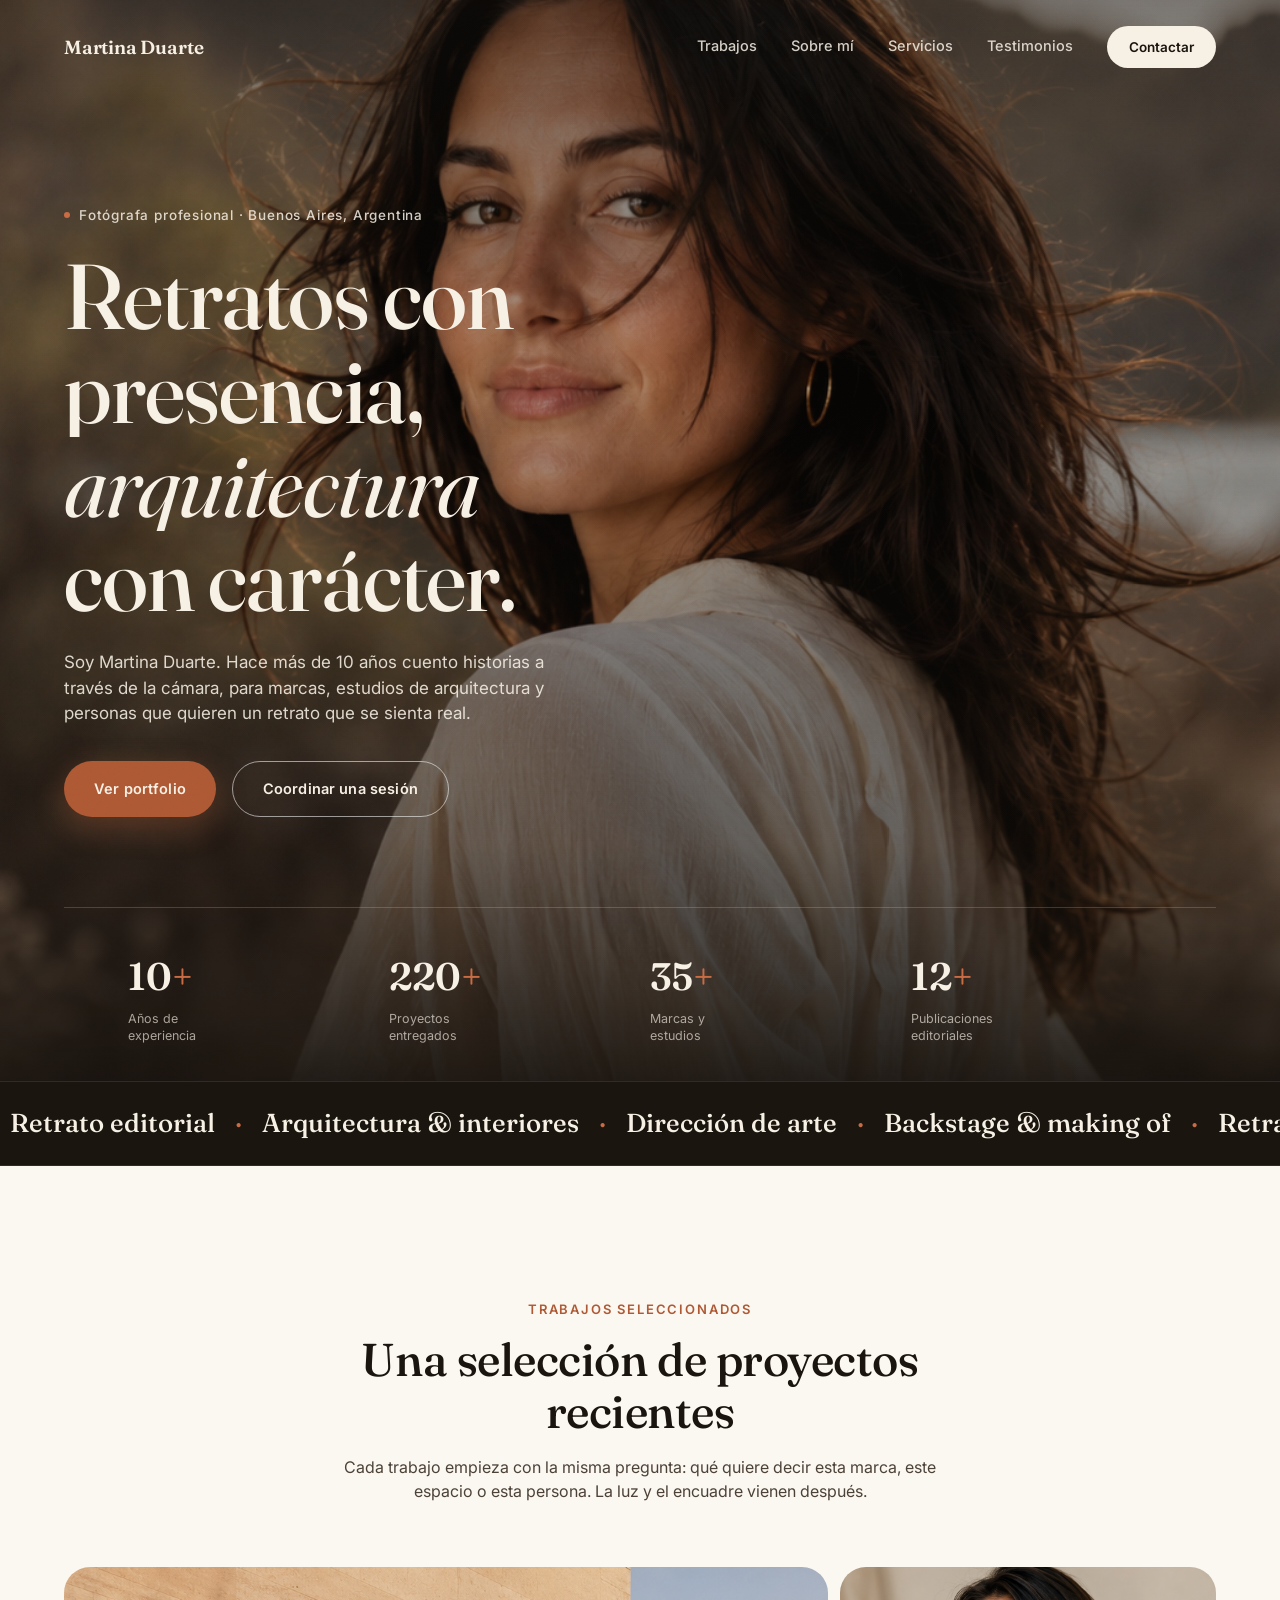
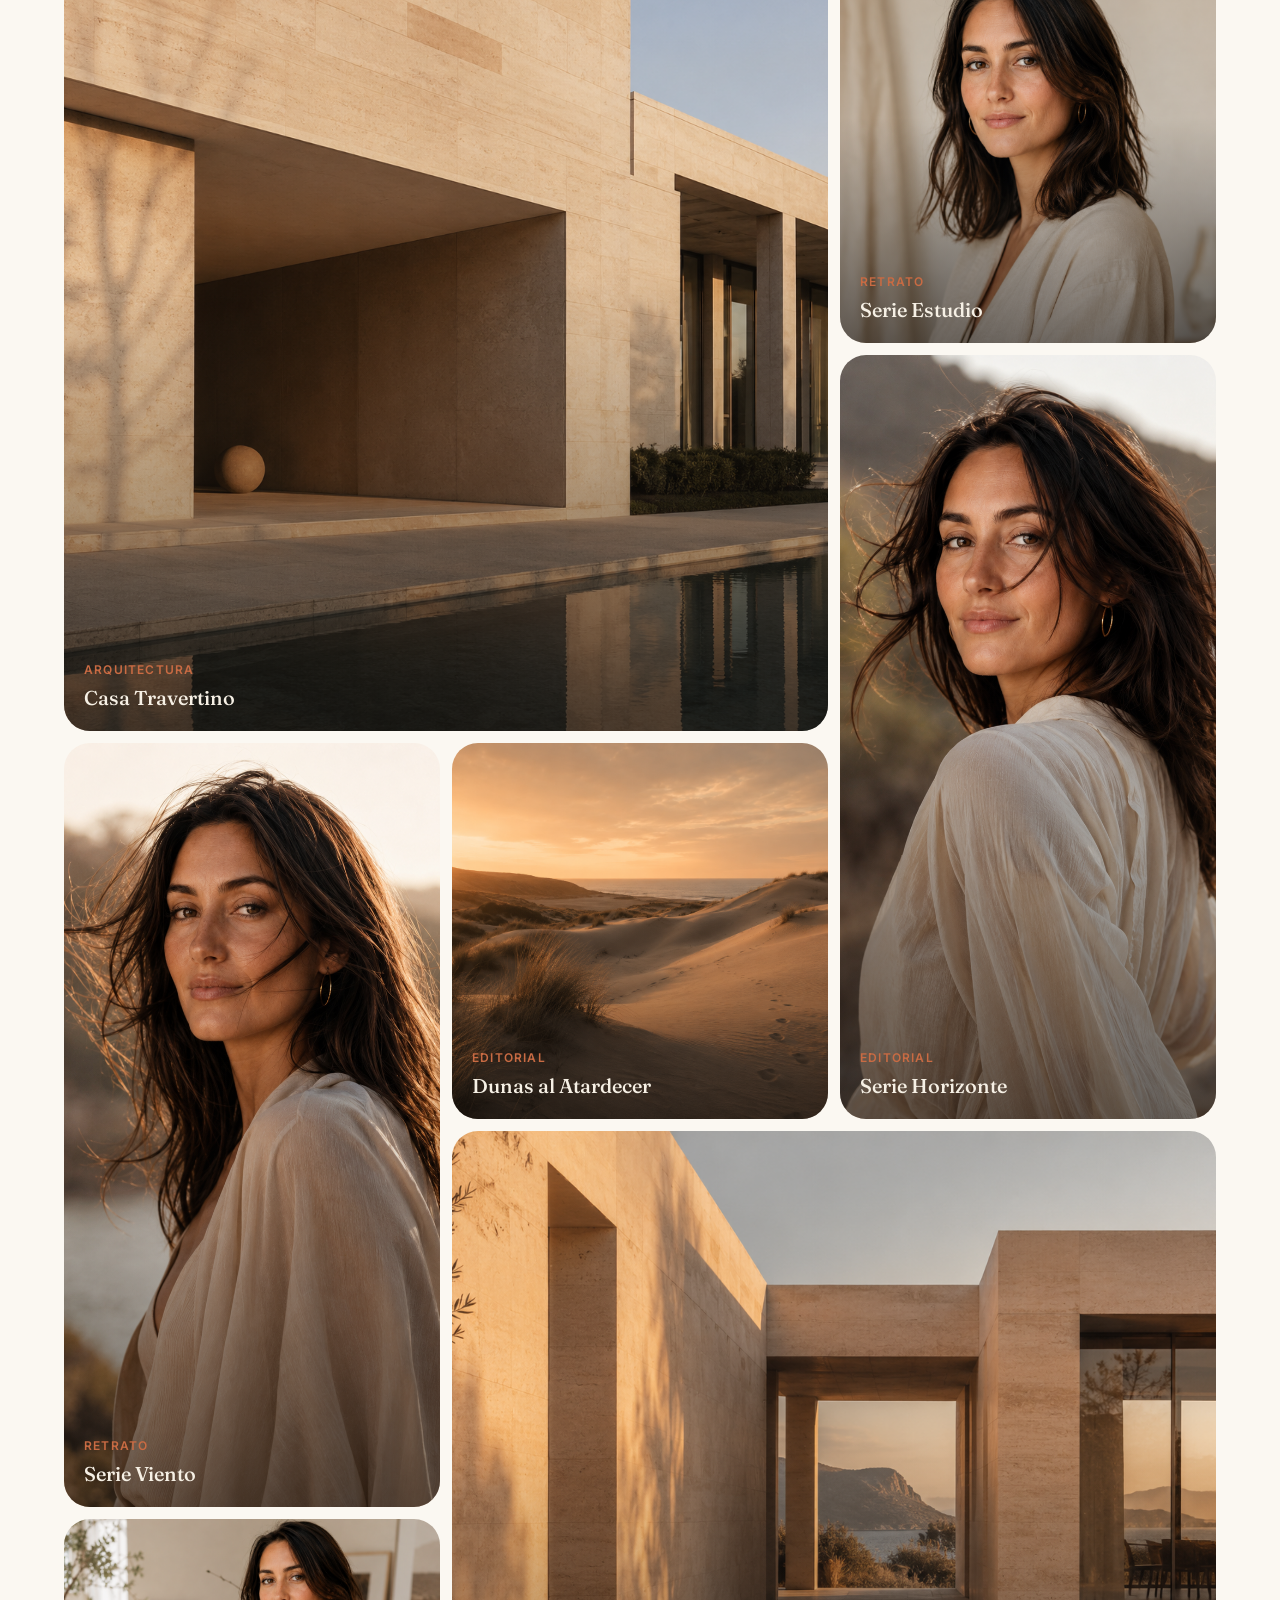
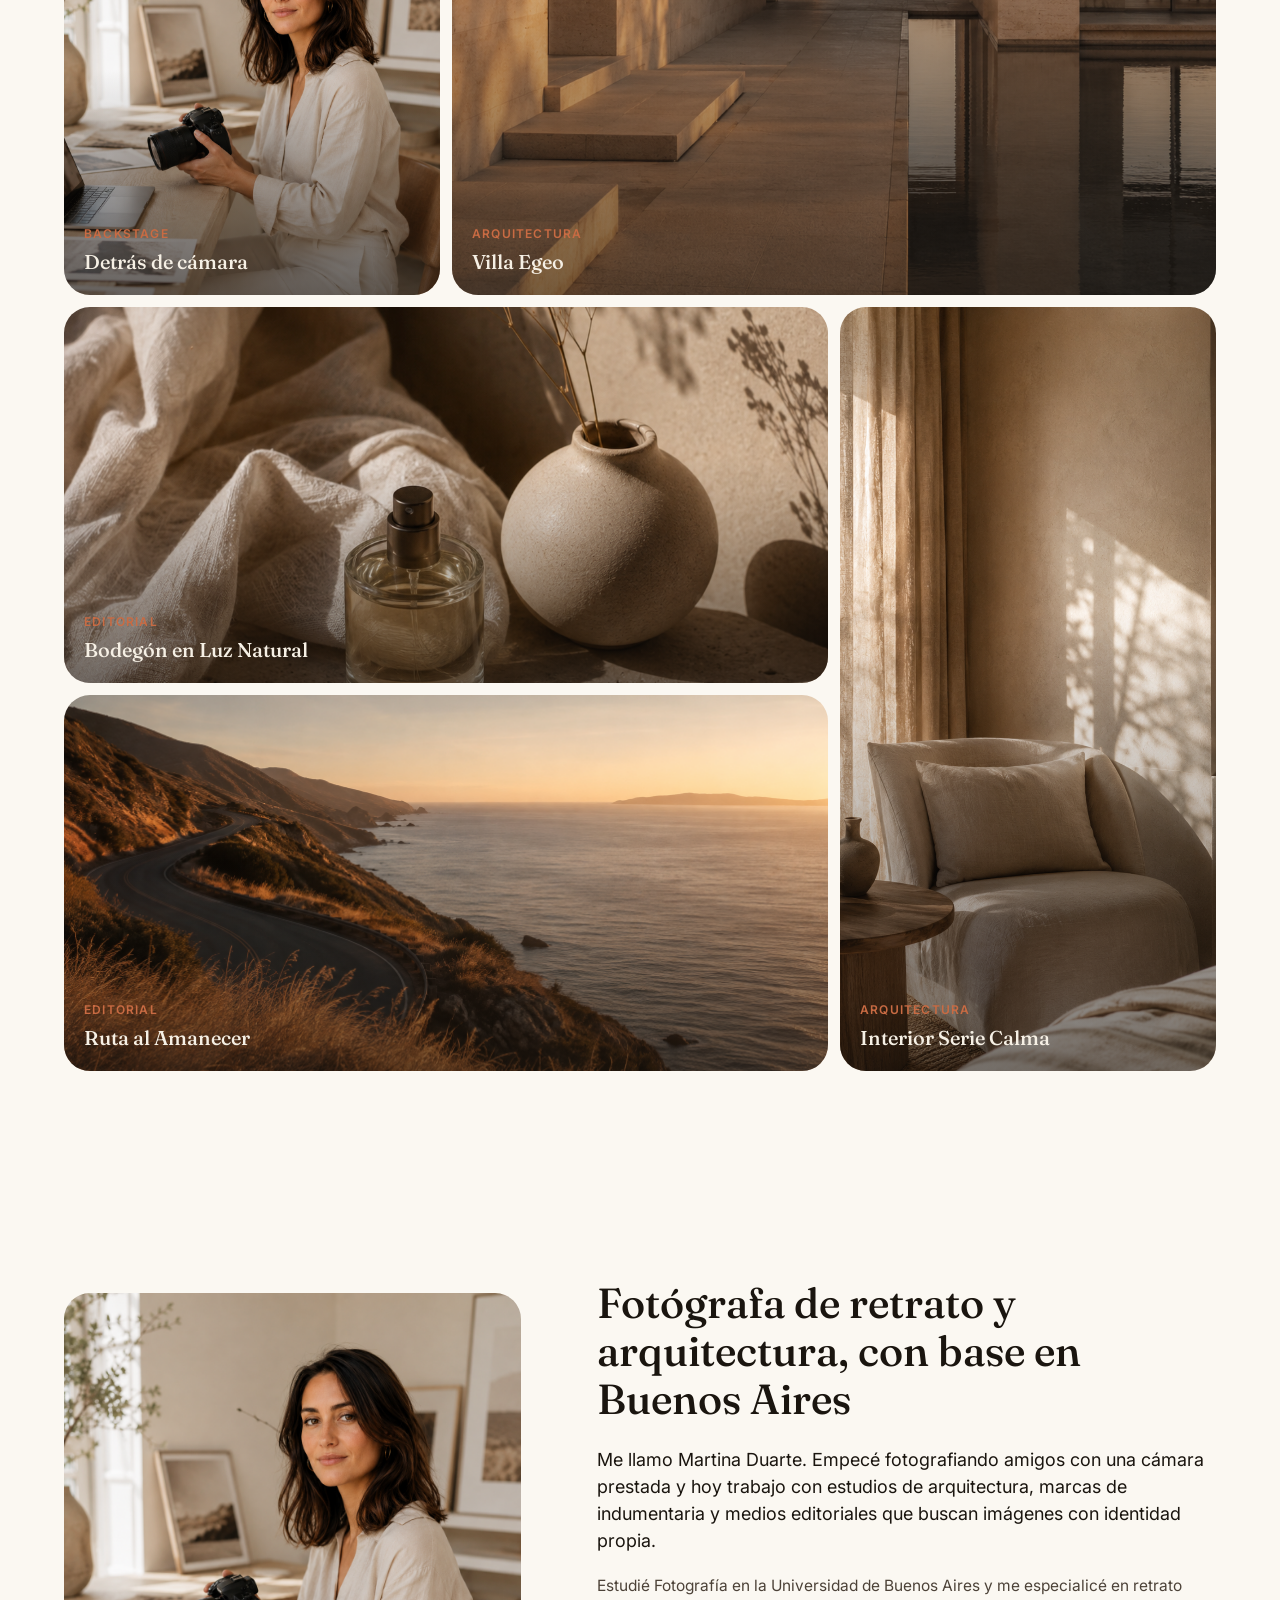
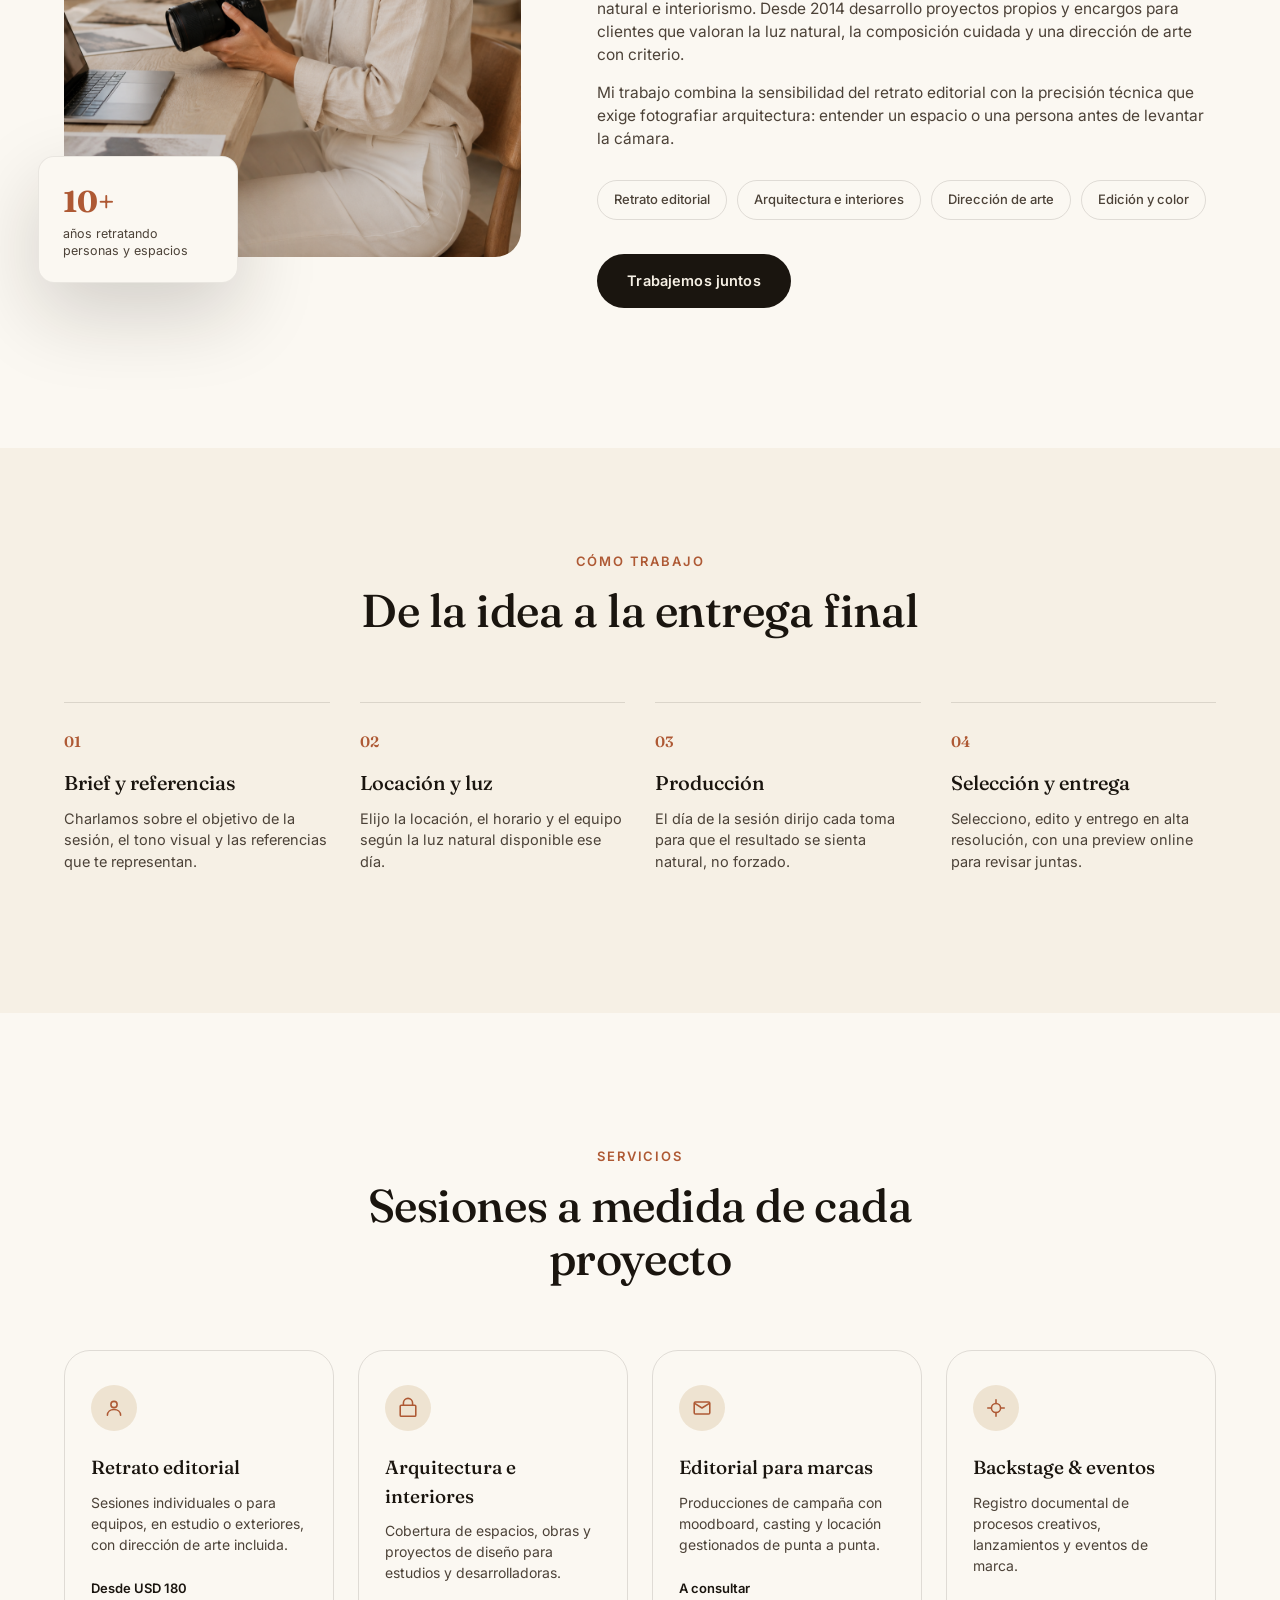
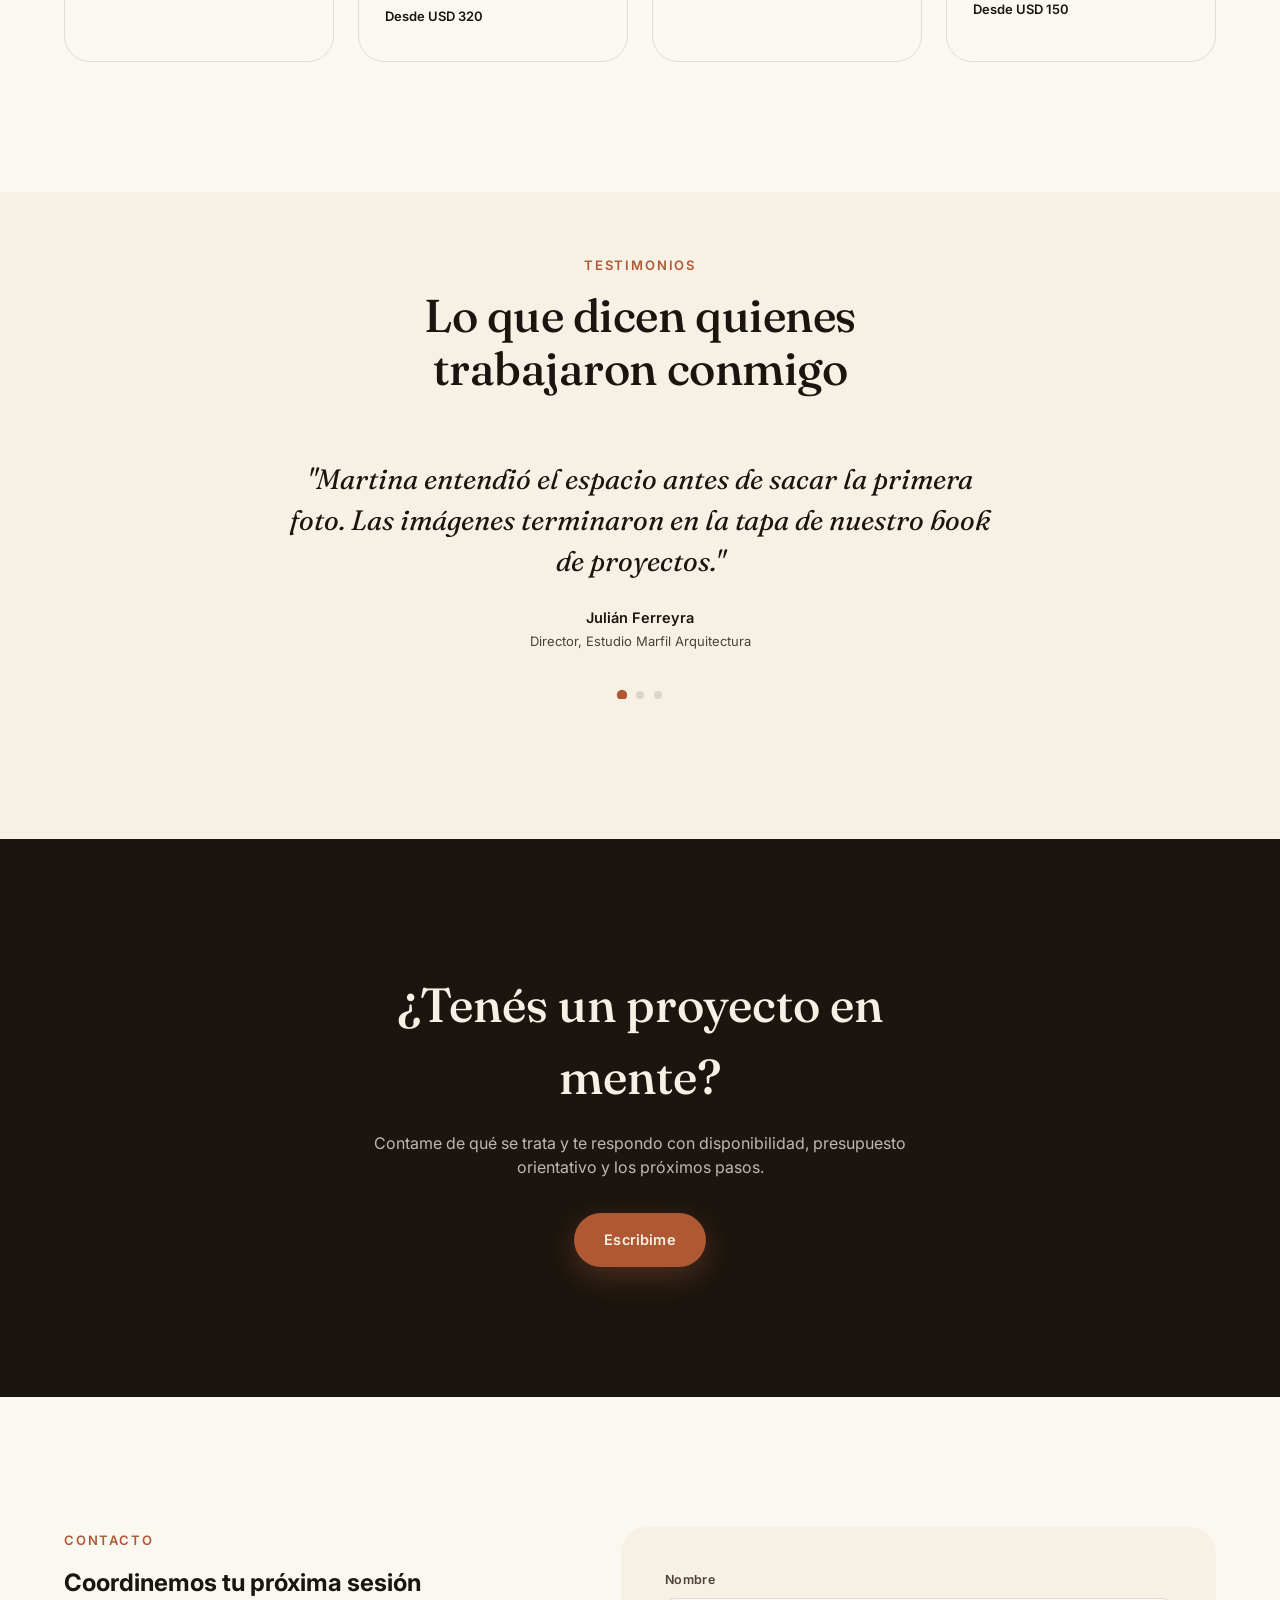
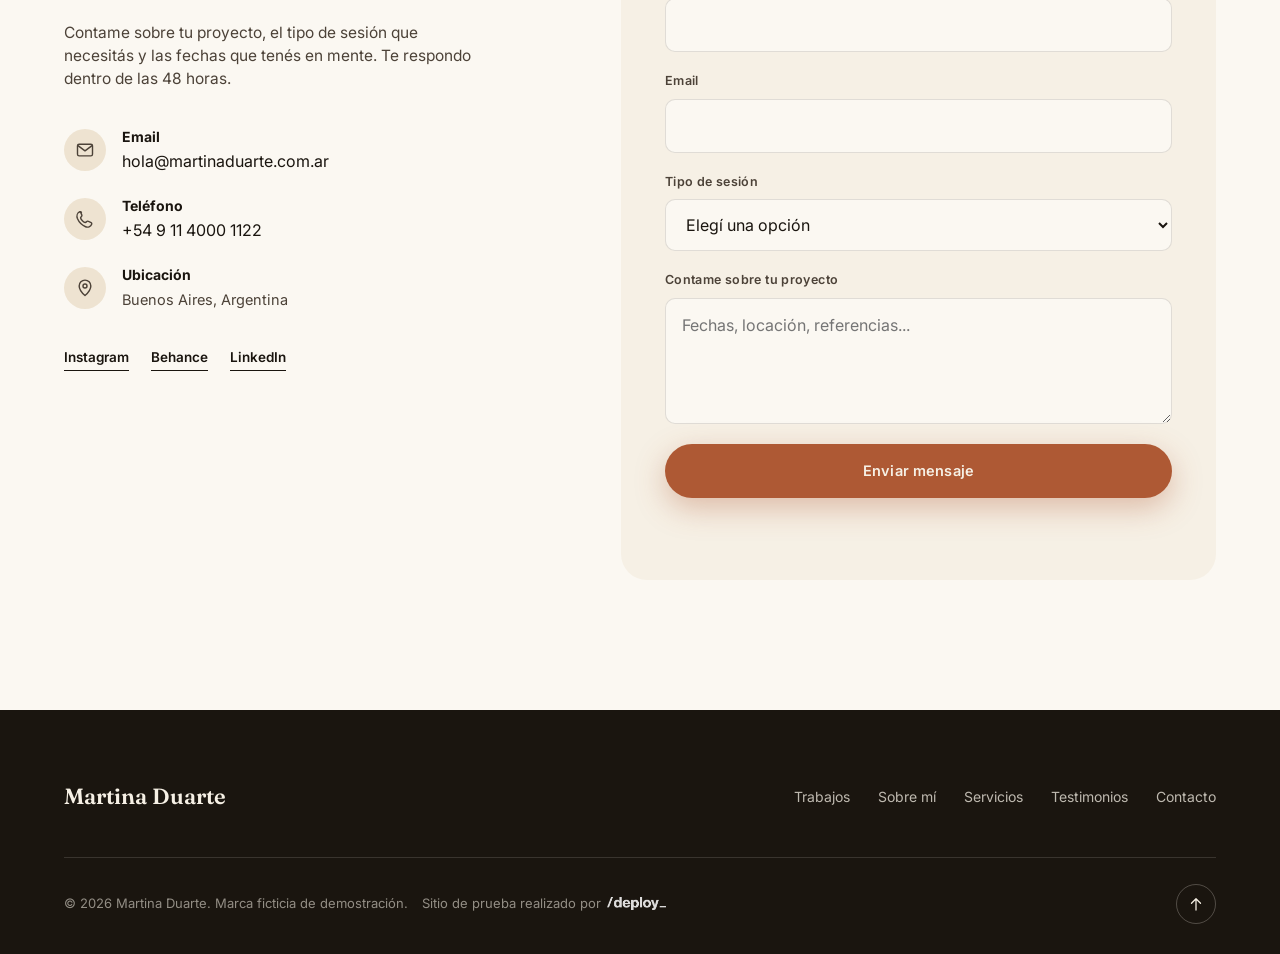
==== index.html @ a99d1b92 "first commit" ====
<!doctype html>
<html lang="es">
<head>
<meta charset="UTF-8">
<meta name="viewport" content="width=device-width, initial-scale=1">
<title>Martina Duarte · Fotógrafa de retrato y arquitectura</title>
<meta name="description" content="Sitio de prueba de portfolio: Martina Duarte, fotógrafa especializada en retrato editorial y arquitectura. Más de 10 años de experiencia.">
<meta name="theme-color" content="#171310">
<link rel="icon" type="image/svg+xml" href="assets/favicon.svg?v=1">
<link rel="preconnect" href="https://fonts.googleapis.com">
<link rel="preconnect" href="https://fonts.gstatic.com" crossorigin>
<link href="https://fonts.googleapis.com/css2?family=Fraunces:opsz,wght@9..144,400;9..144,500;9..144,600;9..144,700&family=Inter:wght@400;500;600;700&display=swap" rel="stylesheet">
<link rel="stylesheet" href="assets/css/style.css">
</head>
<body>

<div class="loader" id="loader">
  <div class="loader__inner">
    <span class="loader__mono">MD</span>
    <div class="loader__bar"><span id="loaderProgress"></span></div>
    <span class="loader__pct" id="loaderPct">0%</span>
  </div>
</div>

<div class="cursor-dot" id="cursorDot" aria-hidden="true"></div>
<div class="cursor-ring" id="cursorRing" aria-hidden="true"></div>

<div class="noise" aria-hidden="true"></div>

<header class="nav" id="nav">
  <a href="#inicio" class="nav__brand">Martina Duarte</a>
  <nav class="nav__links" id="navLinks">
    <a href="#trabajos">Trabajos</a>
    <a href="#sobre-mi">Sobre mí</a>
    <a href="#servicios">Servicios</a>
    <a href="#testimonios">Testimonios</a>
    <a href="#contacto" class="nav__cta">Contactar</a>
  </nav>
  <button class="nav__burger" id="navBurger" aria-label="Abrir menú" aria-expanded="false">
    <span></span><span></span><span></span>
  </button>
</header>

<main>

  <section class="hero" id="inicio">
    <div class="hero__media">
      <img src="assets/img/hero-editorial.png" alt="Martina Duarte, fotógrafa, retratada al aire libre con luz cálida" id="heroImg" fetchpriority="high">
      <div class="hero__scrim"></div>
    </div>

    <div class="hero__grain" aria-hidden="true"></div>

    <div class="hero__content">
      <p class="hero__eyebrow reveal-up"><span class="dot"></span>Fotógrafa profesional · Buenos Aires, Argentina</p>
      <h1 class="hero__title">
        <span class="reveal-line"><span>Retratos con</span></span>
        <span class="reveal-line"><span>presencia,</span></span>
        <span class="reveal-line"><span class="italic">arquitectura</span></span>
        <span class="reveal-line"><span>con carácter.</span></span>
      </h1>
      <p class="hero__desc reveal-up">Soy Martina Duarte. Hace más de 10 años cuento historias a través de la cámara, para marcas, estudios de arquitectura y personas que quieren un retrato que se sienta real.</p>
      <div class="hero__cta reveal-up">
        <a href="#trabajos" class="btn btn--primary">Ver portfolio</a>
        <a href="#contacto" class="btn btn--ghost">Coordinar una sesión</a>
      </div>
    </div>

    <div class="hero__stats">
      <div class="hero__stat">
        <span class="hero__stat-num" data-count="10">0</span>
        <span class="hero__stat-label">Años de<br>experiencia</span>
      </div>
      <div class="hero__stat">
        <span class="hero__stat-num" data-count="220">0</span>
        <span class="hero__stat-label">Proyectos<br>entregados</span>
      </div>
      <div class="hero__stat">
        <span class="hero__stat-num" data-count="35">0</span>
        <span class="hero__stat-label">Marcas y<br>estudios</span>
      </div>
      <div class="hero__stat">
        <span class="hero__stat-num" data-count="12">0</span>
        <span class="hero__stat-label">Publicaciones<br>editoriales</span>
      </div>
    </div>
  </section>

  <div class="marquee">
    <div class="marquee__track">
      <span>Retrato editorial</span><span class="marquee__sep">·</span>
      <span>Arquitectura &amp; interiores</span><span class="marquee__sep">·</span>
      <span>Dirección de arte</span><span class="marquee__sep">·</span>
      <span>Backstage &amp; making of</span><span class="marquee__sep">·</span>
      <span>Retrato editorial</span><span class="marquee__sep">·</span>
      <span>Arquitectura &amp; interiores</span><span class="marquee__sep">·</span>
      <span>Dirección de arte</span><span class="marquee__sep">·</span>
      <span>Backstage &amp; making of</span><span class="marquee__sep">·</span>
    </div>
  </div>

  <section class="work" id="trabajos">
    <div class="section-head reveal-up">
      <p class="kicker">Trabajos seleccionados</p>
      <h2>Una selección de proyectos recientes</h2>
      <p class="section-desc">Cada trabajo empieza con la misma pregunta: qué quiere decir esta marca, este espacio o esta persona. La luz y el encuadre vienen después.</p>
    </div>

    <div class="work__grid">
      <article class="work-card work-card--lg reveal-up" data-lightbox="0">
        <div class="work-card__media">
          <img src="assets/img/trabajo-arquitectura.png" alt="Fachada de piedra travertino con galería de columnas y espejo de agua, luz de atardecer" loading="lazy" decoding="async">
        </div>
        <div class="work-card__info">
          <span class="work-card__tag">Arquitectura</span>
          <h3>Casa Travertino</h3>
          <p>Sesión de arquitectura para un estudio de diseño, foco en materialidad y luz natural.</p>
        </div>
      </article>

      <article class="work-card work-card--square reveal-up" data-lightbox="1">
        <div class="work-card__media">
          <img src="assets/img/retrato-estudio.png" alt="Retrato de estudio con luz suave y fondo neutro" loading="lazy" decoding="async">
        </div>
        <div class="work-card__info">
          <span class="work-card__tag">Retrato</span>
          <h3>Serie Estudio</h3>
          <p>Retratos corporativos para perfiles profesionales y equipos de trabajo.</p>
        </div>
      </article>

      <article class="work-card work-card--tall reveal-up" data-lightbox="2">
        <div class="work-card__media">
          <img src="assets/img/hero-editorial.png" alt="Retrato editorial al aire libre con viento y luz dorada" loading="lazy" decoding="async">
        </div>
        <div class="work-card__info">
          <span class="work-card__tag">Editorial</span>
          <h3>Serie Horizonte</h3>
          <p>Producción editorial en exteriores para una marca de indumentaria natural.</p>
        </div>
      </article>

      <article class="work-card work-card--tall reveal-up" data-lightbox="3">
        <div class="work-card__media">
          <img src="assets/img/trabajo-retrato-viento.png" alt="Retrato de mujer con el pelo al viento, luz cálida de atardecer junto al agua" loading="lazy" decoding="async">
        </div>
        <div class="work-card__info">
          <span class="work-card__tag">Retrato</span>
          <h3>Serie Viento</h3>
          <p>Retrato editorial en exteriores, con luz de atardecer y dirección de arte minimalista.</p>
        </div>
      </article>

      <article class="work-card work-card--lg reveal-up" data-lightbox="4">
        <div class="work-card__media">
          <img src="assets/img/trabajo-villa-egeo.png" alt="Villa de piedra travertino frente al mar, con galería en sombra y pileta al atardecer" loading="lazy" decoding="async">
        </div>
        <div class="work-card__info">
          <span class="work-card__tag">Arquitectura</span>
          <h3>Villa Egeo</h3>
          <p>Producción arquitectónica en una villa de piedra travertino, para un estudio de diseño mediterráneo.</p>
        </div>
      </article>

      <article class="work-card work-card--wide reveal-up" data-lightbox="5">
        <div class="work-card__media">
          <img src="assets/img/trabajo-bodegon-ambar.png" alt="Bodegón de un perfume junto a una vasija de cerámica y una hoja de palma seca" loading="lazy" decoding="async">
        </div>
        <div class="work-card__info">
          <span class="work-card__tag">Editorial</span>
          <h3>Bodegón en Luz Natural</h3>
          <p>Fotografía de producto y still life con luz natural para el lanzamiento de una fragancia.</p>
        </div>
      </article>

      <article class="work-card work-card--tall reveal-up" data-lightbox="6">
        <div class="work-card__media">
          <img src="assets/img/trabajo-interior-calma.png" alt="Interior con sillón de lino, cortinas de gasa y luz de atardecer filtrada" loading="lazy" decoding="async">
        </div>
        <div class="work-card__info">
          <span class="work-card__tag">Arquitectura</span>
          <h3>Interior Serie Calma</h3>
          <p>Cobertura de interiorismo para un estudio de diseño, foco en texturas naturales y luz filtrada.</p>
        </div>
      </article>

      <article class="work-card work-card--wide reveal-up" data-lightbox="7">
        <div class="work-card__media">
          <img src="assets/img/trabajo-ruta-costera.png" alt="Camino costero sinuoso entre acantilados, luz dorada de atardecer sobre el mar" loading="lazy" decoding="async">
        </div>
        <div class="work-card__info">
          <span class="work-card__tag">Editorial</span>
          <h3>Ruta al Amanecer</h3>
          <p>Editorial de paisaje sobre la costa, parte de una producción para una marca de indumentaria outdoor.</p>
        </div>
      </article>

      <article class="work-card work-card--square reveal-up" data-lightbox="8">
        <div class="work-card__media">
          <img src="assets/img/trabajo-dunas.png" alt="Dunas de arena con huellas de pisadas, luz dorada de atardecer sobre el mar" loading="lazy" decoding="async">
        </div>
        <div class="work-card__info">
          <span class="work-card__tag">Editorial</span>
          <h3>Dunas al Atardecer</h3>
          <p>Producción de paisaje costero para una editorial de viajes, luz dorada y composición minimal.</p>
        </div>
      </article>

      <article class="work-card work-card--square reveal-up" data-lightbox="9">
        <div class="work-card__media">
          <img src="assets/img/sobre-mi-camara.png" alt="Fotógrafa revisando tomas en su escritorio, con cámara e impresiones" loading="lazy" decoding="async">
        </div>
        <div class="work-card__info">
          <span class="work-card__tag">Backstage</span>
          <h3>Detrás de cámara</h3>
          <p>Proceso de selección y edición de una producción de paisaje.</p>
        </div>
      </article>
    </div>
  </section>

  <section class="about" id="sobre-mi">
    <div class="about__media reveal-up">
      <img src="assets/img/sobre-mi-camara.png" alt="Martina Duarte trabajando en su escritorio con la cámara y fotos impresas" loading="lazy" decoding="async">
      <div class="about__badge">
        <strong>10+</strong>
        <span>años retratando personas y espacios</span>
      </div>
    </div>

    <div class="about__content">
      <p class="kicker reveal-up">Sobre mí</p>
      <h2 class="reveal-up">Fotógrafa de retrato y arquitectura, con base en Buenos Aires</h2>
      <p class="about__lead reveal-up">Me llamo Martina Duarte. Empecé fotografiando amigos con una cámara prestada y hoy trabajo con estudios de arquitectura, marcas de indumentaria y medios editoriales que buscan imágenes con identidad propia.</p>

      <div class="about__text reveal-up">
        <p>Estudié Fotografía en la Universidad de Buenos Aires y me especialicé en retrato natural e interiorismo. Desde 2014 desarrollo proyectos propios y encargos para clientes que valoran la luz natural, la composición cuidada y una dirección de arte con criterio.</p>
        <p>Mi trabajo combina la sensibilidad del retrato editorial con la precisión técnica que exige fotografiar arquitectura: entender un espacio o una persona antes de levantar la cámara.</p>
      </div>

      <div class="about__skills reveal-up">
        <span>Retrato editorial</span>
        <span>Arquitectura e interiores</span>
        <span>Dirección de arte</span>
        <span>Edición y color</span>
      </div>

      <a href="#contacto" class="btn btn--dark reveal-up">Trabajemos juntos</a>
    </div>
  </section>

  <section class="process">
    <div class="section-head reveal-up">
      <p class="kicker">Cómo trabajo</p>
      <h2>De la idea a la entrega final</h2>
    </div>
    <div class="process__grid">
      <div class="process__step reveal-up">
        <span class="process__num">01</span>
        <h3>Brief y referencias</h3>
        <p>Charlamos sobre el objetivo de la sesión, el tono visual y las referencias que te representan.</p>
      </div>
      <div class="process__step reveal-up">
        <span class="process__num">02</span>
        <h3>Locación y luz</h3>
        <p>Elijo la locación, el horario y el equipo según la luz natural disponible ese día.</p>
      </div>
      <div class="process__step reveal-up">
        <span class="process__num">03</span>
        <h3>Producción</h3>
        <p>El día de la sesión dirijo cada toma para que el resultado se sienta natural, no forzado.</p>
      </div>
      <div class="process__step reveal-up">
        <span class="process__num">04</span>
        <h3>Selección y entrega</h3>
        <p>Selecciono, edito y entrego en alta resolución, con una preview online para revisar juntas.</p>
      </div>
    </div>
  </section>

  <section class="services" id="servicios">
    <div class="section-head reveal-up">
      <p class="kicker">Servicios</p>
      <h2>Sesiones a medida de cada proyecto</h2>
    </div>

    <div class="services__grid">
      <div class="service-card reveal-up">
        <span class="service-card__icon"><svg viewBox="0 0 24 24"><circle cx="12" cy="8.2" r="3.4"/><path d="M4.8 20c0-3.9 3.2-6.4 7.2-6.4s7.2 2.5 7.2 6.4"/></svg></span>
        <h3>Retrato editorial</h3>
        <p>Sesiones individuales o para equipos, en estudio o exteriores, con dirección de arte incluida.</p>
        <span class="service-card__price">Desde USD 180</span>
      </div>
      <div class="service-card reveal-up">
        <span class="service-card__icon"><svg viewBox="0 0 24 24"><rect x="3.5" y="9" width="17" height="12" rx="1.2"/><path d="M7 9V6.5a5 5 0 0 1 10 0V9"/></svg></span>
        <h3>Arquitectura e interiores</h3>
        <p>Cobertura de espacios, obras y proyectos de diseño para estudios y desarrolladoras.</p>
        <span class="service-card__price">Desde USD 320</span>
      </div>
      <div class="service-card reveal-up">
        <span class="service-card__icon"><svg viewBox="0 0 24 24"><path d="M4 7l8 5 8-5"/><rect x="3.5" y="5.5" width="17" height="13" rx="1.4"/></svg></span>
        <h3>Editorial para marcas</h3>
        <p>Producciones de campaña con moodboard, casting y locación gestionados de punta a punta.</p>
        <span class="service-card__price">A consultar</span>
      </div>
      <div class="service-card reveal-up">
        <span class="service-card__icon"><svg viewBox="0 0 24 24"><path d="M12 3v4M12 17v4M3 12h4M17 12h4"/><circle cx="12" cy="12" r="5"/></svg></span>
        <h3>Backstage & eventos</h3>
        <p>Registro documental de procesos creativos, lanzamientos y eventos de marca.</p>
        <span class="service-card__price">Desde USD 150</span>
      </div>
    </div>
  </section>

  <section class="testimonials" id="testimonios">
    <div class="section-head reveal-up">
      <p class="kicker">Testimonios</p>
      <h2>Lo que dicen quienes trabajaron conmigo</h2>
    </div>

    <div class="testimonials__slider">
      <div class="testimonials__track" id="testiTrack">
        <blockquote class="testi">
          <p>"Martina entendió el espacio antes de sacar la primera foto. Las imágenes terminaron en la tapa de nuestro book de proyectos."</p>
          <footer><strong>Julián Ferreyra</strong><span>Director, Estudio Marfil Arquitectura</span></footer>
        </blockquote>
        <blockquote class="testi">
          <p>"El retrato editorial que hizo para nuestra colección cápsula fue el mejor material visual que tuvimos en años."</p>
          <footer><strong>Camila Sosa</strong><span>Directora creativa, Latitud Indumentaria</span></footer>
        </blockquote>
        <blockquote class="testi">
          <p>"Profesional, puntual y con una mirada muy propia. Recomendable para cualquier marca que busque fotos con identidad."</p>
          <footer><strong>Rocío Baldi</strong><span>Editora, Revista Ámbito Diseño</span></footer>
        </blockquote>
      </div>
      <div class="testimonials__dots" id="testiDots"></div>
    </div>
  </section>

  <section class="cta-band">
    <div class="cta-band__inner reveal-up">
      <h2>¿Tenés un proyecto en mente?</h2>
      <p>Contame de qué se trata y te respondo con disponibilidad, presupuesto orientativo y los próximos pasos.</p>
      <a href="#contacto" class="btn btn--primary">Escribime</a>
    </div>
  </section>

  <section class="contact" id="contacto">
    <div class="contact__info reveal-up">
      <p class="kicker">Contacto</p>
      <h2>Coordinemos tu próxima sesión</h2>
      <p class="contact__desc">Contame sobre tu proyecto, el tipo de sesión que necesitás y las fechas que tenés en mente. Te respondo dentro de las 48 horas.</p>

      <ul class="contact__list">
        <li>
          <span class="contact__list-icon"><svg viewBox="0 0 24 24"><rect x="3" y="5" width="18" height="14" rx="2"/><path d="M4 7l8 6 8-6"/></svg></span>
          <div><strong>Email</strong><a class="contact__list-link" href="https://mail.google.com/mail/?view=cm&amp;fs=1&amp;to=hola@martinaduarte.com.ar" target="_blank" rel="noopener noreferrer">hola@martinaduarte.com.ar</a></div>
        </li>
        <li>
          <span class="contact__list-icon"><svg viewBox="0 0 24 24"><path d="M6.5 3.5c1 2 1.6 3.3 1.8 4.2.2 1-1.7 2-1.6 2.9.2 1.9 3.7 5.4 5.6 5.6.9.1 1.9-1.8 2.9-1.6.9.2 2.2.8 4.2 1.8.6.3.9 1.1.6 2-1 2.9-4.7 4-7.3 2.9-4-1.7-8.1-5.8-9.8-9.8C1.7 8 2.8 4.3 5.7 3.3c.9-.3 1.7 0 2 .6Z"/></svg></span>
          <div><strong>Teléfono</strong><a class="contact__list-link" href="https://wa.me/5491140001122?text=Hola%20Martina!%20Quiero%20consultar%20por%20una%20sesi%C3%B3n%20de%20fotos." target="_blank" rel="noopener noreferrer">+54 9 11 4000 1122</a></div>
        </li>
        <li>
          <span class="contact__list-icon"><svg viewBox="0 0 24 24"><path d="M12 21s7-6.1 7-11.5A7 7 0 0 0 5 9.5C5 14.9 12 21 12 21Z"/><circle cx="12" cy="9.5" r="2.4"/></svg></span>
          <div><strong>Ubicación</strong><span>Buenos Aires, Argentina</span></div>
        </li>
      </ul>

      <div class="contact__social">
        <a href="https://www.instagram.com/" target="_blank" rel="noopener noreferrer" aria-label="Instagram">Instagram</a>
        <a href="https://www.behance.net/" target="_blank" rel="noopener noreferrer" aria-label="Behance">Behance</a>
        <a href="https://www.linkedin.com/" target="_blank" rel="noopener noreferrer" aria-label="LinkedIn">LinkedIn</a>
      </div>
    </div>

    <form class="contact__form reveal-up" id="contactForm" novalidate>
      <p class="form-alert" id="contactAlert" hidden>Completá los campos obligatorios antes de enviar.</p>
      <div class="field">
        <label for="cfName">Nombre</label>
        <input id="cfName" name="name" required autocomplete="name" data-only="letters">
      </div>
      <div class="field">
        <label for="cfEmail">Email</label>
        <input id="cfEmail" name="email" type="email" required autocomplete="email">
      </div>
      <div class="field">
        <label for="cfType">Tipo de sesión</label>
        <select id="cfType" name="type" required>
          <option value="" disabled selected>Elegí una opción</option>
          <option value="retrato">Retrato editorial</option>
          <option value="arquitectura">Arquitectura e interiores</option>
          <option value="marca">Editorial para marcas</option>
          <option value="evento">Backstage y eventos</option>
        </select>
      </div>
      <div class="field">
        <label for="cfMessage">Contame sobre tu proyecto</label>
        <textarea id="cfMessage" name="message" rows="4" required placeholder="Fechas, locación, referencias..."></textarea>
      </div>
      <button type="submit" class="btn btn--primary btn--block">
        <span class="btn__label">Enviar mensaje</span>
      </button>
      <p class="contact__note" id="contactNote"></p>
    </form>
  </section>

</main>

<footer class="footer">
  <div class="footer__top">
    <a href="#inicio" class="footer__brand">Martina Duarte</a>
    <nav class="footer__nav">
      <a href="#trabajos">Trabajos</a>
      <a href="#sobre-mi">Sobre mí</a>
      <a href="#servicios">Servicios</a>
      <a href="#testimonios">Testimonios</a>
      <a href="#contacto">Contacto</a>
    </nav>
  </div>
  <div class="footer__bottom">
    <div class="footer__note">
      <span>© 2026 Martina Duarte. Marca ficticia de demostración.</span>
      <span class="footer__credit">Sitio de prueba realizado por <img class="footer__deploy-logo" src="assets/img/deploy-logo.png" alt="Deploy" width="900" height="200" loading="lazy"></span>
    </div>
    <button class="footer__top-btn" id="backToTop" aria-label="Volver arriba">
      <svg viewBox="0 0 24 24"><path d="M12 20V5M6 11l6-6 6 6"/></svg>
    </button>
  </div>
</footer>

<div class="lightbox" id="lightbox">
  <button class="lightbox__close" id="lightboxClose" aria-label="Cerrar">
    <svg viewBox="0 0 24 24"><path d="M6 6l12 12M18 6L6 18"/></svg>
  </button>
  <button class="lightbox__nav lightbox__nav--prev" id="lightboxPrev" aria-label="Anterior">
    <svg viewBox="0 0 24 24"><path d="M15 5l-7 7 7 7"/></svg>
  </button>
  <button class="lightbox__nav lightbox__nav--next" id="lightboxNext" aria-label="Siguiente">
    <svg viewBox="0 0 24 24"><path d="M9 5l7 7-7 7"/></svg>
  </button>
  <figure class="lightbox__figure">
    <img id="lightboxImg" src="" alt="">
    <figcaption id="lightboxCaption"></figcaption>
  </figure>
</div>

<div class="toast" id="toast"></div>

<script src="assets/js/script.js"></script>
</body>
</html>
---- assets/css/style.css ----
/* ============ RESET & BASE ============ */
*, *::before, *::after { box-sizing: border-box; margin: 0; padding: 0; }
[hidden] { display: none !important; }

:root {
  --ink: #1a150f;
  --ink-soft: #4c4238;
  --cream: #f6f0e5;
  --cream-2: #eee3d1;
  --paper: #fbf8f2;
  --sand: #c9a578;
  --terracotta: #ae5934;
  --terracotta-2: #c96b43;
  --danger: #b23b2e;
  --danger-soft: rgba(178, 59, 46, 0.08);
  --line: rgba(26, 21, 15, 0.12);
  --line-soft: rgba(26, 21, 15, 0.08);
  --white: #ffffff;
  --shadow-sm: 0 8px 24px rgba(26, 21, 15, 0.10);
  --shadow-lg: 0 30px 80px rgba(26, 21, 15, 0.18);
  --radius-lg: 26px;
  --radius-md: 16px;
  --radius-sm: 10px;
  --ff-display: 'Fraunces', 'Georgia', serif;
  --ff-body: 'Inter', system-ui, sans-serif;
  --ease: cubic-bezier(.16,.84,.32,1);
}

html { scroll-behavior: smooth; }

body {
  font-family: var(--ff-body);
  color: var(--ink);
  background: var(--paper);
  line-height: 1.5;
  -webkit-font-smoothing: antialiased;
  overflow-x: hidden;
}

img { display: block; max-width: 100%; }
a { color: inherit; text-decoration: none; }
ul { list-style: none; }
button { font: inherit; background: none; border: none; cursor: pointer; color: inherit; }
input, select, textarea { font: inherit; color: inherit; }
svg { fill: none; stroke: currentColor; stroke-width: 1.7; stroke-linecap: round; stroke-linejoin: round; width: 100%; height: 100%; }

.italic { font-style: italic; font-weight: 400; }

::selection { background: var(--terracotta); color: var(--cream); }

/* hide native cursor on devices that support fine pointer */
@media (hover: hover) and (pointer: fine) {
  body { cursor: none; }
  a, button, .work-card, input, select, textarea { cursor: none; }
}

/* ============ LOADER ============ */
.loader {
  position: fixed; inset: 0; z-index: 999;
  background: var(--ink);
  display: flex; align-items: center; justify-content: center;
  transition: opacity .7s var(--ease), visibility .7s var(--ease);
}
.loader.is-done { opacity: 0; visibility: hidden; pointer-events: none; }
.loader__inner { display: flex; flex-direction: column; align-items: center; gap: 18px; }
.loader__mono {
  font-family: var(--ff-display); font-weight: 600; font-size: 15px;
  letter-spacing: .3em; color: var(--cream); opacity: .85;
}
.loader__bar {
  width: 220px; height: 2px; background: rgba(246,240,229,.18); overflow: hidden; border-radius: 2px;
}
.loader__bar span {
  display: block; height: 100%; width: 0%; background: var(--terracotta-2);
  transition: width .25s ease-out;
}
.loader__pct { font-size: 11px; letter-spacing: .12em; color: rgba(246,240,229,.55); }

/* ============ CUSTOM CURSOR ============ */
.cursor-dot, .cursor-ring {
  position: fixed; top: 0; left: 0; z-index: 998; pointer-events: none;
  border-radius: 50%; transform: translate(-50%, -50%);
}
.cursor-dot {
  width: 6px; height: 6px; background: var(--terracotta-2);
  transition: opacity .2s ease, background .3s ease;
}
.cursor-ring {
  width: 38px; height: 38px; border: 1.3px solid rgba(174,89,52,.55);
  transition: width .25s var(--ease), height .25s var(--ease), opacity .2s ease, border-color .3s ease, background .3s ease;
}
.cursor-ring.is-active { width: 64px; height: 64px; background: rgba(174,89,52,.08); }
.cursor-ring.is-light { border-color: rgba(246,240,229,.7); }
.cursor-dot.is-hidden, .cursor-ring.is-hidden { opacity: 0; }
@media (hover: none), (pointer: coarse) {
  .cursor-dot, .cursor-ring { display: none; }
}

/* ============ NOISE ============ */
.noise {
  position: fixed; inset: 0; z-index: 1; pointer-events: none; opacity: .035; mix-blend-mode: overlay;
  background-image: url("data:image/svg+xml,%3Csvg xmlns='http://www.w3.org/2000/svg' width='120' height='120'%3E%3Cfilter id='n'%3E%3CfeTurbulence type='fractalNoise' baseFrequency='0.85' numOctaves='2' stitchTiles='stitch'/%3E%3C/filter%3E%3Crect width='100%25' height='100%25' filter='url(%23n)'/%3E%3C/svg%3E");
}

/* ============ SECTION HEAD ============ */
.kicker {
  font-size: 13px; letter-spacing: .14em; text-transform: uppercase;
  color: var(--terracotta); font-weight: 600; margin-bottom: 14px;
  display: inline-flex; align-items: center; gap: 8px;
}
.section-head { max-width: 640px; margin: 0 auto 64px; text-align: center; }
.section-head h2 {
  font-family: var(--ff-display); font-weight: 500; font-size: clamp(30px, 4vw, 46px);
  line-height: 1.15; letter-spacing: -.01em;
}
.section-desc { margin-top: 16px; color: var(--ink-soft); font-size: 16px; }

/* ============ BUTTONS ============ */
.btn {
  display: inline-flex; align-items: center; justify-content: center; gap: 10px;
  padding: 16px 30px; border-radius: 100px; font-size: 14.5px; font-weight: 600;
  letter-spacing: .01em; transition: transform .35s var(--ease), background .3s ease, color .3s ease, box-shadow .3s ease;
  white-space: nowrap;
}
.btn--primary { background: var(--terracotta); color: var(--cream); box-shadow: 0 10px 30px rgba(174,89,52,.35); }
.btn--primary:hover { transform: translateY(-3px); box-shadow: 0 16px 40px rgba(174,89,52,.45); }
.btn--ghost { border: 1.3px solid rgba(255,255,255,.55); color: var(--cream); }
.btn--ghost:hover { background: rgba(255,255,255,.1); transform: translateY(-3px); }
.btn--dark { background: var(--ink); color: var(--cream); }
.btn--dark:hover { transform: translateY(-3px); box-shadow: var(--shadow-lg); }
.btn--block { width: 100%; }

/* ============ NAV ============ */
.nav {
  position: fixed; top: 0; left: 0; right: 0; z-index: 100;
  display: flex; align-items: center; justify-content: space-between;
  padding: 26px clamp(20px, 5vw, 64px);
  transition: background .4s var(--ease), padding .4s var(--ease), box-shadow .4s ease, backdrop-filter .4s ease;
}
.nav.is-scrolled {
  background: rgba(251, 248, 242, .85); backdrop-filter: blur(14px);
  padding: 16px clamp(20px, 5vw, 64px); box-shadow: 0 1px 0 var(--line);
}
.nav__brand {
  font-family: var(--ff-display); font-weight: 600; font-size: 19px; letter-spacing: -.01em;
  color: var(--cream); transition: color .4s ease;
}
.nav.is-scrolled .nav__brand { color: var(--ink); }
.nav__links { display: flex; align-items: center; gap: 34px; }
.nav__links a:not(.nav__cta) {
  font-size: 14.5px; font-weight: 500; color: rgba(246,240,229,.85);
  position: relative; padding-bottom: 3px; transition: color .4s ease;
}
.nav.is-scrolled .nav__links a:not(.nav__cta) { color: var(--ink-soft); }
.nav__links a:not(.nav__cta)::after {
  content: ''; position: absolute; left: 0; bottom: 0; width: 0; height: 1.3px; background: currentColor;
  transition: width .35s var(--ease);
}
.nav__links a:not(.nav__cta):hover::after { width: 100%; }
.nav__cta {
  padding: 11px 22px; border-radius: 100px; background: var(--cream); color: var(--ink) !important;
  font-size: 13.5px; font-weight: 600; transition: transform .3s var(--ease), background .3s ease;
}
.nav.is-scrolled .nav__cta { background: var(--ink); color: var(--cream) !important; }
.nav__cta:hover { transform: translateY(-2px); }
.nav__burger { display: none; flex-direction: column; gap: 5px; width: 26px; z-index: 101; }
.nav__burger span { display: block; height: 1.6px; background: var(--cream); border-radius: 2px; transition: background .3s ease, transform .3s ease, opacity .3s ease; }
.nav.is-scrolled .nav__burger span { background: var(--ink); }

/* ============ HERO ============ */
.hero {
  position: relative; min-height: 100vh; display: flex; flex-direction: column; justify-content: flex-end;
  overflow: hidden; color: var(--cream); padding: 0 clamp(20px, 5vw, 64px) 0;
}
.hero__media { position: absolute; inset: 0; z-index: -2; }
.hero__media img { width: 100%; height: 100%; object-fit: cover; object-position: 60% 30%; transform: scale(1.08); will-change: transform; }
.hero__scrim {
  position: absolute; inset: 0;
  background: linear-gradient(180deg, rgba(20,16,12,.55) 0%, rgba(20,16,12,.25) 35%, rgba(20,16,12,.55) 78%, rgba(20,16,12,.92) 100%);
}
.hero__grain { position: absolute; inset: 0; z-index: -1; }

.hero__content { max-width: 760px; padding-top: 200px; }
.hero__eyebrow {
  display: inline-flex; align-items: center; gap: 9px; font-size: 13.5px; letter-spacing: .06em;
  color: rgba(246,240,229,.85); margin-bottom: 24px; font-weight: 500;
}
.hero__eyebrow .dot { width: 6px; height: 6px; border-radius: 50%; background: var(--terracotta-2); }
.hero__title {
  font-family: var(--ff-display); font-weight: 500; font-size: clamp(42px, 7.2vw, 92px);
  line-height: 1.02; letter-spacing: -.01em;
}
.reveal-line { display: block; overflow: hidden; }
.reveal-line span { display: block; transform: translateY(110%); transition: transform .9s var(--ease); }
.hero.is-ready .reveal-line span { transform: translateY(0); }
.hero.is-ready .reveal-line:nth-child(1) span { transition-delay: .05s; }
.hero.is-ready .reveal-line:nth-child(2) span { transition-delay: .15s; }
.hero.is-ready .reveal-line:nth-child(3) span { transition-delay: .25s; }
.hero.is-ready .reveal-line:nth-child(4) span { transition-delay: .35s; }

.hero__desc { margin: 26px 0 34px; font-size: 17px; max-width: 520px; color: rgba(246,240,229,.88); }
.hero__cta { display: flex; gap: 16px; flex-wrap: wrap; }

.hero__stats {
  display: grid; grid-template-columns: repeat(4, 1fr); gap: 20px;
  padding: 40px clamp(20px, 5vw, 64px) 36px; margin-top: 90px;
  border-top: 1px solid rgba(246,240,229,.18);
}
.hero__stat { display: flex; flex-direction: column; gap: 6px; }
.hero__stat-num { font-family: var(--ff-display); font-size: clamp(28px, 3vw, 40px); font-weight: 600; }
.hero__stat-num::after { content: '+'; color: var(--terracotta-2); }
.hero__stat-label { font-size: 12.5px; color: rgba(246,240,229,.65); line-height: 1.35; }

/* ============ MARQUEE ============ */
.marquee {
  background: var(--ink); color: var(--cream); padding: 22px 0; overflow: hidden;
  border-top: 1px solid rgba(246,240,229,.1); border-bottom: 1px solid rgba(246,240,229,.1);
}
.marquee__track {
  display: inline-flex; white-space: nowrap; animation: marquee 26s linear infinite;
  font-family: var(--ff-display); font-size: clamp(18px, 2.4vw, 26px); font-weight: 500;
}
.marquee__track span { padding: 0 10px; }
.marquee__sep { color: var(--terracotta-2); }
@keyframes marquee { from { transform: translateX(0); } to { transform: translateX(-50%); } }

/* ============ WORK ============ */
.work { padding: 130px clamp(20px, 5vw, 64px); max-width: 1360px; margin: 0 auto; }
/* Grilla literal: todas las celdas son múltiplos enteros de la misma unidad
   cuadrada (--cell), así los márgenes calzan siempre en cualquier ancho. */
.work__grid { display: grid; grid-template-columns: repeat(3, 1fr); grid-auto-rows: var(--cell, 260px); grid-auto-flow: dense; gap: 12px; }
.work-card { position: relative; }
.work-card--lg { grid-column: span 2; grid-row: span 2; }
.work-card--wide { grid-column: span 2; grid-row: span 1; }
.work-card--tall { grid-column: span 1; grid-row: span 2; }
.work-card__media {
  position: relative; width: 100%; height: 100%; border-radius: var(--radius-lg); overflow: hidden; background: var(--cream-2);
}
.work-card__media img {
  width: 100%; height: 100%; object-fit: cover; transition: transform 1s var(--ease), filter .6s ease;
}
.work-card:hover .work-card__media img { transform: scale(1.06); }
.work-card__media::after {
  content: ''; position: absolute; inset: 0; background: linear-gradient(180deg, transparent 40%, rgba(20,16,12,.8) 100%);
  opacity: .7; transition: opacity .5s ease;
}
.work-card:hover .work-card__media::after { opacity: 1; }
.work-card__info {
  position: absolute; left: 0; right: 0; bottom: 0; z-index: 2;
  padding: 18px 20px; display: flex; flex-direction: column; gap: 4px;
}
.work-card__tag { font-size: 12px; letter-spacing: .1em; text-transform: uppercase; color: var(--terracotta-2); font-weight: 600; }
.work-card__info h3 { font-family: var(--ff-display); font-size: 20px; font-weight: 500; color: var(--cream); }
.work-card__info p { display: none; }

/* ============ ABOUT ============ */
.about {
  padding: 40px clamp(20px, 5vw, 64px) 140px; max-width: 1360px; margin: 0 auto;
  display: grid; grid-template-columns: .85fr 1.15fr; gap: 76px; align-items: center;
}
.about__media { position: relative; }
.about__media img { width: 100%; border-radius: var(--radius-lg); aspect-ratio: 3/3.7; object-fit: cover; }
.about__badge {
  position: absolute; left: -26px; bottom: -26px; background: var(--paper); border-radius: var(--radius-md);
  padding: 22px 24px; box-shadow: var(--shadow-lg); display: flex; flex-direction: column; gap: 2px;
  border: 1px solid var(--line-soft); max-width: 200px;
}
.about__badge strong { font-family: var(--ff-display); font-size: 30px; color: var(--terracotta); }
.about__badge span { font-size: 12.5px; color: var(--ink-soft); line-height: 1.35; }

.about__content h2 { font-family: var(--ff-display); font-weight: 500; font-size: clamp(28px, 3.4vw, 42px); line-height: 1.15; margin-bottom: 22px; }
.about__lead { font-size: 18px; color: var(--ink); margin-bottom: 20px; }
.about__text { display: flex; flex-direction: column; gap: 14px; color: var(--ink-soft); font-size: 15.5px; margin-bottom: 30px; }
.about__skills { display: flex; flex-wrap: wrap; gap: 10px; margin-bottom: 34px; }
.about__skills span {
  font-size: 13px; font-weight: 500; padding: 9px 16px; border-radius: 100px;
  border: 1px solid var(--line); color: var(--ink-soft);
}

/* ============ PROCESS ============ */
.process { padding: 100px clamp(20px, 5vw, 64px) 140px; background: var(--cream); }
.process__grid { max-width: 1200px; margin: 0 auto; display: grid; grid-template-columns: repeat(4, 1fr); gap: 30px; }
.process__step { padding-top: 26px; border-top: 1px solid var(--line); }
.process__num { font-family: var(--ff-display); font-size: 15px; color: var(--terracotta); font-weight: 600; }
.process__step h3 { font-family: var(--ff-display); font-size: 20px; font-weight: 500; margin: 14px 0 10px; }
.process__step p { font-size: 14.5px; color: var(--ink-soft); }

/* ============ SERVICES ============ */
.services { padding: 130px clamp(20px, 5vw, 64px); max-width: 1360px; margin: 0 auto; }
.services__grid { display: grid; grid-template-columns: repeat(4, 1fr); gap: 24px; }
.service-card {
  padding: 34px 26px; border-radius: var(--radius-lg); border: 1px solid var(--line);
  transition: transform .4s var(--ease), box-shadow .4s var(--ease), border-color .4s ease, background .4s ease;
}
.service-card:hover { transform: translateY(-8px); box-shadow: var(--shadow-lg); border-color: transparent; background: var(--paper); }
.service-card__icon {
  width: 46px; height: 46px; border-radius: 50%; background: var(--cream-2); color: var(--terracotta);
  display: flex; align-items: center; justify-content: center; padding: 12px; margin-bottom: 22px;
}
.service-card h3 { font-family: var(--ff-display); font-size: 19px; font-weight: 500; margin-bottom: 10px; }
.service-card p { font-size: 14px; color: var(--ink-soft); margin-bottom: 20px; }
.service-card__price { font-size: 13px; font-weight: 600; color: var(--ink); }

/* ============ TESTIMONIALS ============ */
.testimonials { padding: 60px clamp(20px, 5vw, 64px) 140px; background: var(--cream); }
.testimonials__slider { max-width: 780px; margin: 0 auto; overflow: hidden; }
.testimonials__track { display: flex; transition: transform .6s var(--ease); touch-action: pan-y; cursor: grab; }
.testimonials__track.is-dragging { transition: none; cursor: grabbing; }
.testi { flex: 0 0 100%; text-align: center; padding: 0 clamp(10px, 4vw, 40px); }
.testi p {
  font-family: var(--ff-display); font-weight: 400; font-style: italic; font-size: clamp(20px, 2.6vw, 28px);
  line-height: 1.45; color: var(--ink);
}
.testi footer { margin-top: 26px; display: flex; flex-direction: column; gap: 3px; }
.testi footer strong { font-size: 14.5px; font-weight: 600; }
.testi footer span { font-size: 13px; color: var(--ink-soft); }
.testimonials__dots { display: flex; justify-content: center; gap: 10px; margin-top: 40px; }
.testimonials__dots button {
  width: 8px; height: 8px; border-radius: 50%; background: var(--line); transition: background .3s ease, transform .3s ease;
}
.testimonials__dots button.is-active { background: var(--terracotta); transform: scale(1.3); }

/* ============ CTA BAND ============ */
.cta-band { background: var(--ink); color: var(--cream); padding: 130px clamp(20px, 5vw, 64px); text-align: center; }
.cta-band__inner { max-width: 600px; margin: 0 auto; }
.cta-band h2 { font-family: var(--ff-display); font-weight: 500; font-size: clamp(30px, 4vw, 48px); margin-bottom: 18px; }
.cta-band p { color: rgba(246,240,229,.75); margin-bottom: 34px; font-size: 16px; }

/* ============ CONTACT ============ */
.contact {
  padding: 130px clamp(20px, 5vw, 64px); max-width: 1280px; margin: 0 auto;
  display: grid; grid-template-columns: .9fr 1.1fr; gap: 70px;
}
.contact__desc { color: var(--ink-soft); margin: 20px 0 36px; font-size: 15.5px; max-width: 420px; }
.contact__list { display: flex; flex-direction: column; gap: 22px; margin-bottom: 36px; }
.contact__list li { display: flex; align-items: center; gap: 16px; }
.contact__list-icon {
  width: 42px; height: 42px; flex-shrink: 0; border-radius: 50%; background: var(--cream-2); color: var(--terracotta);
  display: flex; align-items: center; justify-content: center; padding: 11px;
}
.contact__list strong { display: block; font-size: 14px; margin-bottom: 2px; }
.contact__list span { font-size: 14.5px; color: var(--ink-soft); }
.contact__social { display: flex; gap: 22px; }
.contact__social a { font-size: 13.5px; font-weight: 600; border-bottom: 1px solid var(--ink); padding-bottom: 2px; }

.contact__form {
  background: var(--cream); border-radius: var(--radius-lg); padding: 44px; display: flex; flex-direction: column; gap: 20px;
}
.field { display: flex; flex-direction: column; gap: 8px; }
.field label { font-size: 12.5px; font-weight: 600; letter-spacing: .03em; color: var(--ink-soft); }
.field input, .field select, .field textarea {
  padding: 14px 16px; border-radius: var(--radius-sm); border: 1px solid var(--line); background: var(--paper);
  font-size: 16px; transition: border-color .3s ease, box-shadow .3s ease;
}
.field input:focus, .field select:focus, .field textarea:focus {
  outline: none; border-color: var(--terracotta); box-shadow: 0 0 0 3px rgba(174,89,52,.14);
}
.field input.is-invalid, .field select.is-invalid, .field textarea.is-invalid { border-color: var(--danger); }
.field textarea { resize: vertical; min-height: 100px; }
.contact__note { font-size: 13.5px; color: var(--terracotta); min-height: 18px; }
.form-alert {
  display: flex; align-items: center; gap: 8px; background: var(--danger-soft); color: var(--danger);
  border: 1px solid rgba(178,59,46,.25); border-radius: var(--radius-sm); padding: 12px 14px;
  font-size: 13.5px; font-weight: 600;
}

/* ============ FOOTER ============ */
.footer { background: var(--ink); color: var(--cream); padding: 70px clamp(20px, 5vw, 64px) 30px; }
.footer__top {
  display: flex; justify-content: space-between; align-items: center; flex-wrap: wrap; gap: 24px;
  padding-bottom: 44px; border-bottom: 1px solid rgba(246,240,229,.14);
}
.footer__brand { font-family: var(--ff-display); font-size: 22px; font-weight: 600; }
.footer__nav { display: flex; gap: 28px; flex-wrap: wrap; }
.footer__nav a { font-size: 14px; color: rgba(246,240,229,.75); transition: color .3s ease; }
.footer__nav a:hover { color: var(--cream); }
.footer__bottom { padding-top: 26px; display: flex; justify-content: space-between; align-items: center; gap: 20px; flex-wrap: wrap; }
.footer__note { display: flex; flex-wrap: wrap; align-items: center; gap: 14px; font-size: 13px; color: rgba(246,240,229,.55); }
.footer__credit { display: inline-flex; align-items: center; gap: 6px; }
.footer__deploy-logo { height: 13px; width: auto; filter: brightness(0) invert(1); opacity: .85; transition: opacity .25s ease; }
.footer__credit:hover .footer__deploy-logo { opacity: 1; }
.footer__top-btn {
  width: 40px; height: 40px; border-radius: 50%; border: 1px solid rgba(246,240,229,.25); color: var(--cream);
  display: flex; align-items: center; justify-content: center; padding: 10px; transition: background .3s ease, transform .3s ease;
}
.footer__top-btn:hover { background: rgba(246,240,229,.1); transform: translateY(-3px); }

/* ============ LIGHTBOX ============ */
.lightbox {
  position: fixed; inset: 0; z-index: 500; background: rgba(15,12,9,.94);
  display: flex; align-items: center; justify-content: center; opacity: 0; visibility: hidden;
  transition: opacity .4s ease, visibility .4s ease;
}
.lightbox.is-open { opacity: 1; visibility: visible; }
.lightbox__figure { max-width: min(88vw, 900px); max-height: 82vh; display: flex; flex-direction: column; gap: 16px; }
.lightbox__figure img { max-height: 74vh; width: auto; margin: 0 auto; border-radius: var(--radius-md); object-fit: contain; }
.lightbox__figure figcaption { color: rgba(246,240,229,.75); font-size: 14px; text-align: center; }
.lightbox__close, .lightbox__nav {
  position: absolute; color: var(--cream); width: 46px; height: 46px; border-radius: 50%;
  border: 1px solid rgba(246,240,229,.25); display: flex; align-items: center; justify-content: center; padding: 12px;
  transition: background .3s ease, transform .3s ease;
}
.lightbox__close:hover, .lightbox__nav:hover { background: rgba(246,240,229,.1); }
.lightbox__close { top: 26px; right: 26px; }
.lightbox__nav--prev { left: 26px; top: 50%; transform: translateY(-50%); }
.lightbox__nav--next { right: 26px; top: 50%; transform: translateY(-50%); }

/* ============ TOAST ============ */
.toast {
  position: fixed; bottom: 30px; left: 50%; transform: translate(-50%, 30px); z-index: 600;
  background: var(--ink); color: var(--cream); padding: 15px 26px; border-radius: 100px; font-size: 14px;
  opacity: 0; visibility: hidden; transition: opacity .4s var(--ease), transform .4s var(--ease), visibility .4s ease;
  box-shadow: var(--shadow-lg);
}
.toast.is-visible { opacity: 1; visibility: visible; transform: translate(-50%, 0); }

/* ============ SCROLL REVEAL ============ */
.reveal-up { opacity: 0; transform: translateY(28px); transition: opacity .8s var(--ease), transform .8s var(--ease); }
.reveal-up.is-visible { opacity: 1; transform: translateY(0); }

/* ============ RESPONSIVE ============ */
@media (max-width: 1080px) {
  /* a 2 columnas, dejar tarjetas de 2 columnas de ancho puede sobrar media
     celda suelta (21 unidades no es múltiplo de 2): todas a 1 columna, así
     el acomodo denso nunca puede dejar huecos. */
  .work__grid { grid-template-columns: repeat(2, 1fr); }
  .work-card--lg, .work-card--wide { grid-column: span 1; }
  .about { grid-template-columns: 1fr; gap: 60px; }
  .about__media { max-width: 420px; margin: 0 auto; }
  .process__grid { grid-template-columns: repeat(2, 1fr); }
  .services__grid { grid-template-columns: repeat(2, 1fr); }
  .contact { grid-template-columns: 1fr; gap: 50px; }
}

@media (max-width: 760px) {
  .nav__links { position: fixed; inset: 0; z-index: 99; background: var(--ink); flex-direction: column; justify-content: center; gap: 30px; transform: translateX(100%); transition: transform .5s var(--ease); }
  .nav__links.is-open { transform: translateX(0); }
  .nav__links a:not(.nav__cta) { color: var(--cream); font-size: 20px; }
  .nav__links a:not(.nav__cta)::after { display: none; }
  .nav__cta { order: 10; }
  .nav__burger { display: flex; }
  .nav__burger.is-open span:nth-child(1) { transform: translateY(6.5px) rotate(45deg); }
  .nav__burger.is-open span:nth-child(2) { opacity: 0; }
  .nav__burger.is-open span:nth-child(3) { transform: translateY(-6.5px) rotate(-45deg); }
  .nav.is-scrolled .nav__burger.is-open span { background: var(--cream); }

  .hero__content { padding-top: 150px; }
  .hero__stats { grid-template-columns: repeat(2, 1fr); row-gap: 30px; margin-top: 60px; }

  .work { padding: 90px 20px; }
  .work__grid { grid-template-columns: 1fr; }
  .work-card--lg, .work-card--wide { grid-column: span 1; }

  .about { padding: 20px 20px 90px; }
  .about__badge { left: 16px; bottom: -20px; z-index: 2; max-width: 170px; padding: 16px 18px; }

  .process { padding: 70px 20px 90px; }
  .process__grid { grid-template-columns: 1fr; gap: 26px; }

  .services { padding: 90px 20px; }
  .services__grid { grid-template-columns: 1fr; }

  .cta-band { padding: 90px 20px; }

  .contact { padding: 90px 20px; }
  .contact__form { padding: 30px 24px; }

  .footer { padding: 50px 20px 24px; }
  .lightbox__nav { width: 38px; height: 38px; }
  .lightbox__nav--prev { left: 10px; }
  .lightbox__nav--next { right: 10px; }
}

@media (prefers-reduced-motion: reduce) {
  html { scroll-behavior: auto; }
  *, *::before, *::after { animation-duration: .001ms !important; transition-duration: .001ms !important; }
}
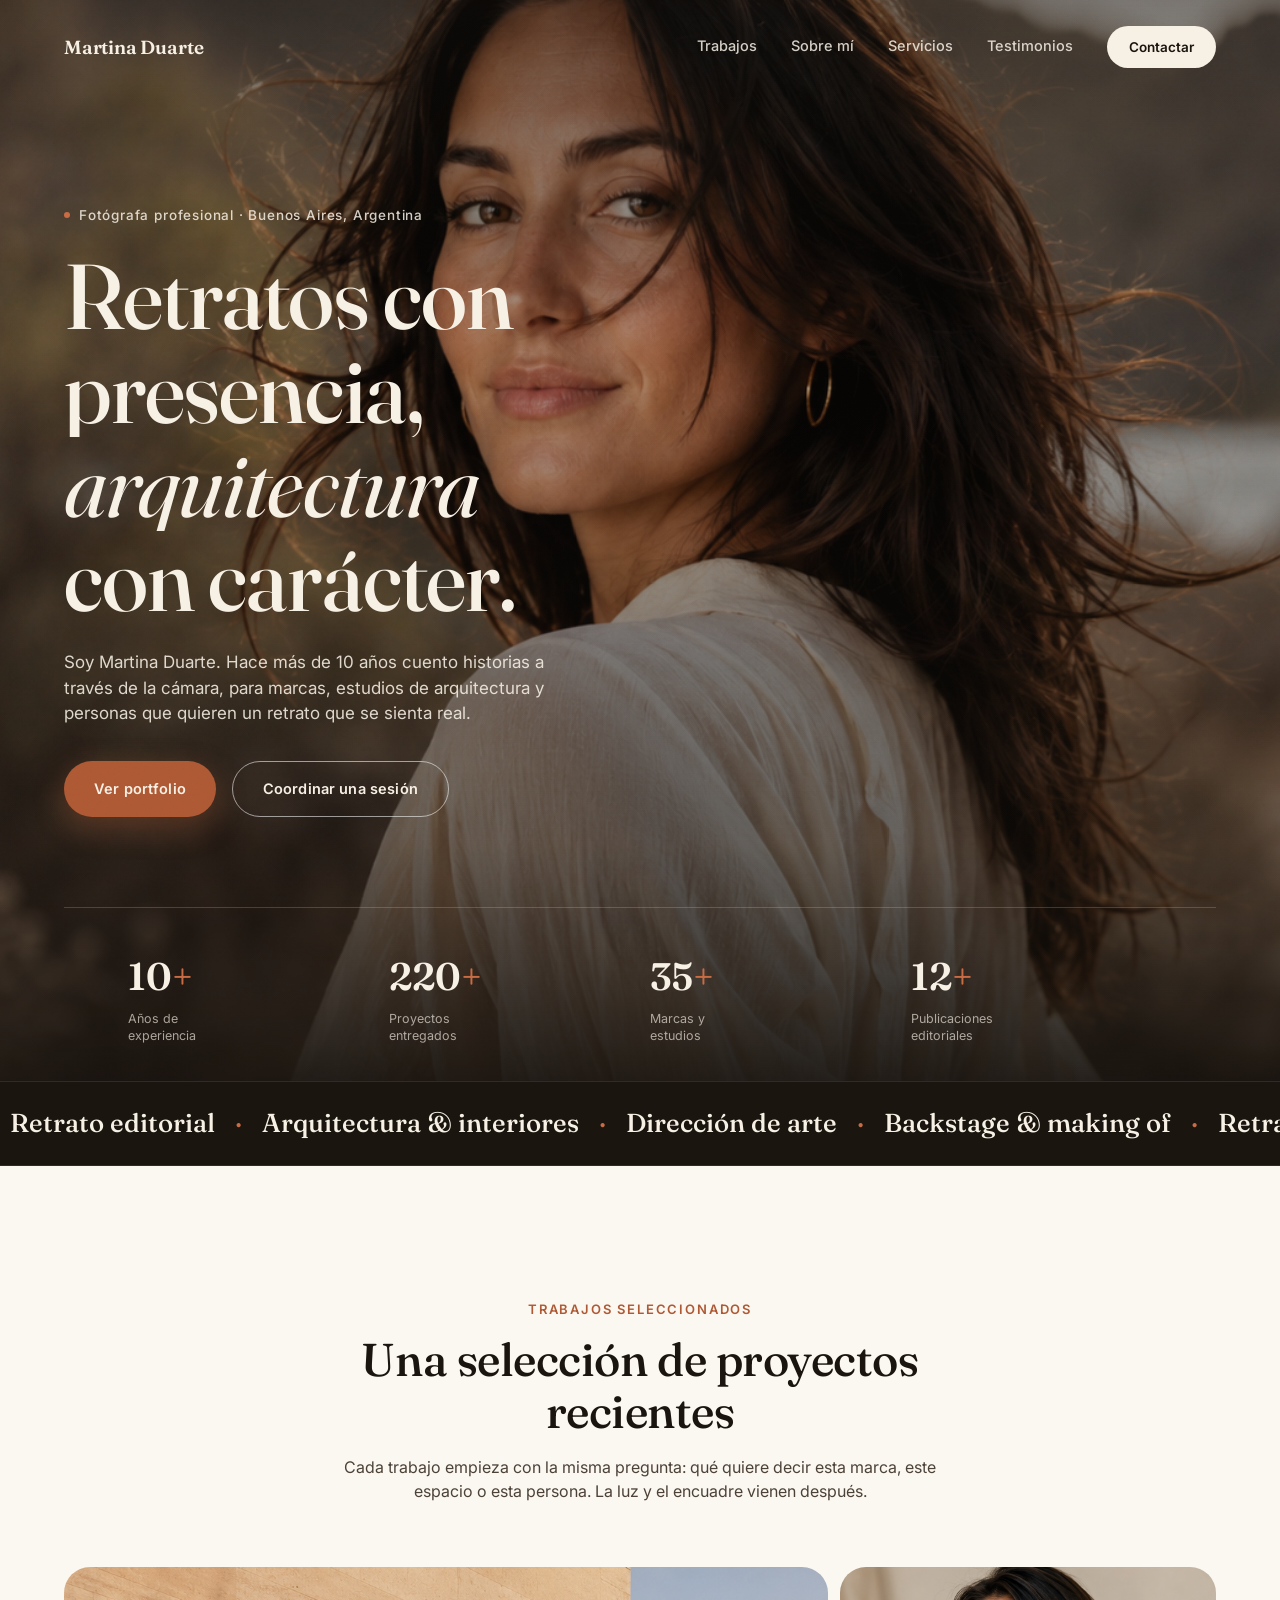
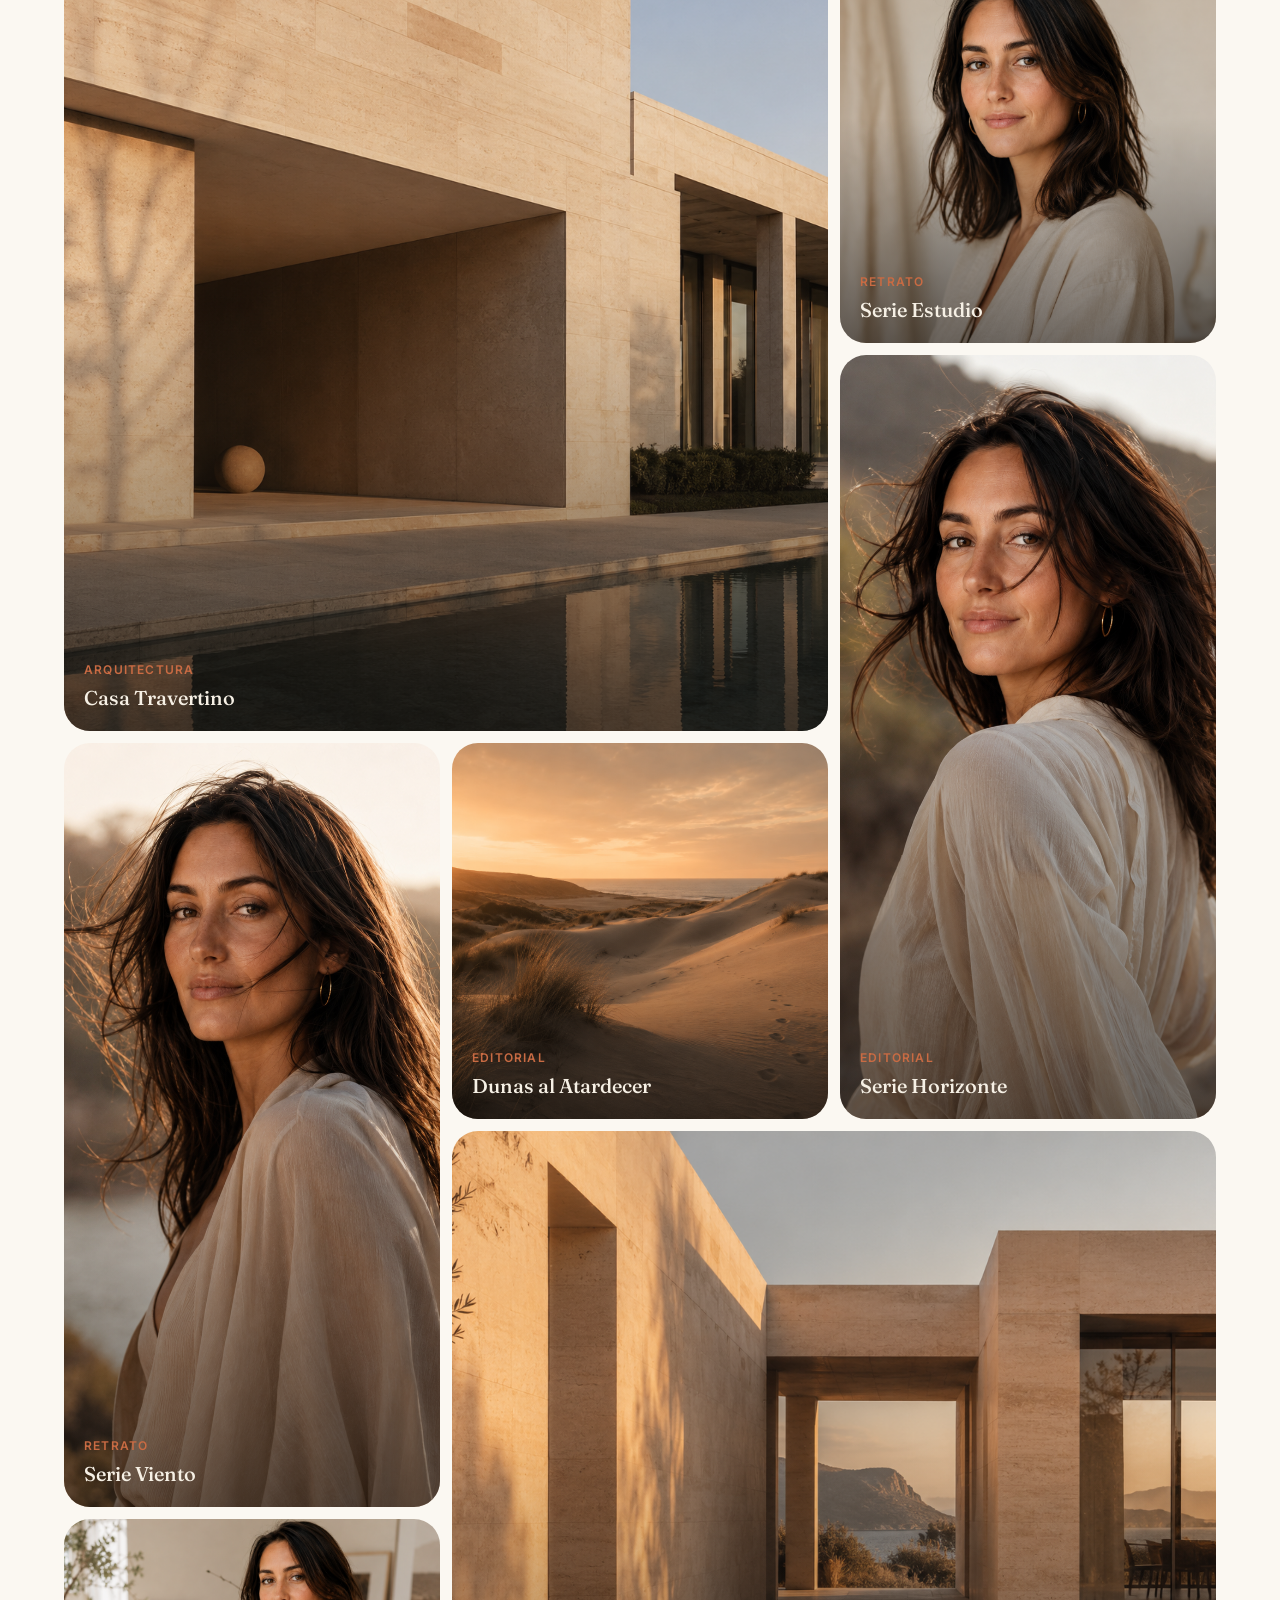
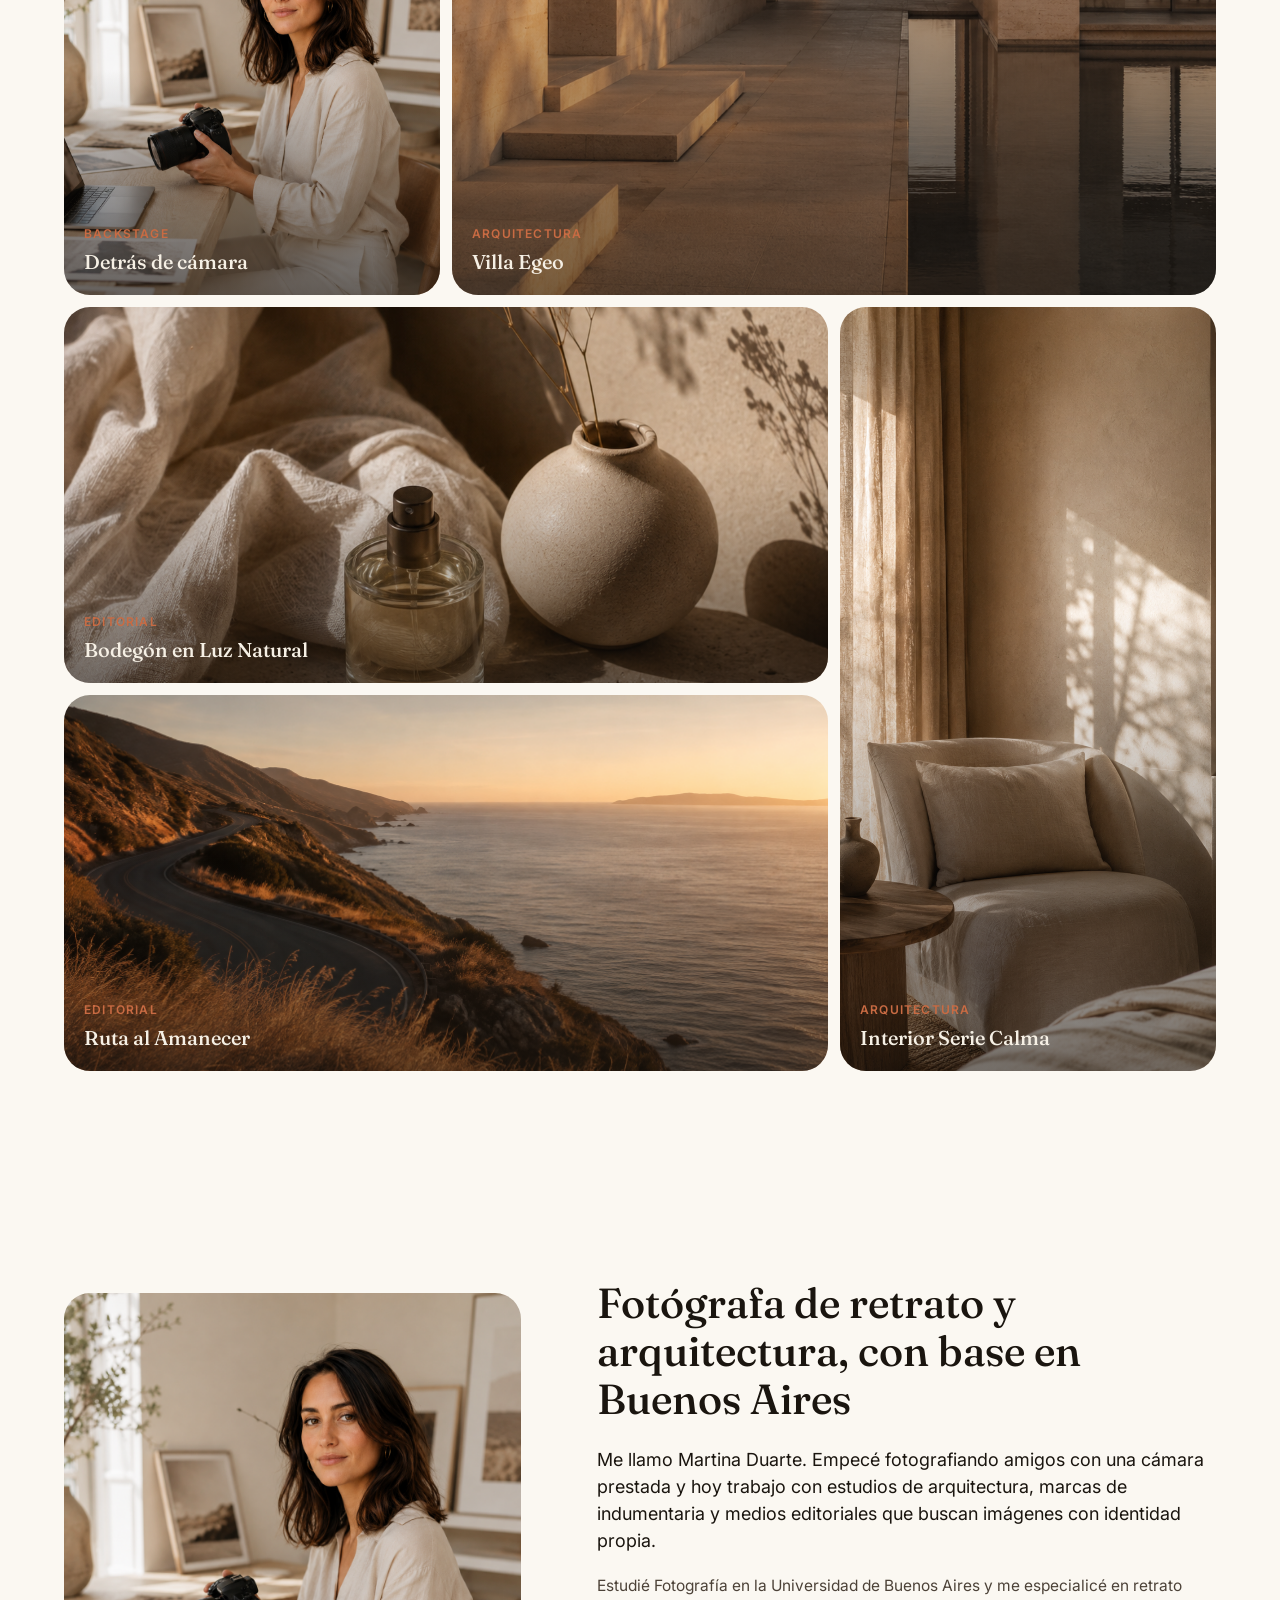
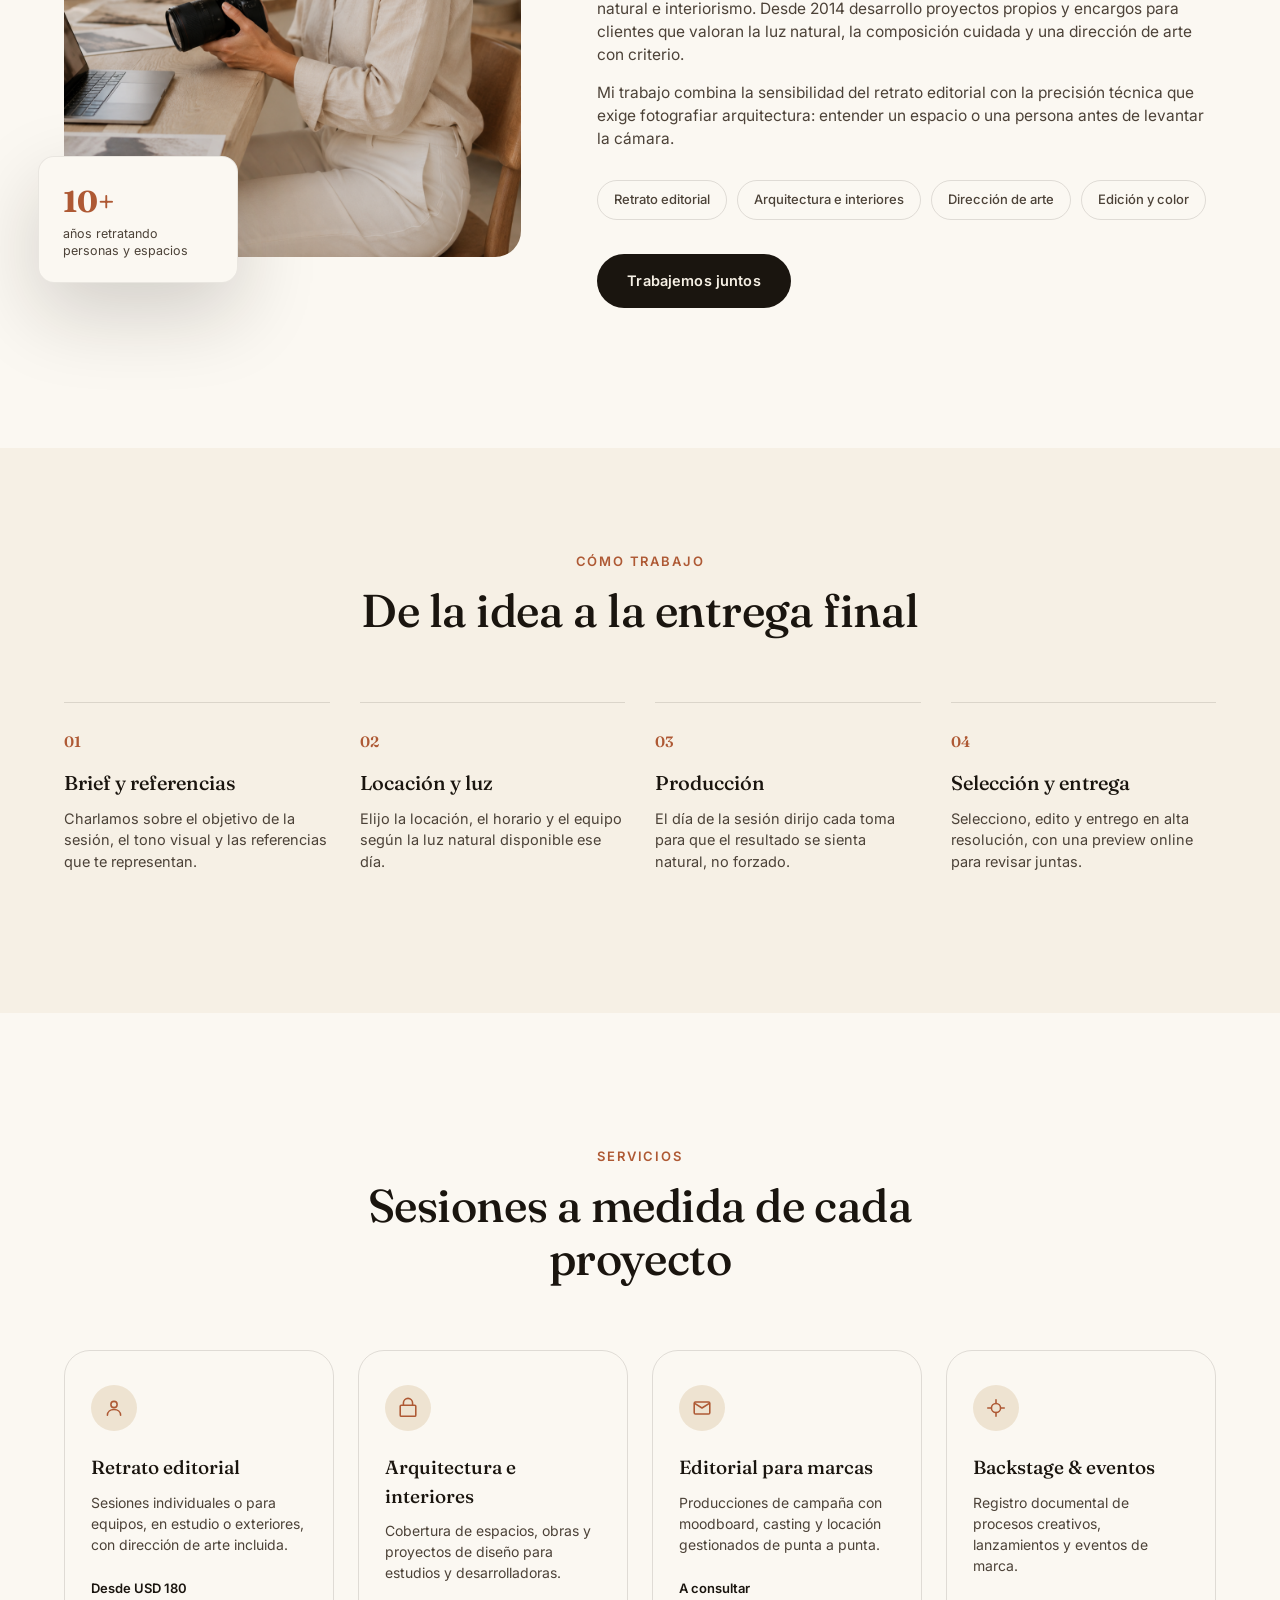
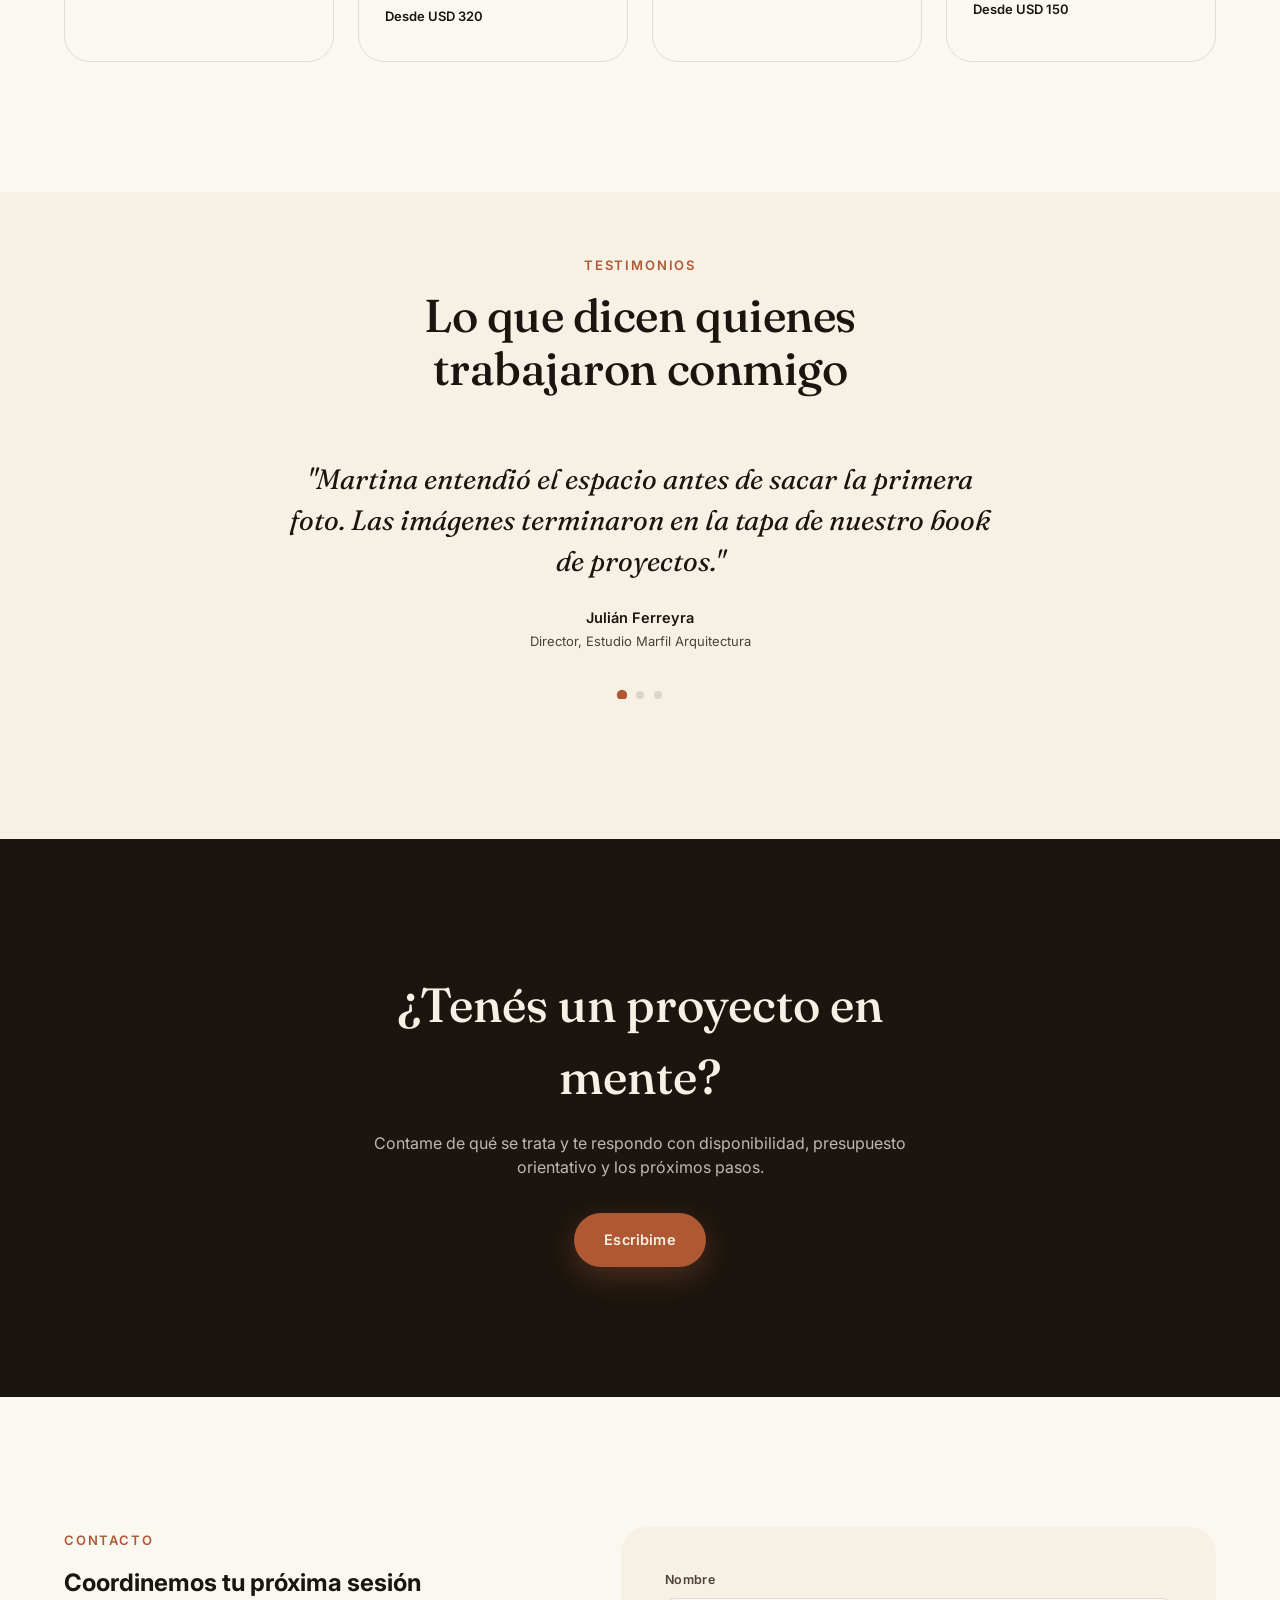
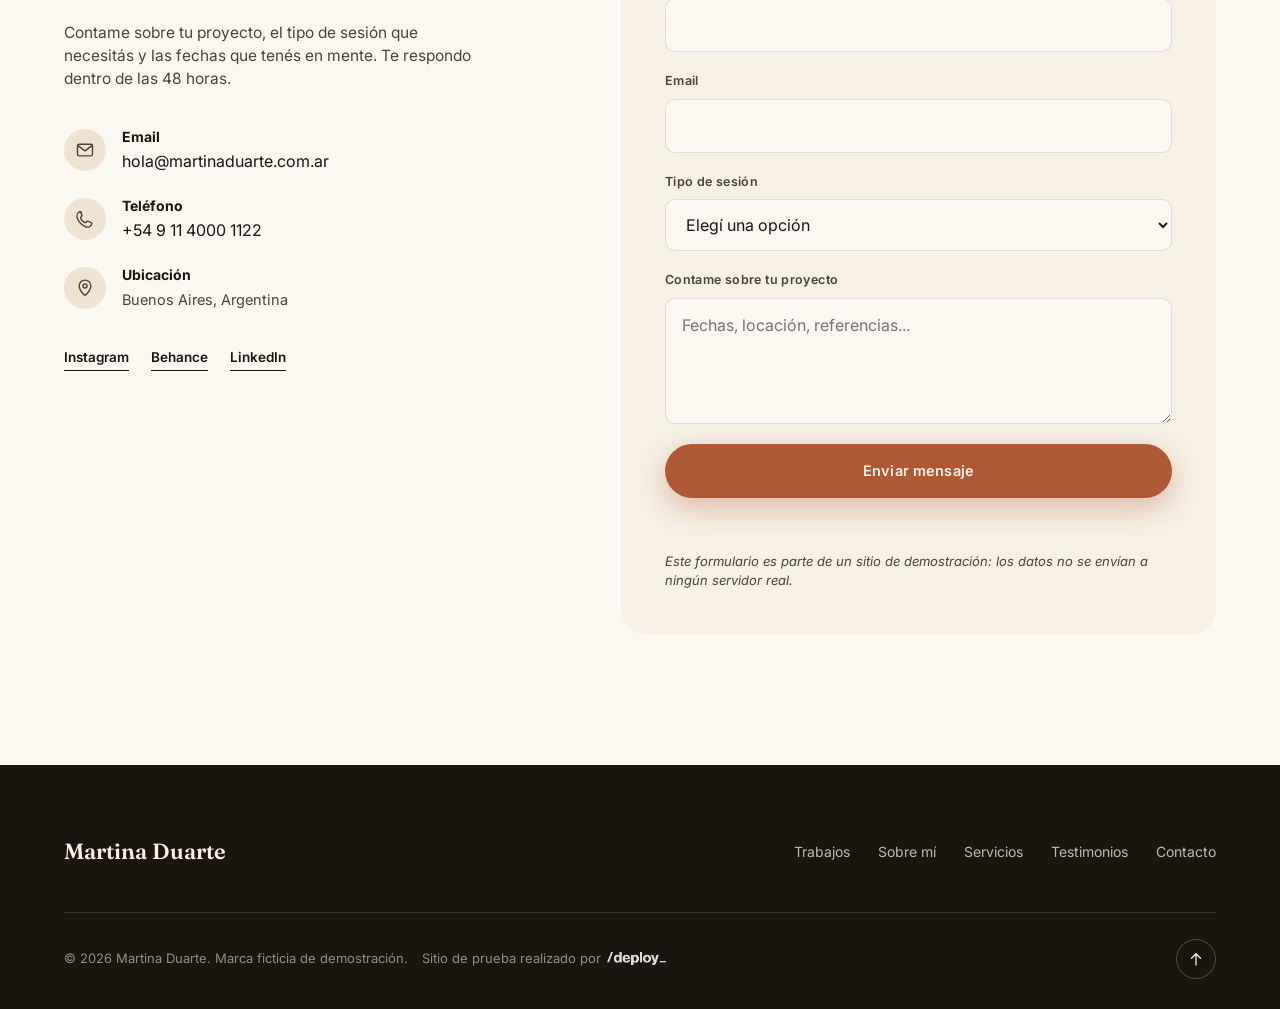
==== commit a658c47e: "cambios" ====
--- a/index.html
+++ b/index.html
@@ -401,6 +401,7 @@
         <span class="btn__label">Enviar mensaje</span>
       </button>
       <p class="contact__note" id="contactNote"></p>
+      <p style="margin-top:-4px; font-size:13px; color:var(--ink-soft);"><em>Este formulario es parte de un sitio de demostración: los datos no se envían a ningún servidor real.</em></p>
     </form>
   </section>
 
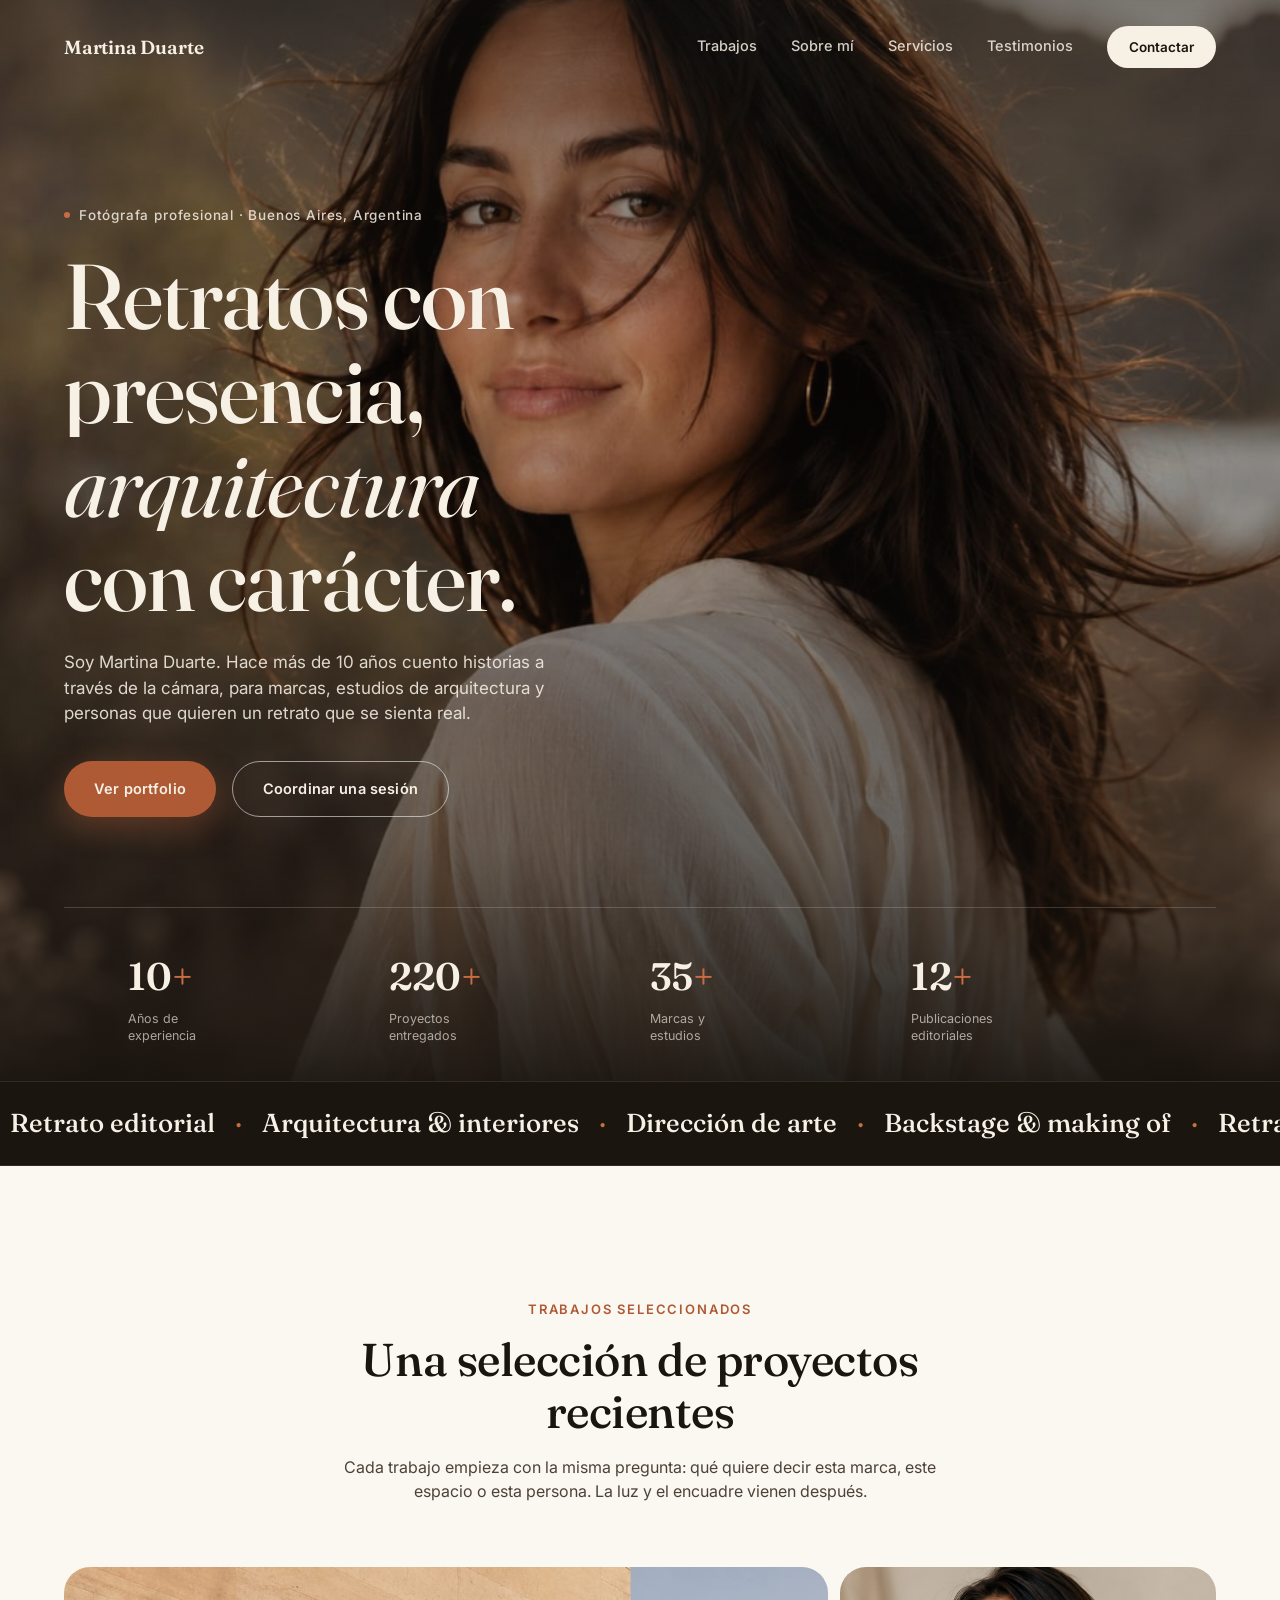
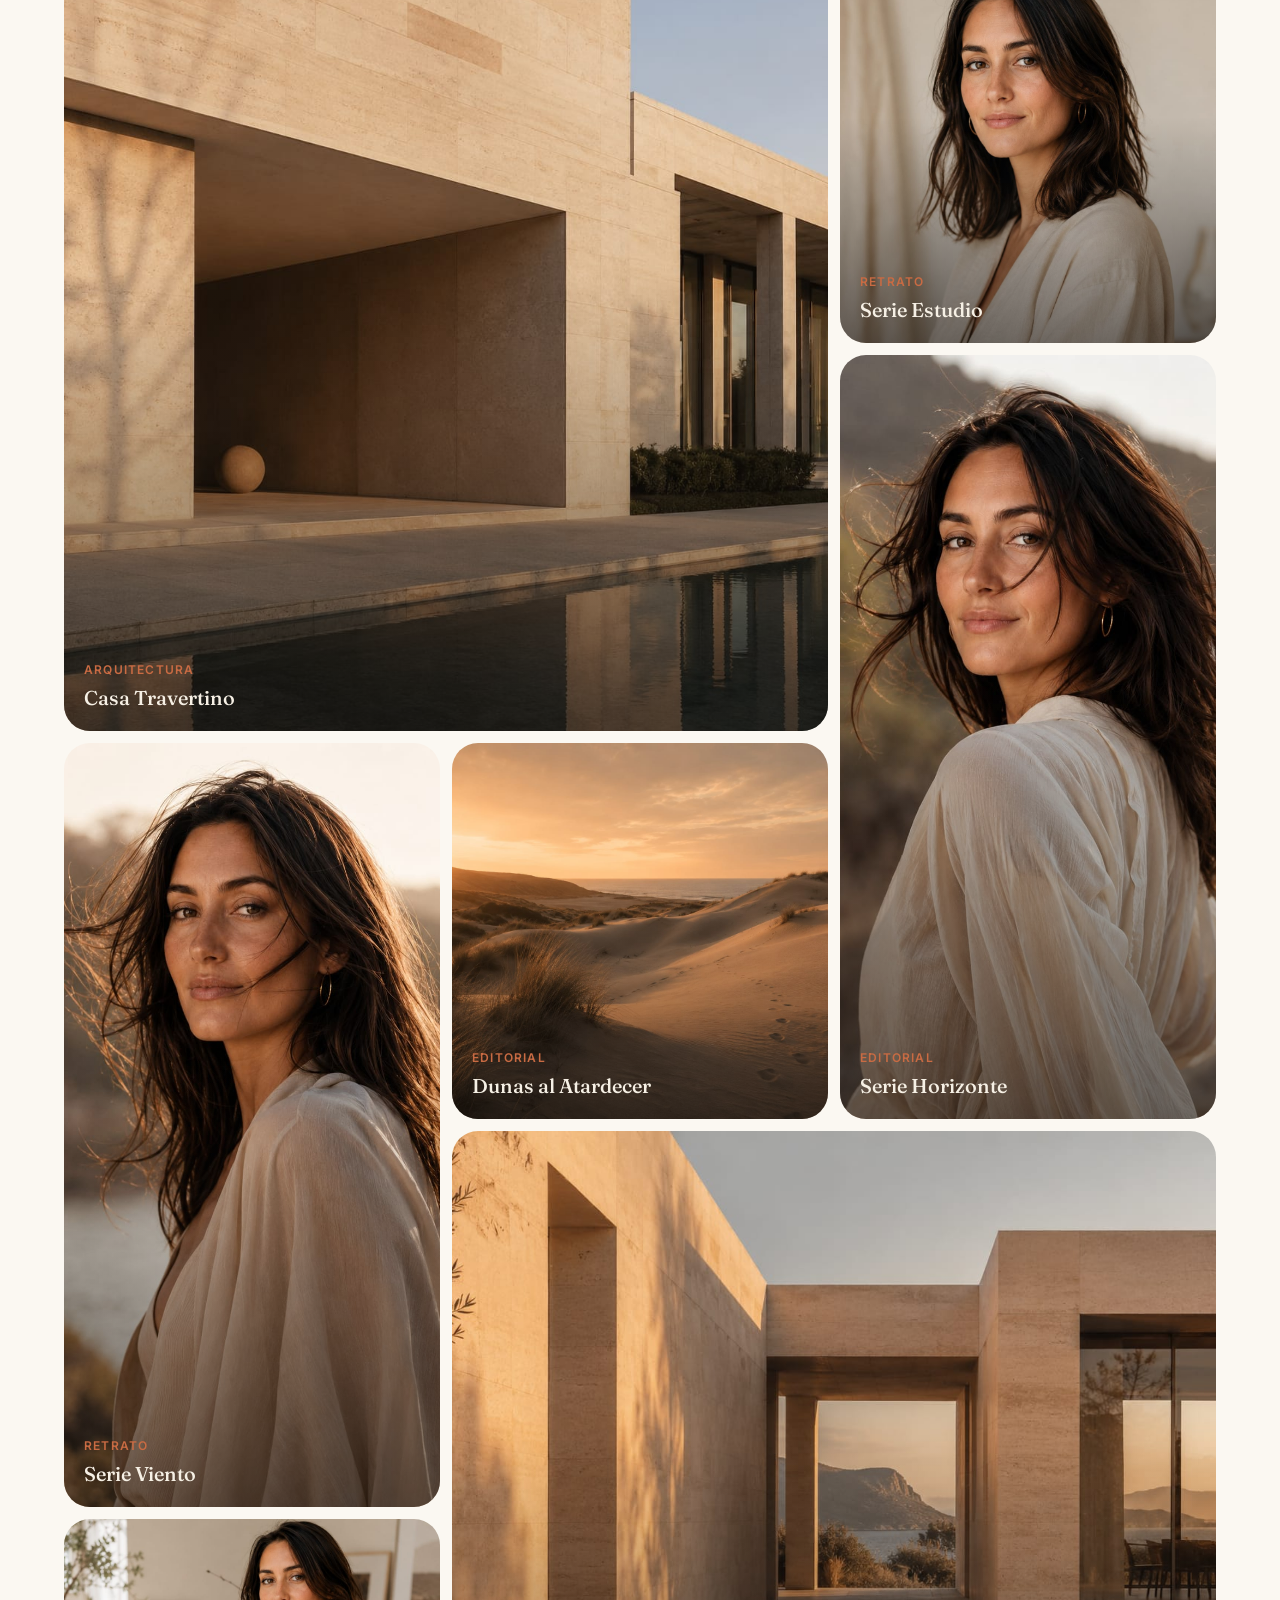
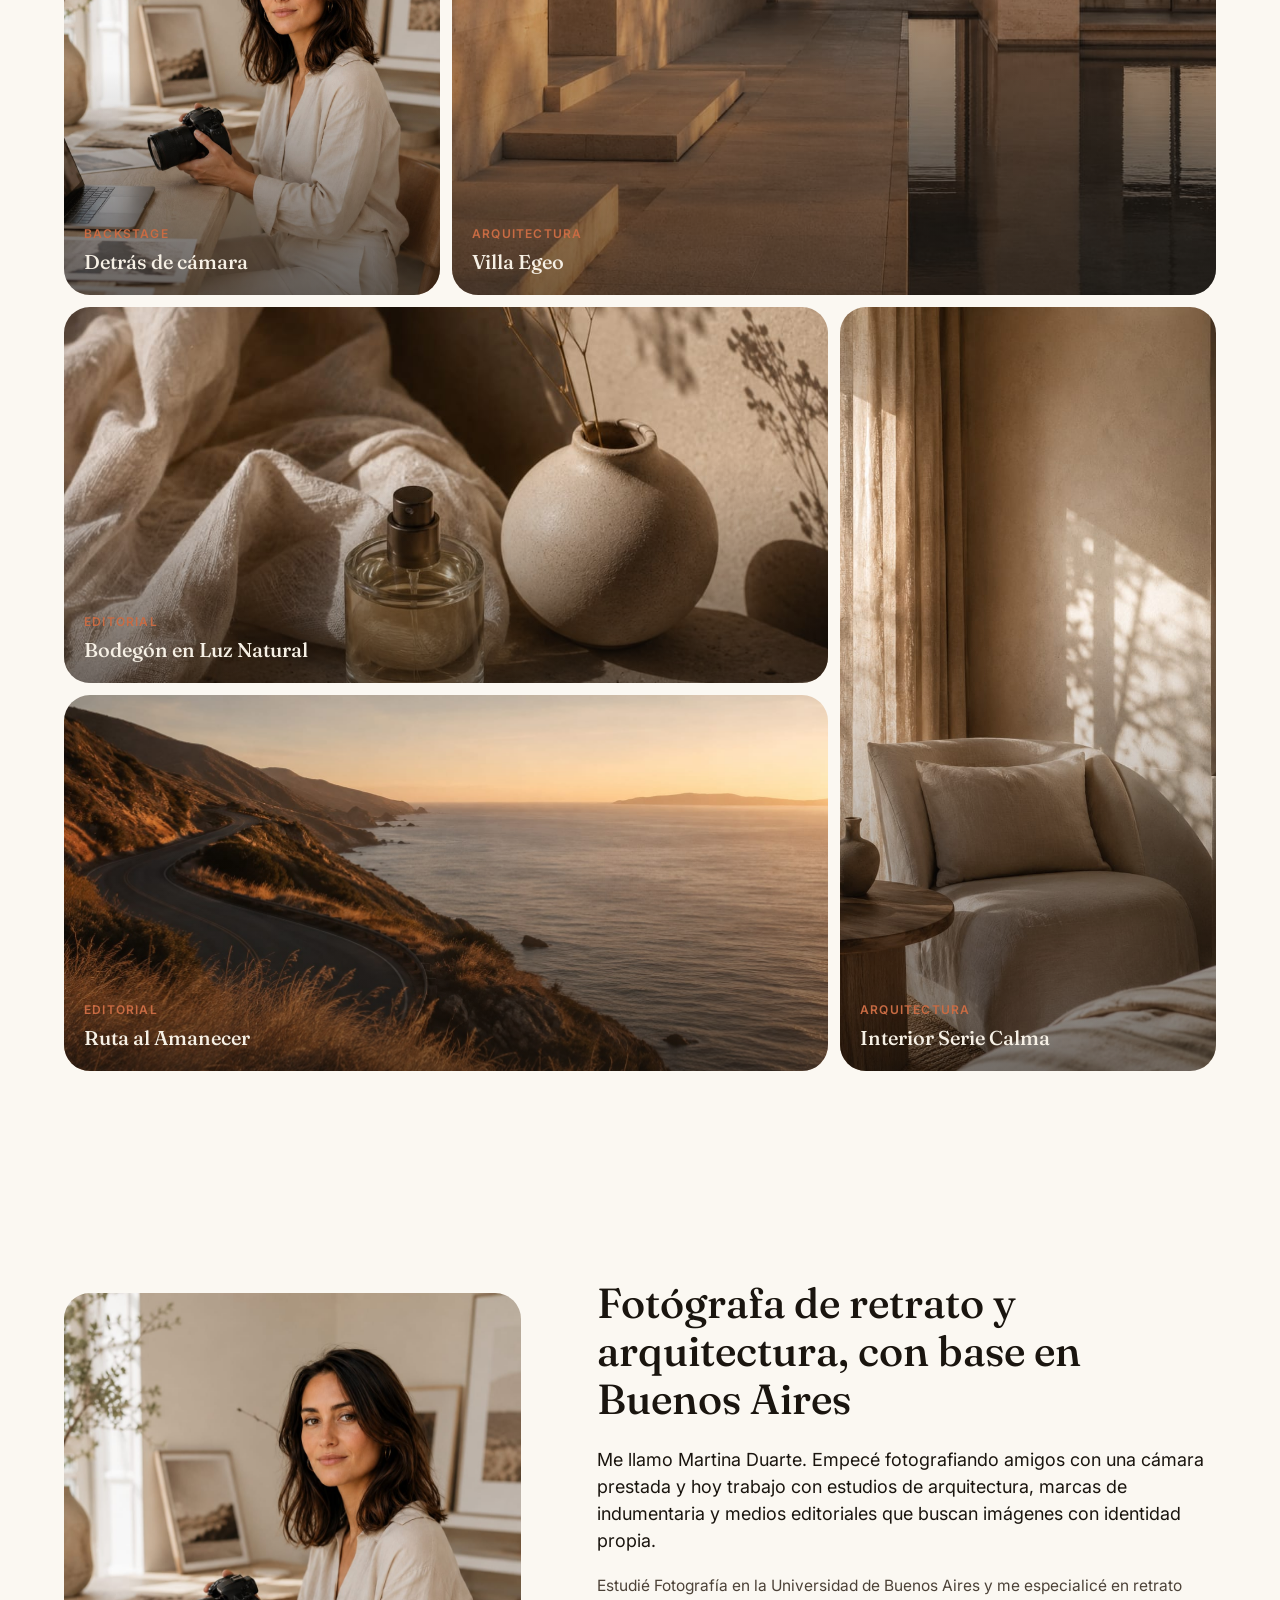
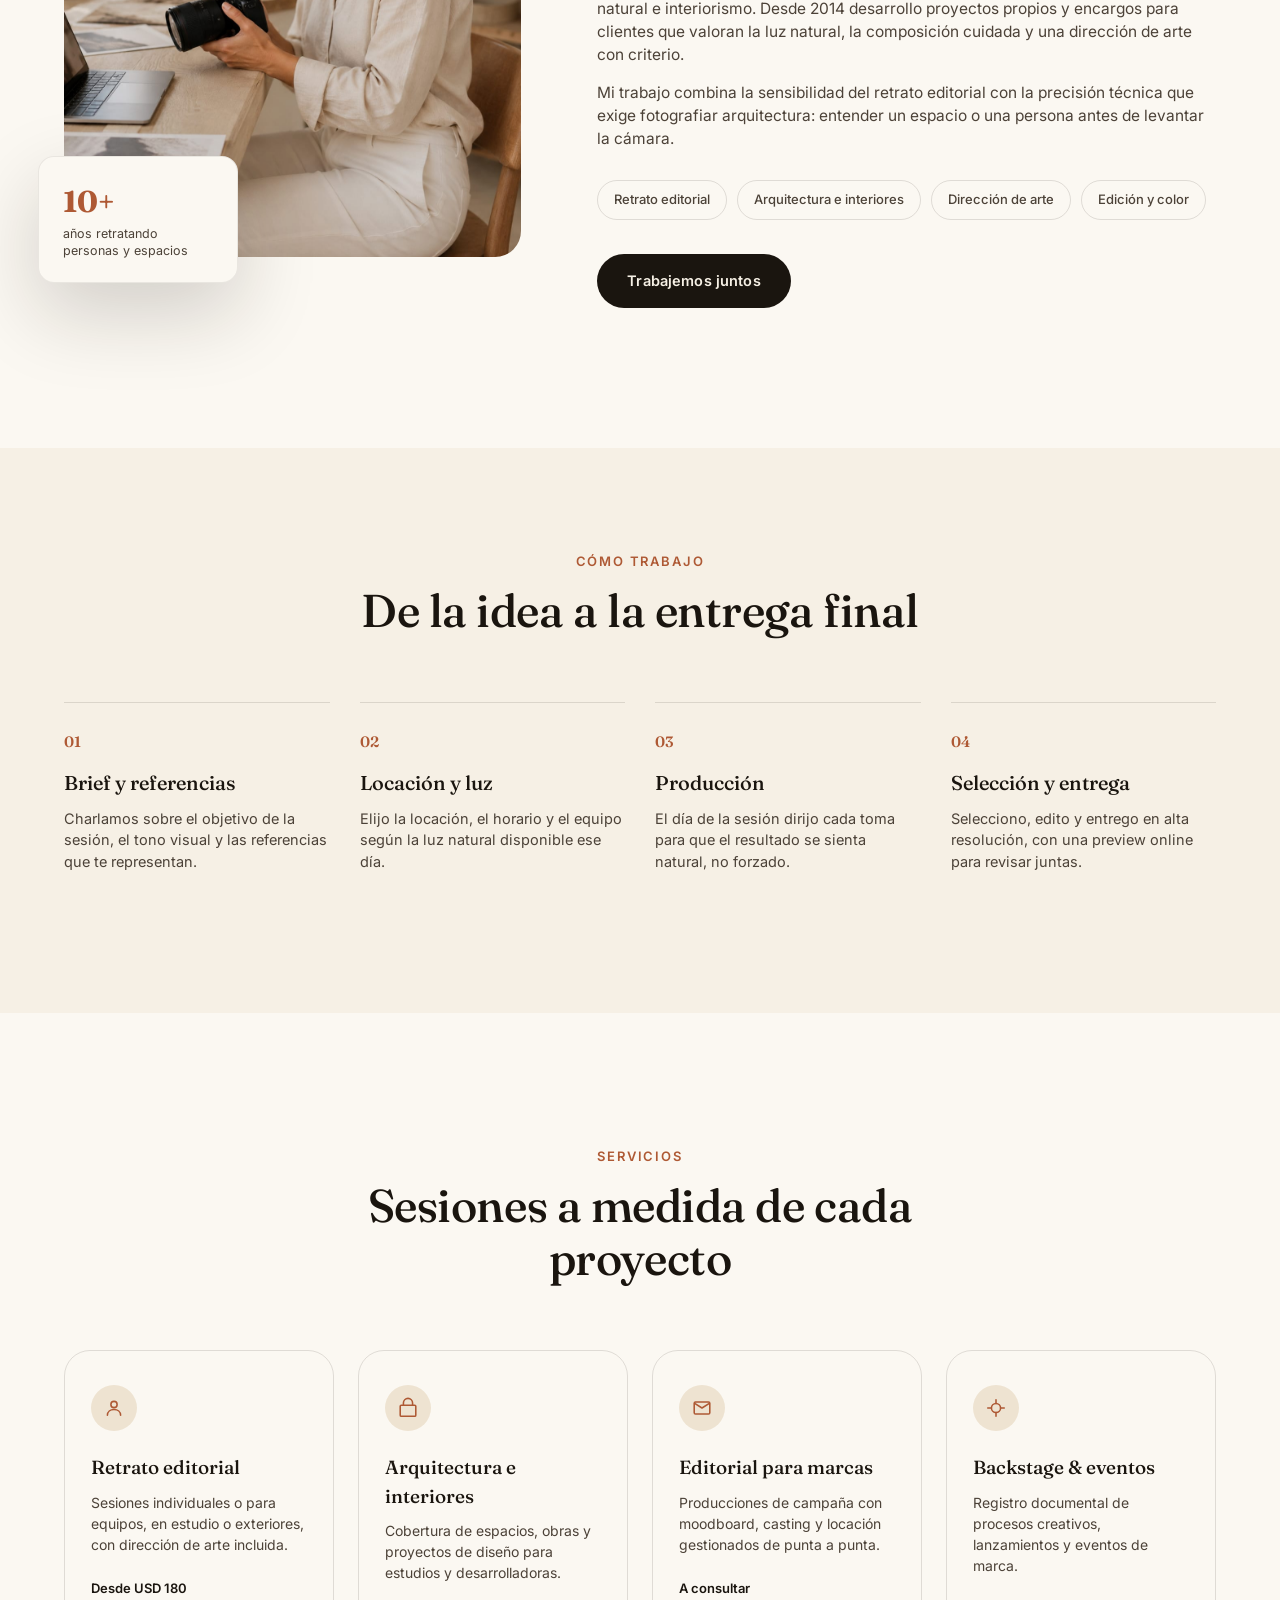
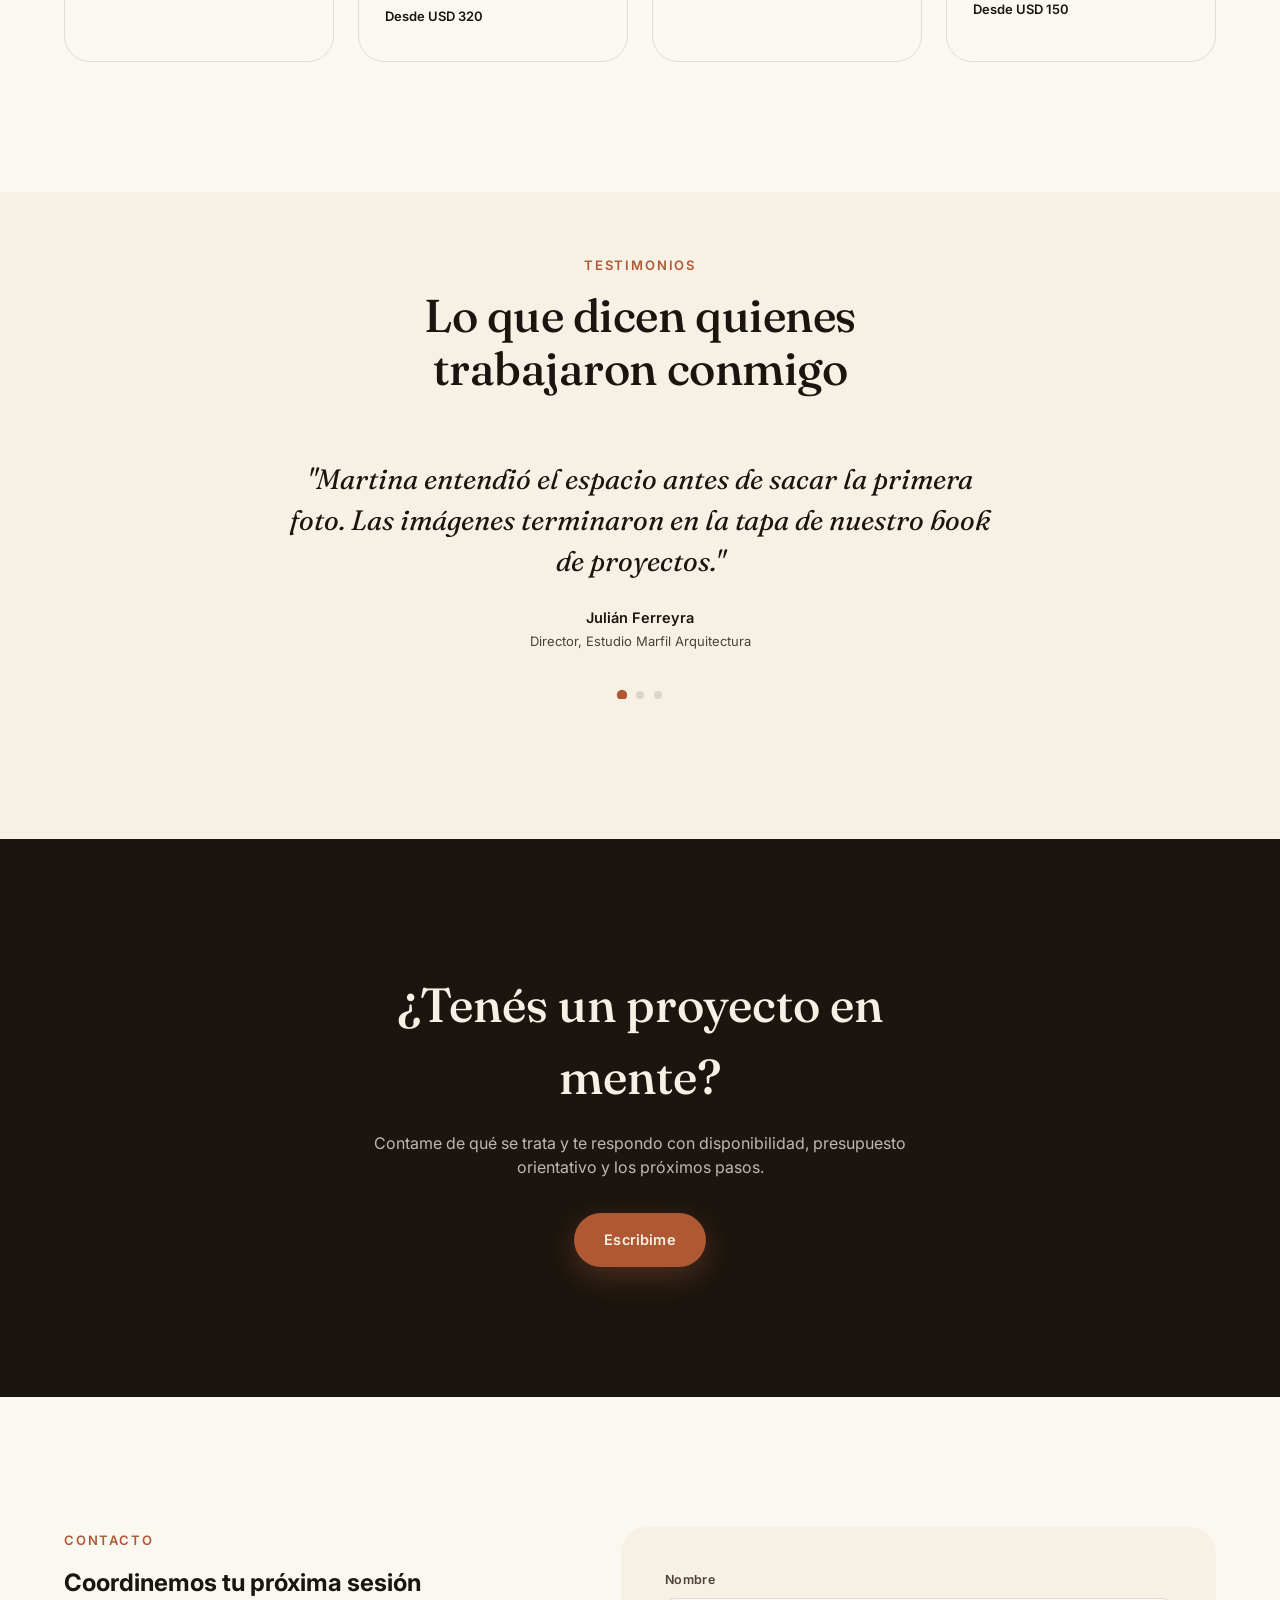
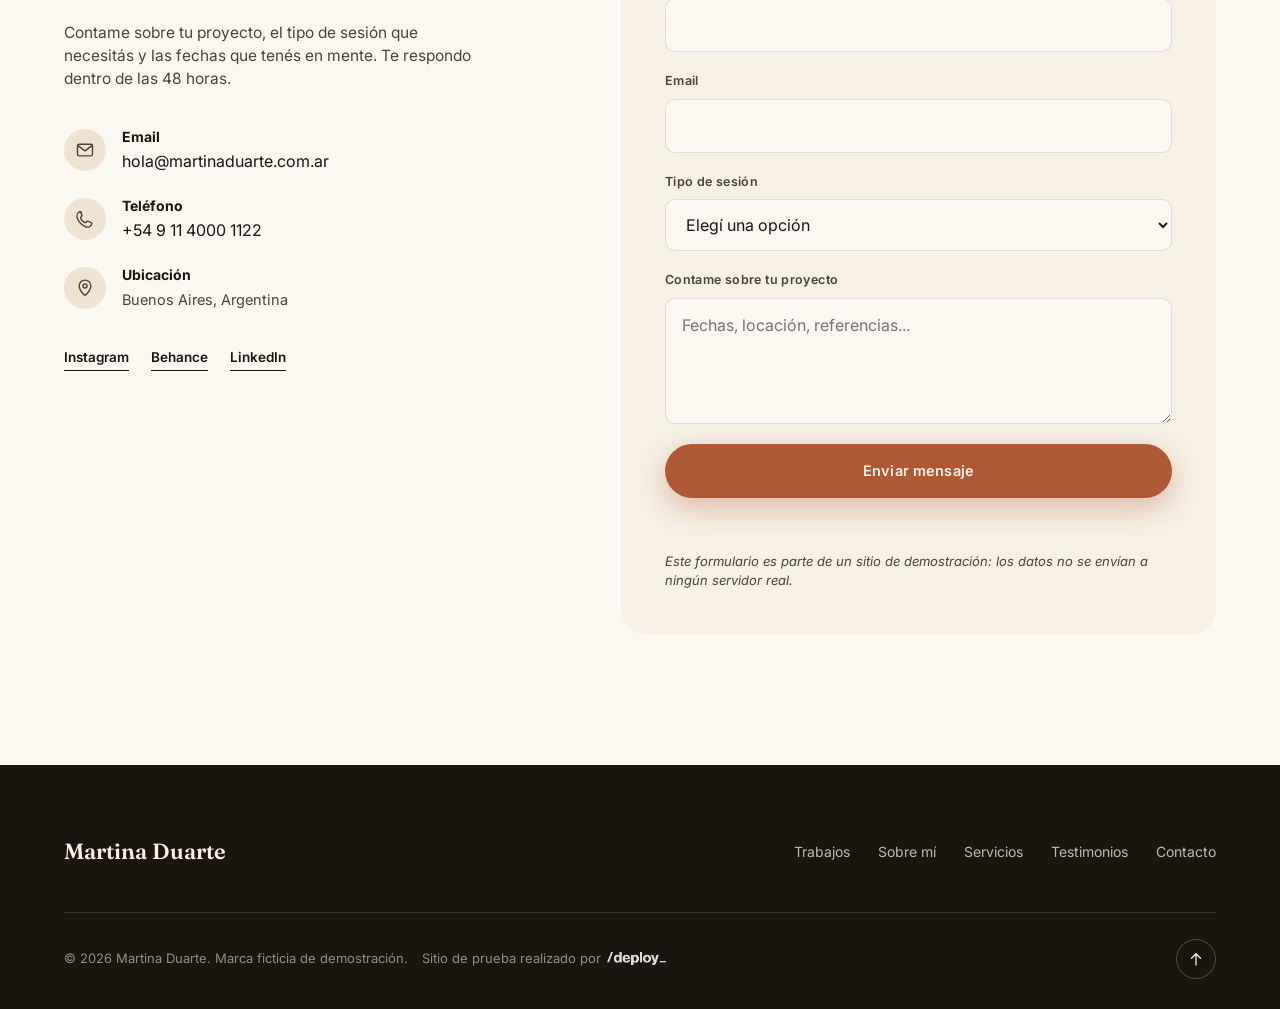
==== commit 562e504f: "Mejoras de rendimiento" ====
--- a/index.html
+++ b/index.html
@@ -4,9 +4,29 @@
 <meta charset="UTF-8">
 <meta name="viewport" content="width=device-width, initial-scale=1">
 <title>Martina Duarte · Fotógrafa de retrato y arquitectura</title>
-<meta name="description" content="Sitio de prueba de portfolio: Martina Duarte, fotógrafa especializada en retrato editorial y arquitectura. Más de 10 años de experiencia.">
+
+<meta name="description" content="Martina Duarte, fotógrafa en Buenos Aires: retrato editorial, arquitectura e interiores, campañas para marcas y eventos. Más de 10 años de experiencia.">
+
 <meta name="theme-color" content="#171310">
 <link rel="icon" type="image/svg+xml" href="assets/favicon.svg?v=1">
+
+<!-- TODO: confirmar/actualizar la URL real al deployar -->
+<!-- Open Graph -->
+<meta property="og:type" content="website">
+<meta property="og:site_name" content="Martina Duarte Fotografía">
+<meta property="og:locale" content="es_AR">
+<meta property="og:url" content="https://devdeploystudio.github.io/portfolio/">
+<meta property="og:title" content="Martina Duarte · Fotógrafa de retrato y arquitectura">
+<meta property="og:description" content="Retrato editorial, arquitectura e interiores, campañas para marcas y cobertura de eventos, con más de 10 años de experiencia en Buenos Aires.">
+<meta property="og:image" content="https://devdeploystudio.github.io/portfolio/assets/img/hero-editorial.jpg">
+
+<!-- TODO: confirmar/actualizar la URL real al deployar -->
+<!-- Social cards -->
+<meta name="twitter:card" content="summary_large_image">
+<meta name="twitter:title" content="Martina Duarte · Fotógrafa de retrato y arquitectura">
+<meta name="twitter:description" content="Retrato editorial, arquitectura e interiores, campañas para marcas y cobertura de eventos, con más de 10 años de experiencia en Buenos Aires.">
+<meta name="twitter:image" content="https://devdeploystudio.github.io/portfolio/assets/img/hero-editorial.jpg">
+
 <link rel="preconnect" href="https://fonts.googleapis.com">
 <link rel="preconnect" href="https://fonts.gstatic.com" crossorigin>
 <link href="https://fonts.googleapis.com/css2?family=Fraunces:opsz,wght@9..144,400;9..144,500;9..144,600;9..144,700&family=Inter:wght@400;500;600;700&display=swap" rel="stylesheet">
@@ -45,7 +65,7 @@
 
   <section class="hero" id="inicio">
     <div class="hero__media">
-      <img src="assets/img/hero-editorial.png" alt="Martina Duarte, fotógrafa, retratada al aire libre con luz cálida" id="heroImg" fetchpriority="high">
+      <img src="assets/img/hero-editorial.jpg" alt="Martina Duarte, fotógrafa, retratada al aire libre con luz cálida" id="heroImg" fetchpriority="high">
       <div class="hero__scrim"></div>
     </div>
 
@@ -109,7 +129,7 @@
     <div class="work__grid">
       <article class="work-card work-card--lg reveal-up" data-lightbox="0">
         <div class="work-card__media">
-          <img src="assets/img/trabajo-arquitectura.png" alt="Fachada de piedra travertino con galería de columnas y espejo de agua, luz de atardecer" loading="lazy" decoding="async">
+          <img src="assets/img/trabajo-arquitectura.jpg" alt="Fachada de piedra travertino con galería de columnas y espejo de agua, luz de atardecer" loading="lazy" decoding="async">
         </div>
         <div class="work-card__info">
           <span class="work-card__tag">Arquitectura</span>
@@ -120,7 +140,7 @@
 
       <article class="work-card work-card--square reveal-up" data-lightbox="1">
         <div class="work-card__media">
-          <img src="assets/img/retrato-estudio.png" alt="Retrato de estudio con luz suave y fondo neutro" loading="lazy" decoding="async">
+          <img src="assets/img/retrato-estudio.jpg" alt="Retrato de estudio con luz suave y fondo neutro" loading="lazy" decoding="async">
         </div>
         <div class="work-card__info">
           <span class="work-card__tag">Retrato</span>
@@ -131,7 +151,7 @@
 
       <article class="work-card work-card--tall reveal-up" data-lightbox="2">
         <div class="work-card__media">
-          <img src="assets/img/hero-editorial.png" alt="Retrato editorial al aire libre con viento y luz dorada" loading="lazy" decoding="async">
+          <img src="assets/img/hero-editorial.jpg" alt="Retrato editorial al aire libre con viento y luz dorada" loading="lazy" decoding="async">
         </div>
         <div class="work-card__info">
           <span class="work-card__tag">Editorial</span>
@@ -142,7 +162,7 @@
 
       <article class="work-card work-card--tall reveal-up" data-lightbox="3">
         <div class="work-card__media">
-          <img src="assets/img/trabajo-retrato-viento.png" alt="Retrato de mujer con el pelo al viento, luz cálida de atardecer junto al agua" loading="lazy" decoding="async">
+          <img src="assets/img/trabajo-retrato-viento.jpg" alt="Retrato de mujer con el pelo al viento, luz cálida de atardecer junto al agua" loading="lazy" decoding="async">
         </div>
         <div class="work-card__info">
           <span class="work-card__tag">Retrato</span>
@@ -153,7 +173,7 @@
 
       <article class="work-card work-card--lg reveal-up" data-lightbox="4">
         <div class="work-card__media">
-          <img src="assets/img/trabajo-villa-egeo.png" alt="Villa de piedra travertino frente al mar, con galería en sombra y pileta al atardecer" loading="lazy" decoding="async">
+          <img src="assets/img/trabajo-villa-egeo.jpg" alt="Villa de piedra travertino frente al mar, con galería en sombra y pileta al atardecer" loading="lazy" decoding="async">
         </div>
         <div class="work-card__info">
           <span class="work-card__tag">Arquitectura</span>
@@ -164,7 +184,7 @@
 
       <article class="work-card work-card--wide reveal-up" data-lightbox="5">
         <div class="work-card__media">
-          <img src="assets/img/trabajo-bodegon-ambar.png" alt="Bodegón de un perfume junto a una vasija de cerámica y una hoja de palma seca" loading="lazy" decoding="async">
+          <img src="assets/img/trabajo-bodegon-ambar.jpg" alt="Bodegón de un perfume junto a una vasija de cerámica y una hoja de palma seca" loading="lazy" decoding="async">
         </div>
         <div class="work-card__info">
           <span class="work-card__tag">Editorial</span>
@@ -175,7 +195,7 @@
 
       <article class="work-card work-card--tall reveal-up" data-lightbox="6">
         <div class="work-card__media">
-          <img src="assets/img/trabajo-interior-calma.png" alt="Interior con sillón de lino, cortinas de gasa y luz de atardecer filtrada" loading="lazy" decoding="async">
+          <img src="assets/img/trabajo-interior-calma.jpg" alt="Interior con sillón de lino, cortinas de gasa y luz de atardecer filtrada" loading="lazy" decoding="async">
         </div>
         <div class="work-card__info">
           <span class="work-card__tag">Arquitectura</span>
@@ -186,7 +206,7 @@
 
       <article class="work-card work-card--wide reveal-up" data-lightbox="7">
         <div class="work-card__media">
-          <img src="assets/img/trabajo-ruta-costera.png" alt="Camino costero sinuoso entre acantilados, luz dorada de atardecer sobre el mar" loading="lazy" decoding="async">
+          <img src="assets/img/trabajo-ruta-costera.jpg" alt="Camino costero sinuoso entre acantilados, luz dorada de atardecer sobre el mar" loading="lazy" decoding="async">
         </div>
         <div class="work-card__info">
           <span class="work-card__tag">Editorial</span>
@@ -197,7 +217,7 @@
 
       <article class="work-card work-card--square reveal-up" data-lightbox="8">
         <div class="work-card__media">
-          <img src="assets/img/trabajo-dunas.png" alt="Dunas de arena con huellas de pisadas, luz dorada de atardecer sobre el mar" loading="lazy" decoding="async">
+          <img src="assets/img/trabajo-dunas.jpg" alt="Dunas de arena con huellas de pisadas, luz dorada de atardecer sobre el mar" loading="lazy" decoding="async">
         </div>
         <div class="work-card__info">
           <span class="work-card__tag">Editorial</span>
@@ -208,7 +228,7 @@
 
       <article class="work-card work-card--square reveal-up" data-lightbox="9">
         <div class="work-card__media">
-          <img src="assets/img/sobre-mi-camara.png" alt="Fotógrafa revisando tomas en su escritorio, con cámara e impresiones" loading="lazy" decoding="async">
+          <img src="assets/img/sobre-mi-camara.jpg" alt="Fotógrafa revisando tomas en su escritorio, con cámara e impresiones" loading="lazy" decoding="async">
         </div>
         <div class="work-card__info">
           <span class="work-card__tag">Backstage</span>
@@ -221,7 +241,7 @@
 
   <section class="about" id="sobre-mi">
     <div class="about__media reveal-up">
-      <img src="assets/img/sobre-mi-camara.png" alt="Martina Duarte trabajando en su escritorio con la cámara y fotos impresas" loading="lazy" decoding="async">
+      <img src="assets/img/sobre-mi-camara.jpg" alt="Martina Duarte trabajando en su escritorio con la cámara y fotos impresas" loading="lazy" decoding="async">
       <div class="about__badge">
         <strong>10+</strong>
         <span>años retratando personas y espacios</span>
@@ -421,7 +441,7 @@
   <div class="footer__bottom">
     <div class="footer__note">
       <span>© 2026 Martina Duarte. Marca ficticia de demostración.</span>
-      <span class="footer__credit">Sitio de prueba realizado por <img class="footer__deploy-logo" src="assets/img/deploy-logo.png" alt="Deploy" width="900" height="200" loading="lazy"></span>
+      <span class="footer__credit">Sitio de prueba realizado por <a href="https://deploystudio.com.ar/" target="_blank" rel="noopener noreferrer"><img class="footer__deploy-logo" src="assets/img/deploy-logo.png" alt="Deploy" width="900" height="200" loading="lazy"></a></span>
     </div>
     <button class="footer__top-btn" id="backToTop" aria-label="Volver arriba">
       <svg viewBox="0 0 24 24"><path d="M12 20V5M6 11l6-6 6 6"/></svg>
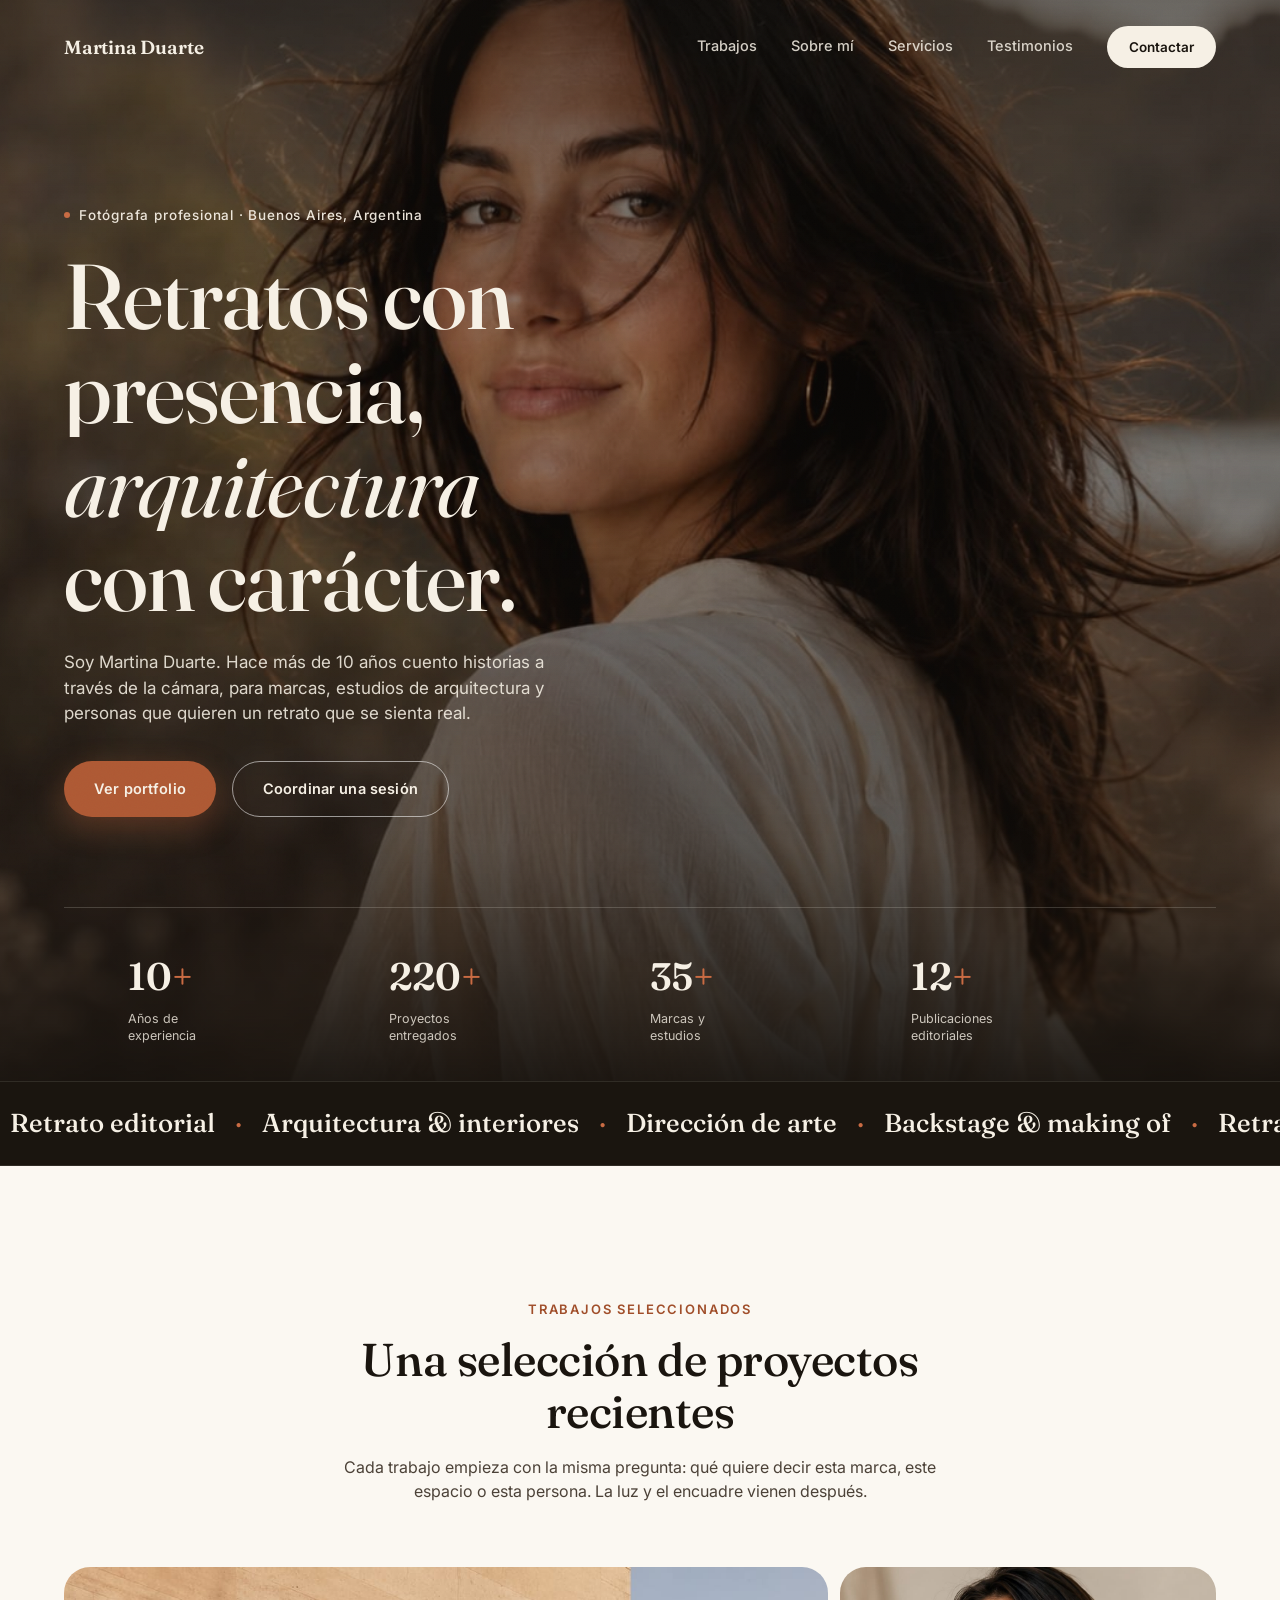
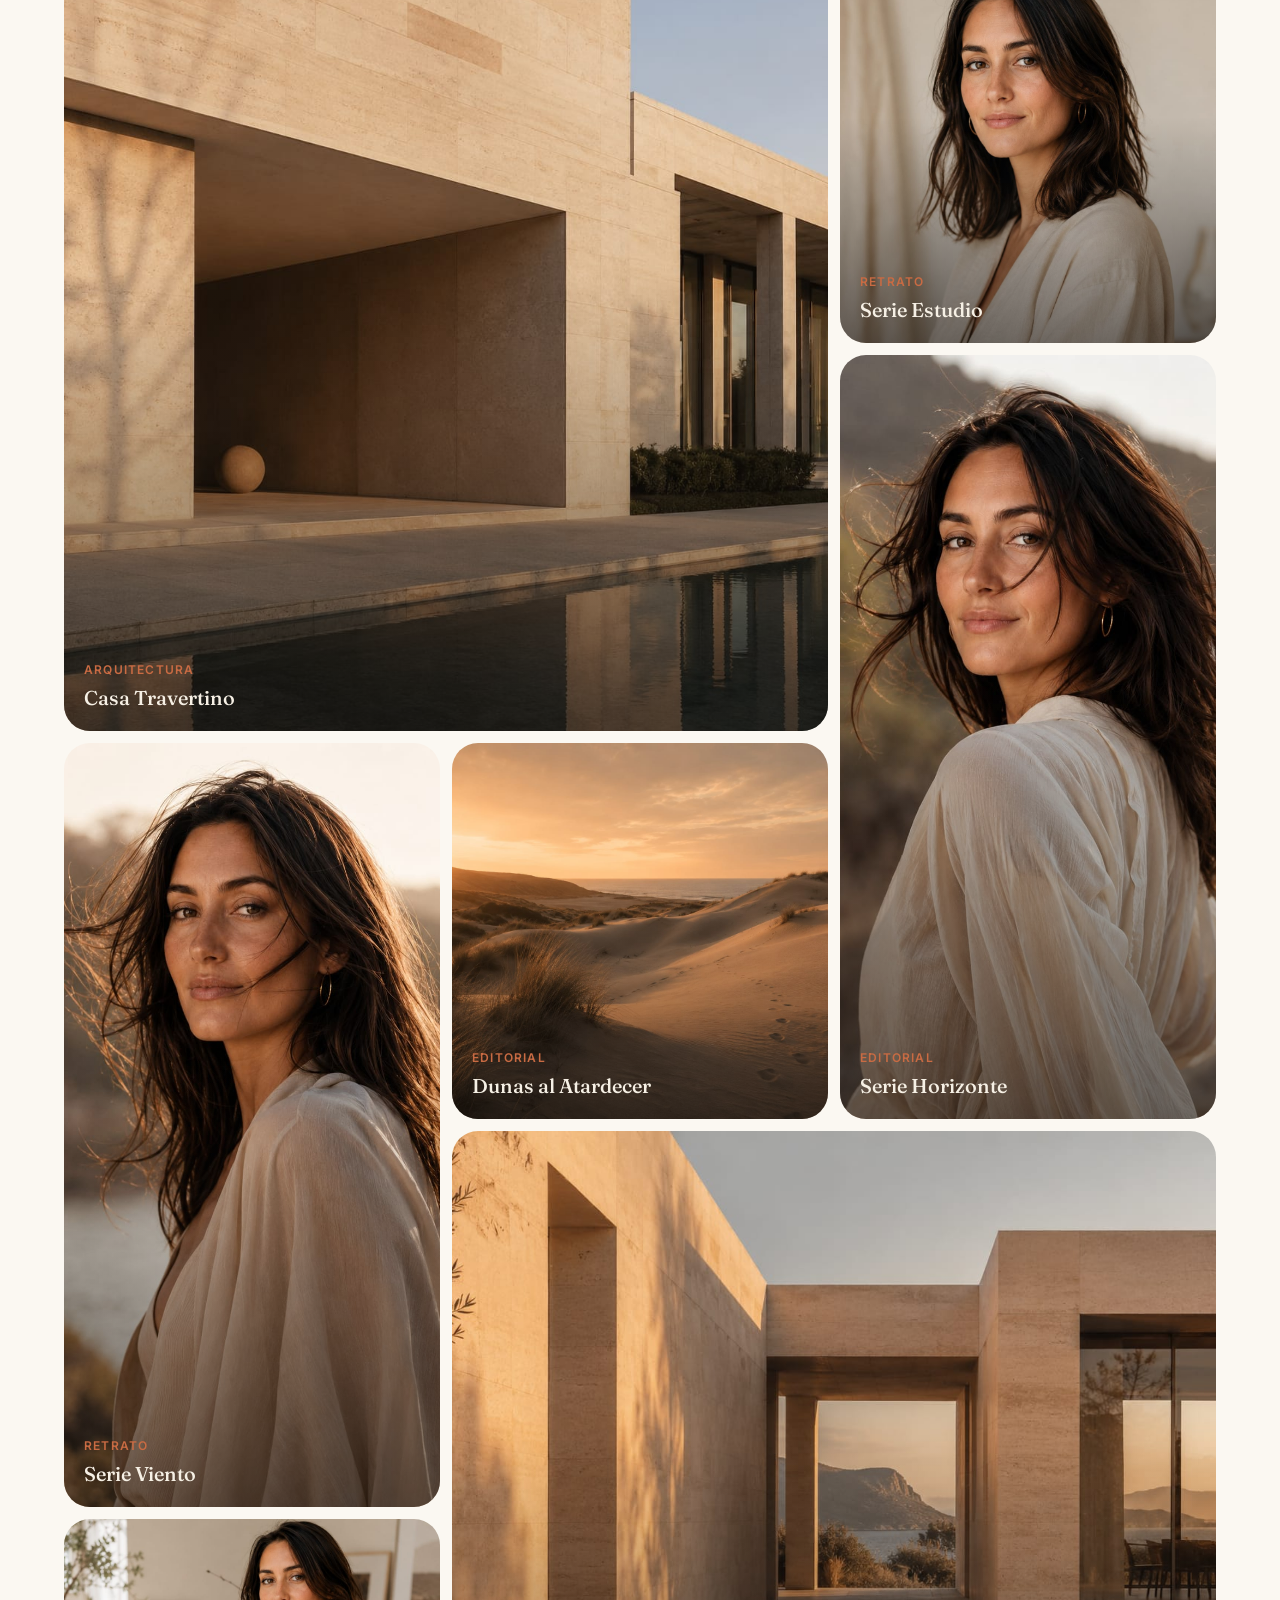
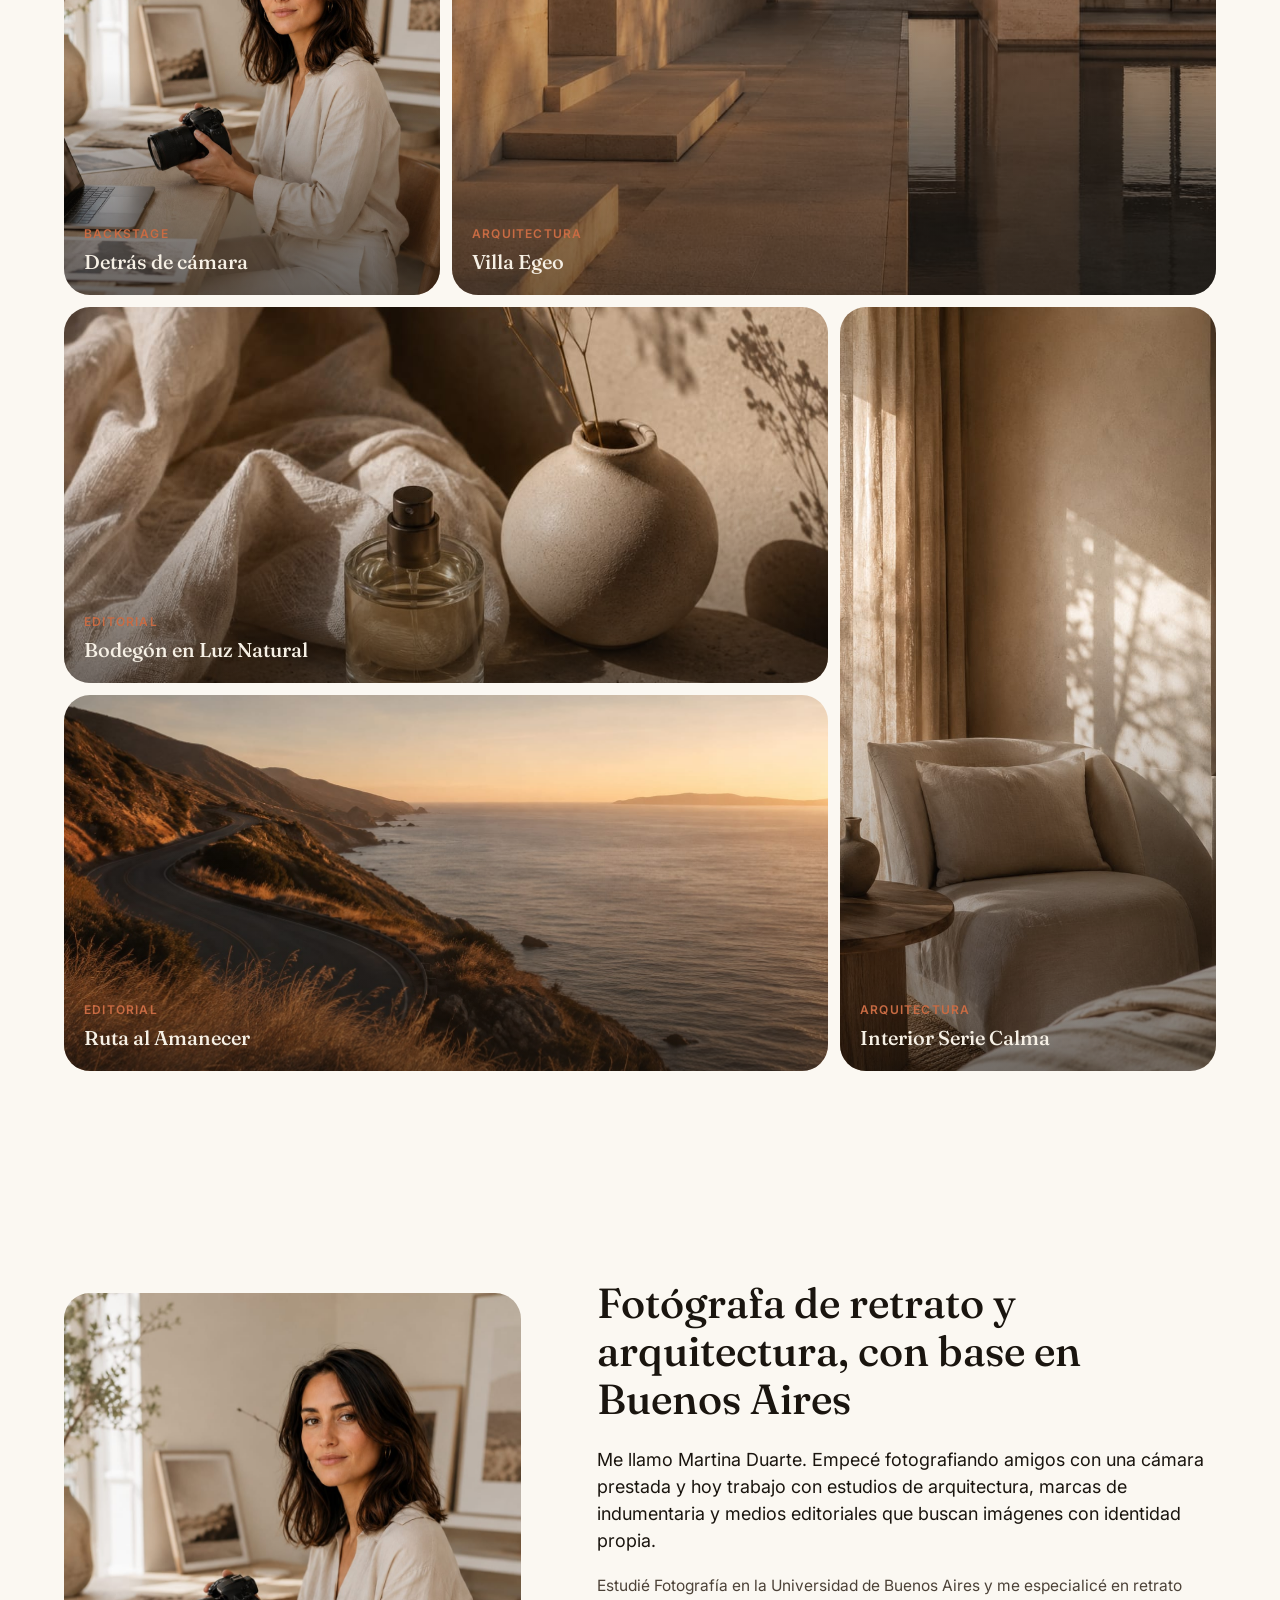
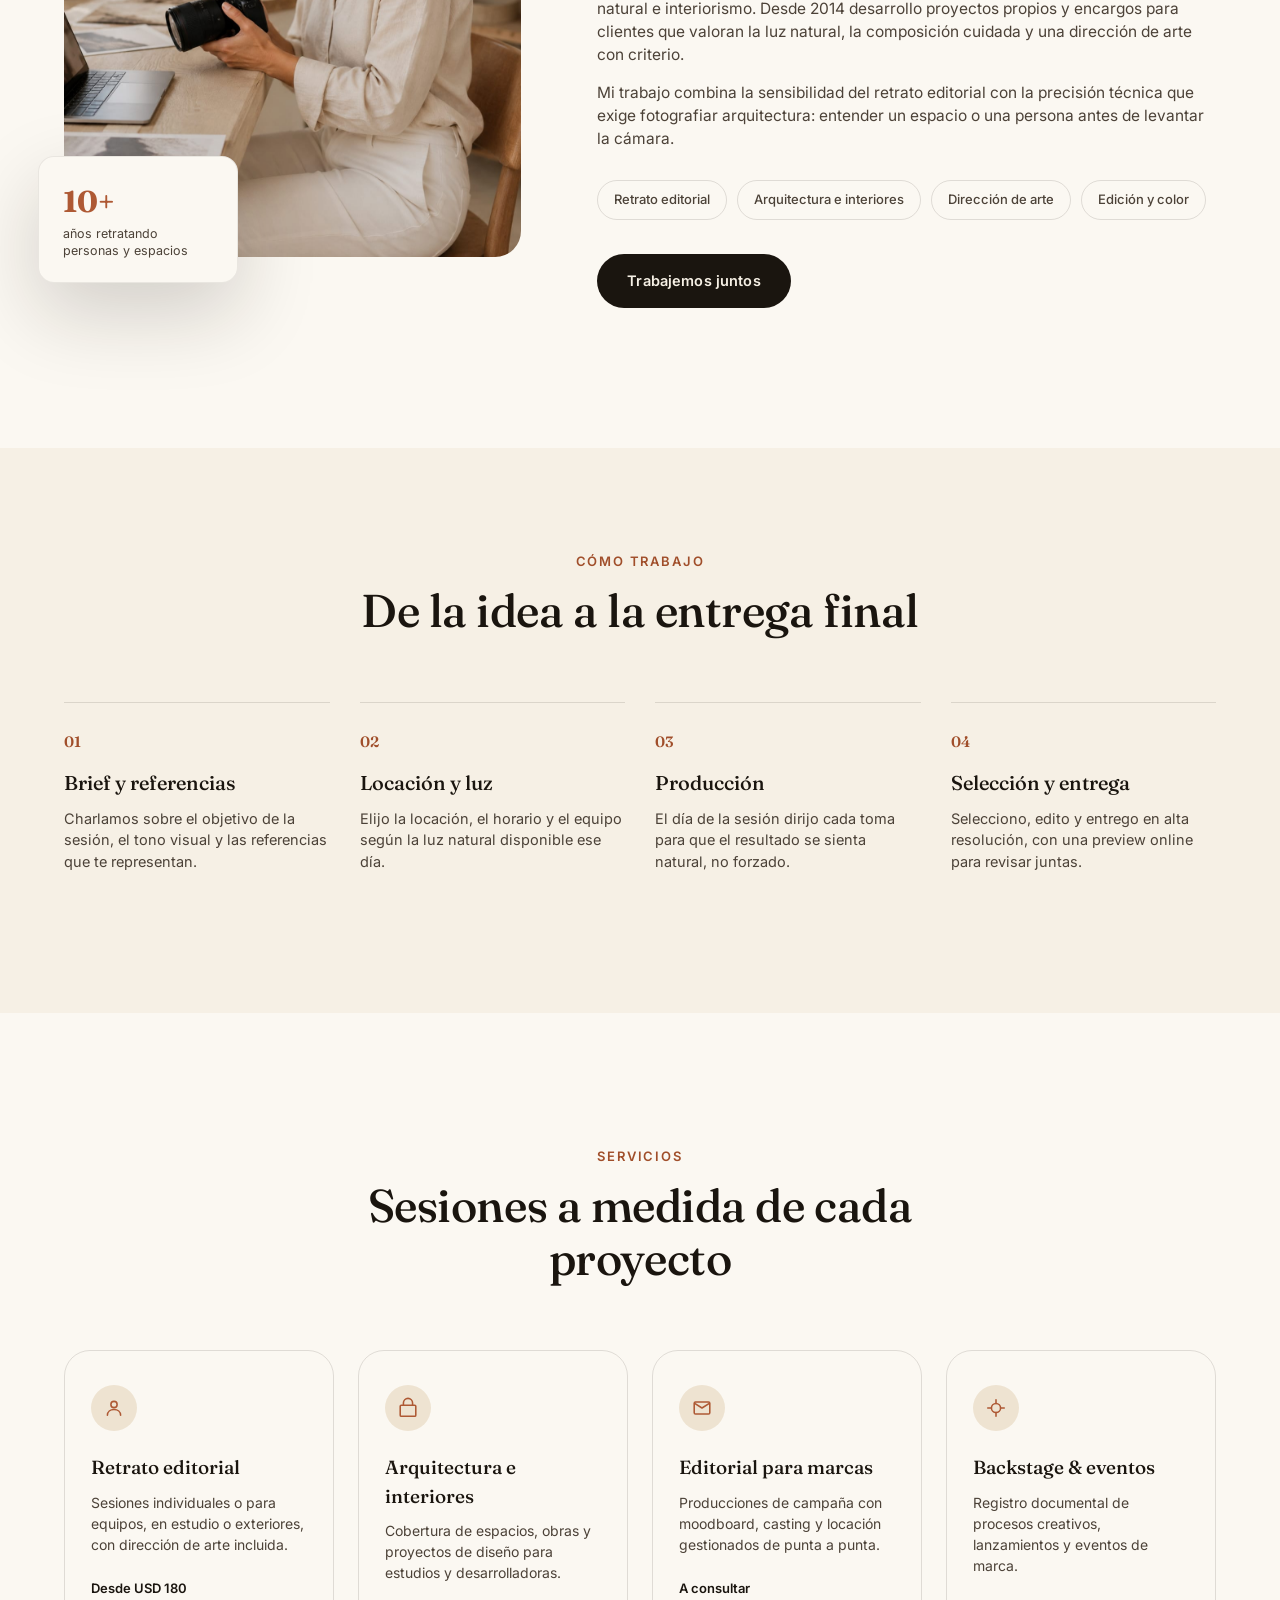
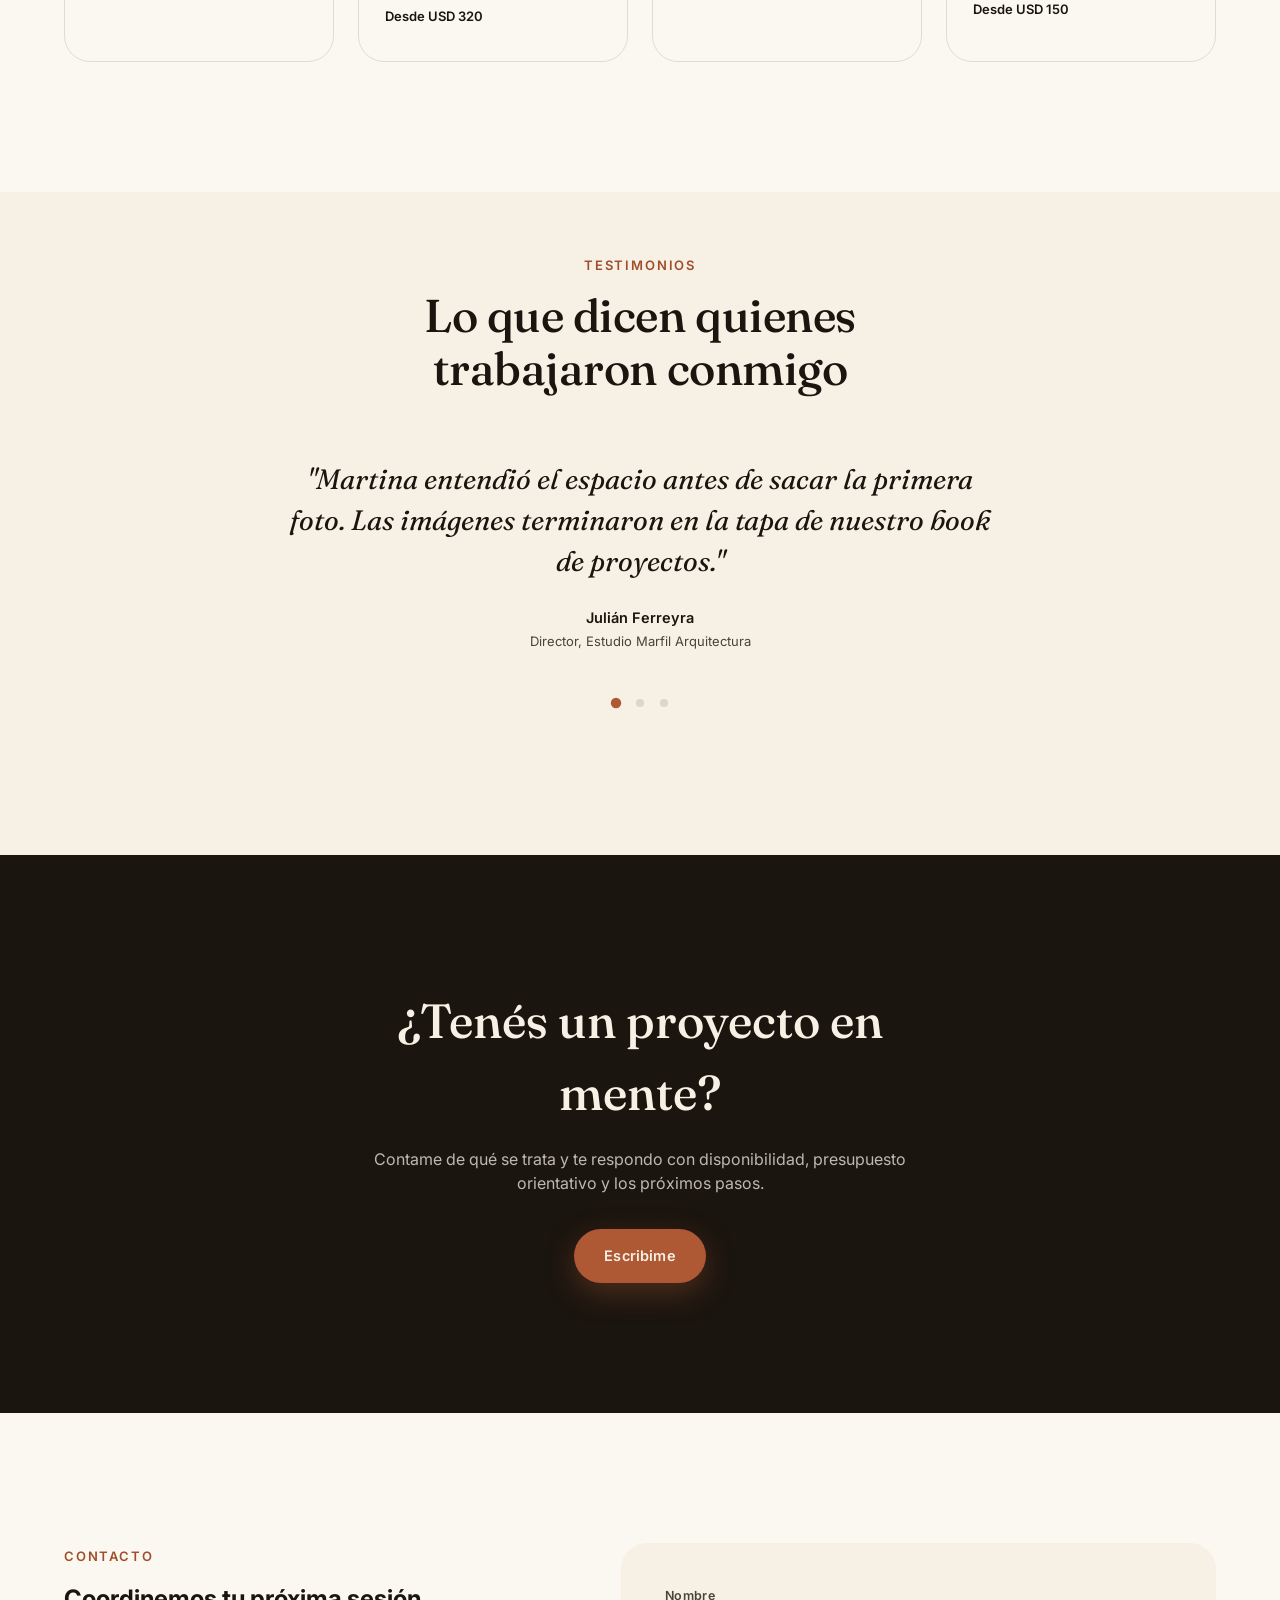
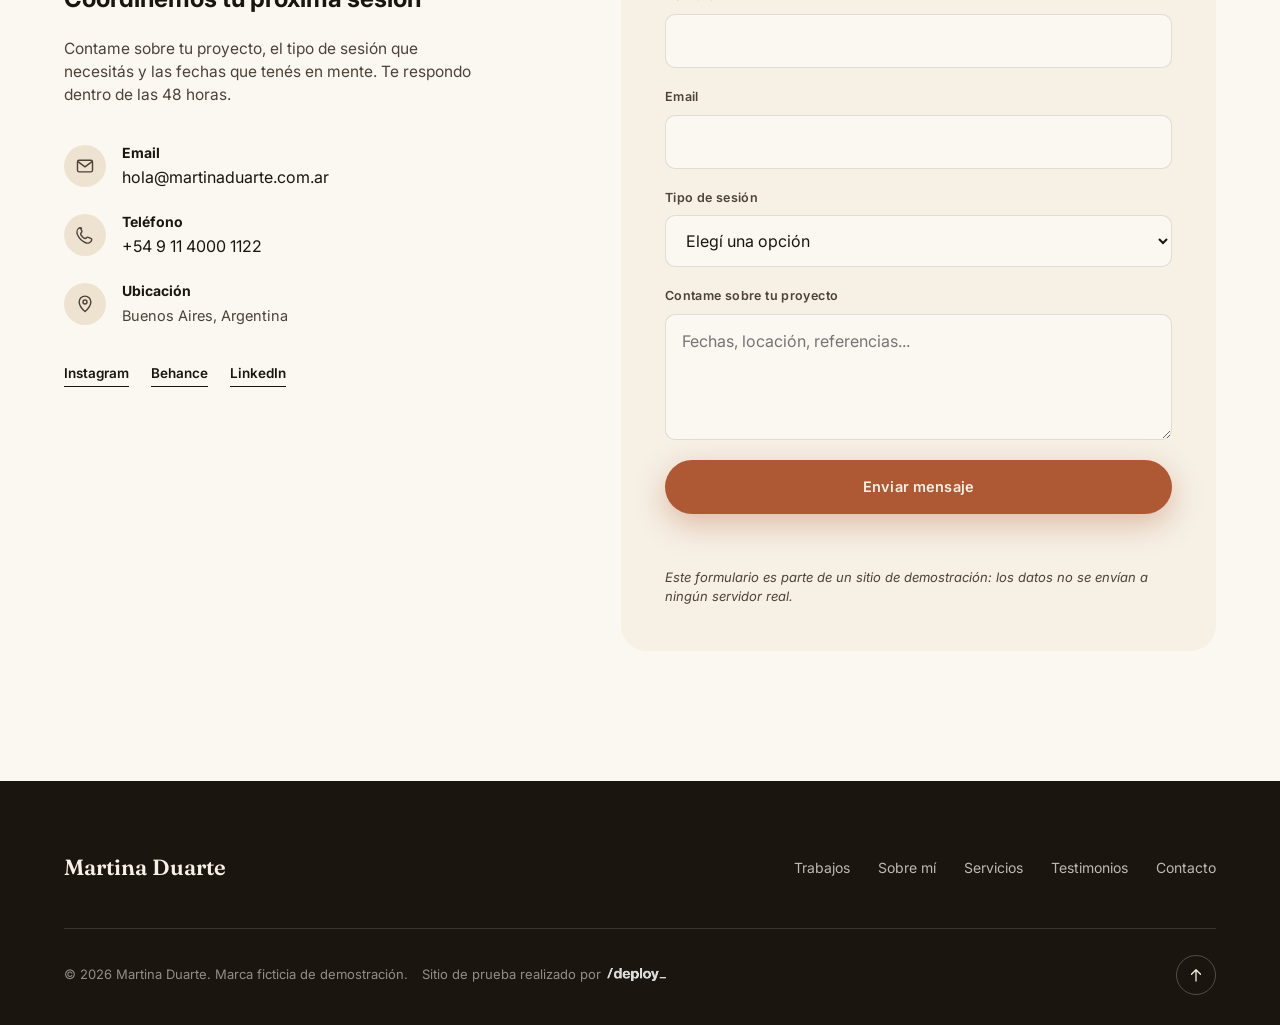
==== commit 3ea13189: "Mejoras de rendimiento" ====
--- a/index.html
+++ b/index.html
@@ -29,7 +29,9 @@
 
 <link rel="preconnect" href="https://fonts.googleapis.com">
 <link rel="preconnect" href="https://fonts.gstatic.com" crossorigin>
-<link href="https://fonts.googleapis.com/css2?family=Fraunces:opsz,wght@9..144,400;9..144,500;9..144,600;9..144,700&family=Inter:wght@400;500;600;700&display=swap" rel="stylesheet">
+<link rel="preload" as="style" href="https://fonts.googleapis.com/css2?family=Fraunces:opsz,wght@9..144,400;9..144,500;9..144,600;9..144,700&family=Inter:wght@400;500;600;700&display=swap">
+<link href="https://fonts.googleapis.com/css2?family=Fraunces:opsz,wght@9..144,400;9..144,500;9..144,600;9..144,700&family=Inter:wght@400;500;600;700&display=swap" rel="stylesheet" media="print" onload="this.media='all'">
+<noscript><link href="https://fonts.googleapis.com/css2?family=Fraunces:opsz,wght@9..144,400;9..144,500;9..144,600;9..144,700&family=Inter:wght@400;500;600;700&display=swap" rel="stylesheet"></noscript>
 <link rel="stylesheet" href="assets/css/style.css">
 </head>
 <body>
@@ -43,7 +45,7 @@
 </div>
 
 <div class="cursor-dot" id="cursorDot" aria-hidden="true"></div>
-<div class="cursor-ring" id="cursorRing" aria-hidden="true"></div>
+<div class="cursor-ring" id="cursorRing" aria-hidden="true"><span class="cursor-ring__inner"></span></div>
 
 <div class="noise" aria-hidden="true"></div>
 
@@ -127,7 +129,7 @@
     </div>
 
     <div class="work__grid">
-      <article class="work-card work-card--lg reveal-up" data-lightbox="0">
+      <div class="work-card work-card--lg reveal-up" data-lightbox="0">
         <div class="work-card__media">
           <img src="assets/img/trabajo-arquitectura.jpg" alt="Fachada de piedra travertino con galería de columnas y espejo de agua, luz de atardecer" loading="lazy" decoding="async">
         </div>
@@ -136,9 +138,9 @@
           <h3>Casa Travertino</h3>
           <p>Sesión de arquitectura para un estudio de diseño, foco en materialidad y luz natural.</p>
         </div>
-      </article>
-
-      <article class="work-card work-card--square reveal-up" data-lightbox="1">
+      </div>
+
+      <div class="work-card work-card--square reveal-up" data-lightbox="1">
         <div class="work-card__media">
           <img src="assets/img/retrato-estudio.jpg" alt="Retrato de estudio con luz suave y fondo neutro" loading="lazy" decoding="async">
         </div>
@@ -147,9 +149,9 @@
           <h3>Serie Estudio</h3>
           <p>Retratos corporativos para perfiles profesionales y equipos de trabajo.</p>
         </div>
-      </article>
-
-      <article class="work-card work-card--tall reveal-up" data-lightbox="2">
+      </div>
+
+      <div class="work-card work-card--tall reveal-up" data-lightbox="2">
         <div class="work-card__media">
           <img src="assets/img/hero-editorial.jpg" alt="Retrato editorial al aire libre con viento y luz dorada" loading="lazy" decoding="async">
         </div>
@@ -158,9 +160,9 @@
           <h3>Serie Horizonte</h3>
           <p>Producción editorial en exteriores para una marca de indumentaria natural.</p>
         </div>
-      </article>
-
-      <article class="work-card work-card--tall reveal-up" data-lightbox="3">
+      </div>
+
+      <div class="work-card work-card--tall reveal-up" data-lightbox="3">
         <div class="work-card__media">
           <img src="assets/img/trabajo-retrato-viento.jpg" alt="Retrato de mujer con el pelo al viento, luz cálida de atardecer junto al agua" loading="lazy" decoding="async">
         </div>
@@ -169,9 +171,9 @@
           <h3>Serie Viento</h3>
           <p>Retrato editorial en exteriores, con luz de atardecer y dirección de arte minimalista.</p>
         </div>
-      </article>
-
-      <article class="work-card work-card--lg reveal-up" data-lightbox="4">
+      </div>
+
+      <div class="work-card work-card--lg reveal-up" data-lightbox="4">
         <div class="work-card__media">
           <img src="assets/img/trabajo-villa-egeo.jpg" alt="Villa de piedra travertino frente al mar, con galería en sombra y pileta al atardecer" loading="lazy" decoding="async">
         </div>
@@ -180,9 +182,9 @@
           <h3>Villa Egeo</h3>
           <p>Producción arquitectónica en una villa de piedra travertino, para un estudio de diseño mediterráneo.</p>
         </div>
-      </article>
-
-      <article class="work-card work-card--wide reveal-up" data-lightbox="5">
+      </div>
+
+      <div class="work-card work-card--wide reveal-up" data-lightbox="5">
         <div class="work-card__media">
           <img src="assets/img/trabajo-bodegon-ambar.jpg" alt="Bodegón de un perfume junto a una vasija de cerámica y una hoja de palma seca" loading="lazy" decoding="async">
         </div>
@@ -191,9 +193,9 @@
           <h3>Bodegón en Luz Natural</h3>
           <p>Fotografía de producto y still life con luz natural para el lanzamiento de una fragancia.</p>
         </div>
-      </article>
-
-      <article class="work-card work-card--tall reveal-up" data-lightbox="6">
+      </div>
+
+      <div class="work-card work-card--tall reveal-up" data-lightbox="6">
         <div class="work-card__media">
           <img src="assets/img/trabajo-interior-calma.jpg" alt="Interior con sillón de lino, cortinas de gasa y luz de atardecer filtrada" loading="lazy" decoding="async">
         </div>
@@ -202,9 +204,9 @@
           <h3>Interior Serie Calma</h3>
           <p>Cobertura de interiorismo para un estudio de diseño, foco en texturas naturales y luz filtrada.</p>
         </div>
-      </article>
-
-      <article class="work-card work-card--wide reveal-up" data-lightbox="7">
+      </div>
+
+      <div class="work-card work-card--wide reveal-up" data-lightbox="7">
         <div class="work-card__media">
           <img src="assets/img/trabajo-ruta-costera.jpg" alt="Camino costero sinuoso entre acantilados, luz dorada de atardecer sobre el mar" loading="lazy" decoding="async">
         </div>
@@ -213,9 +215,9 @@
           <h3>Ruta al Amanecer</h3>
           <p>Editorial de paisaje sobre la costa, parte de una producción para una marca de indumentaria outdoor.</p>
         </div>
-      </article>
-
-      <article class="work-card work-card--square reveal-up" data-lightbox="8">
+      </div>
+
+      <div class="work-card work-card--square reveal-up" data-lightbox="8">
         <div class="work-card__media">
           <img src="assets/img/trabajo-dunas.jpg" alt="Dunas de arena con huellas de pisadas, luz dorada de atardecer sobre el mar" loading="lazy" decoding="async">
         </div>
@@ -224,9 +226,9 @@
           <h3>Dunas al Atardecer</h3>
           <p>Producción de paisaje costero para una editorial de viajes, luz dorada y composición minimal.</p>
         </div>
-      </article>
-
-      <article class="work-card work-card--square reveal-up" data-lightbox="9">
+      </div>
+
+      <div class="work-card work-card--square reveal-up" data-lightbox="9">
         <div class="work-card__media">
           <img src="assets/img/sobre-mi-camara.jpg" alt="Fotógrafa revisando tomas en su escritorio, con cámara e impresiones" loading="lazy" decoding="async">
         </div>
@@ -235,7 +237,7 @@
           <h3>Detrás de cámara</h3>
           <p>Proceso de selección y edición de una producción de paisaje.</p>
         </div>
-      </article>
+      </div>
     </div>
   </section>
 
--- a/assets/css/style.css
+++ b/assets/css/style.css
@@ -11,6 +11,7 @@
   --sand: #c9a578;
   --terracotta: #ae5934;
   --terracotta-2: #c96b43;
+  --terracotta-text: #a04e2a; /* variante mas oscura para texto chico sobre --cream/--paper, cumple WCAG AA 4.5:1 */
   --danger: #b23b2e;
   --danger-soft: rgba(178, 59, 46, 0.08);
   --line: rgba(26, 21, 15, 0.12);
@@ -79,19 +80,24 @@
 /* ============ CUSTOM CURSOR ============ */
 .cursor-dot, .cursor-ring {
   position: fixed; top: 0; left: 0; z-index: 998; pointer-events: none;
-  border-radius: 50%; transform: translate(-50%, -50%);
+  transform: translate(-50%, -50%);
 }
 .cursor-dot {
-  width: 6px; height: 6px; background: var(--terracotta-2);
+  width: 6px; height: 6px; border-radius: 50%; background: var(--terracotta-2);
   transition: opacity .2s ease, background .3s ease;
 }
-.cursor-ring {
-  width: 38px; height: 38px; border: 1.3px solid rgba(174,89,52,.55);
-  transition: width .25s var(--ease), height .25s var(--ease), opacity .2s ease, border-color .3s ease, background .3s ease;
-}
-.cursor-ring.is-active { width: 64px; height: 64px; background: rgba(174,89,52,.08); }
-.cursor-ring.is-light { border-color: rgba(246,240,229,.7); }
-.cursor-dot.is-hidden, .cursor-ring.is-hidden { opacity: 0; }
+/* .cursor-ring en si es solo el punto de anclaje que mueve el JS en cada frame;
+   el tamano/crecimiento se anima en el span interno con transform: scale(),
+   para que la transicion quede compuesta (no anima width/height). */
+.cursor-ring { width: 0; height: 0; }
+.cursor-ring__inner {
+  position: absolute; top: 0; left: 0; width: 38px; height: 38px; margin: -19px 0 0 -19px;
+  border-radius: 50%; border: 1.3px solid rgba(174,89,52,.55);
+  transition: transform .25s var(--ease), opacity .2s ease, border-color .3s ease, background .3s ease;
+}
+.cursor-ring.is-active .cursor-ring__inner { transform: scale(1.684); background: rgba(174,89,52,.08); }
+.cursor-ring.is-light .cursor-ring__inner { border-color: rgba(246,240,229,.7); }
+.cursor-dot.is-hidden, .cursor-ring.is-hidden .cursor-ring__inner { opacity: 0; }
 @media (hover: none), (pointer: coarse) {
   .cursor-dot, .cursor-ring { display: none; }
 }
@@ -105,7 +111,7 @@
 /* ============ SECTION HEAD ============ */
 .kicker {
   font-size: 13px; letter-spacing: .14em; text-transform: uppercase;
-  color: var(--terracotta); font-weight: 600; margin-bottom: 14px;
+  color: var(--terracotta-text); font-weight: 600; margin-bottom: 14px;
   display: inline-flex; align-items: center; gap: 8px;
 }
 .section-head { max-width: 640px; margin: 0 auto 64px; text-align: center; }
@@ -149,7 +155,7 @@
 .nav__links { display: flex; align-items: center; gap: 34px; }
 .nav__links a:not(.nav__cta) {
   font-size: 14.5px; font-weight: 500; color: rgba(246,240,229,.85);
-  position: relative; padding-bottom: 3px; transition: color .4s ease;
+  position: relative; padding: 10px 2px 3px; margin: -10px -2px 0; transition: color .4s ease;
 }
 .nav.is-scrolled .nav__links a:not(.nav__cta) { color: var(--ink-soft); }
 .nav__links a:not(.nav__cta)::after {
@@ -163,7 +169,10 @@
 }
 .nav.is-scrolled .nav__cta { background: var(--ink); color: var(--cream) !important; }
 .nav__cta:hover { transform: translateY(-2px); }
-.nav__burger { display: none; flex-direction: column; gap: 5px; width: 26px; z-index: 101; }
+/* padding + margen negativo agrandan el area táctil (min. 24x24) sin mover
+   el boton dentro del header. Como box-sizing es border-box, el ancho se
+   compensa (26px + 12px*2 de padding) para que las lineas no se achiquen. */
+.nav__burger { display: none; flex-direction: column; gap: 5px; width: 50px; z-index: 101; padding: 12px; margin: -12px; }
 .nav__burger span { display: block; height: 1.6px; background: var(--cream); border-radius: 2px; transition: background .3s ease, transform .3s ease, opacity .3s ease; }
 .nav.is-scrolled .nav__burger span { background: var(--ink); }
 
@@ -176,14 +185,17 @@
 .hero__media img { width: 100%; height: 100%; object-fit: cover; object-position: 60% 30%; transform: scale(1.08); will-change: transform; }
 .hero__scrim {
   position: absolute; inset: 0;
-  background: linear-gradient(180deg, rgba(20,16,12,.55) 0%, rgba(20,16,12,.25) 35%, rgba(20,16,12,.55) 78%, rgba(20,16,12,.92) 100%);
+  /* stops mas oscuros que antes en toda la franja de texto (0-40%) y en las
+     stats (78-100%) para asegurar contraste AA con el texto crema encima,
+     sin oscurecer visiblemente el centro de la foto */
+  background: linear-gradient(180deg, rgba(20,16,12,.62) 0%, rgba(20,16,12,.4) 35%, rgba(20,16,12,.62) 78%, rgba(20,16,12,.94) 100%);
 }
 .hero__grain { position: absolute; inset: 0; z-index: -1; }
 
 .hero__content { max-width: 760px; padding-top: 200px; }
 .hero__eyebrow {
   display: inline-flex; align-items: center; gap: 9px; font-size: 13.5px; letter-spacing: .06em;
-  color: rgba(246,240,229,.85); margin-bottom: 24px; font-weight: 500;
+  color: rgba(246,240,229,.94); margin-bottom: 24px; font-weight: 500;
 }
 .hero__eyebrow .dot { width: 6px; height: 6px; border-radius: 50%; background: var(--terracotta-2); }
 .hero__title {
@@ -209,7 +221,7 @@
 .hero__stat { display: flex; flex-direction: column; gap: 6px; }
 .hero__stat-num { font-family: var(--ff-display); font-size: clamp(28px, 3vw, 40px); font-weight: 600; }
 .hero__stat-num::after { content: '+'; color: var(--terracotta-2); }
-.hero__stat-label { font-size: 12.5px; color: rgba(246,240,229,.65); line-height: 1.35; }
+.hero__stat-label { font-size: 12.5px; color: rgba(246,240,229,.8); line-height: 1.35; }
 
 /* ============ MARQUEE ============ */
 .marquee {
@@ -281,7 +293,7 @@
 .process { padding: 100px clamp(20px, 5vw, 64px) 140px; background: var(--cream); }
 .process__grid { max-width: 1200px; margin: 0 auto; display: grid; grid-template-columns: repeat(4, 1fr); gap: 30px; }
 .process__step { padding-top: 26px; border-top: 1px solid var(--line); }
-.process__num { font-family: var(--ff-display); font-size: 15px; color: var(--terracotta); font-weight: 600; }
+.process__num { font-family: var(--ff-display); font-size: 15px; color: var(--terracotta-text); font-weight: 600; }
 .process__step h3 { font-family: var(--ff-display); font-size: 20px; font-weight: 500; margin: 14px 0 10px; }
 .process__step p { font-size: 14.5px; color: var(--ink-soft); }
 
@@ -314,11 +326,16 @@
 .testi footer { margin-top: 26px; display: flex; flex-direction: column; gap: 3px; }
 .testi footer strong { font-size: 14.5px; font-weight: 600; }
 .testi footer span { font-size: 13px; color: var(--ink-soft); }
-.testimonials__dots { display: flex; justify-content: center; gap: 10px; margin-top: 40px; }
+.testimonials__dots { display: flex; justify-content: center; margin-top: 40px; }
+/* el boton en si mide 24x24 (area táctil minima); el puntito visible
+   (8px) es un span interno para no agrandar el indicador a la vista */
 .testimonials__dots button {
+  width: 24px; height: 24px; display: flex; align-items: center; justify-content: center;
+}
+.testi-dot__mark {
   width: 8px; height: 8px; border-radius: 50%; background: var(--line); transition: background .3s ease, transform .3s ease;
 }
-.testimonials__dots button.is-active { background: var(--terracotta); transform: scale(1.3); }
+.testimonials__dots button.is-active .testi-dot__mark { background: var(--terracotta); transform: scale(1.3); }
 
 /* ============ CTA BAND ============ */
 .cta-band { background: var(--ink); color: var(--cream); padding: 130px clamp(20px, 5vw, 64px); text-align: center; }
@@ -341,7 +358,7 @@
 .contact__list strong { display: block; font-size: 14px; margin-bottom: 2px; }
 .contact__list span { font-size: 14.5px; color: var(--ink-soft); }
 .contact__social { display: flex; gap: 22px; }
-.contact__social a { font-size: 13.5px; font-weight: 600; border-bottom: 1px solid var(--ink); padding-bottom: 2px; }
+.contact__social a { font-size: 13.5px; font-weight: 600; border-bottom: 1px solid var(--ink); padding: 10px 0 2px; margin: -10px 0 0; }
 
 .contact__form {
   background: var(--cream); border-radius: var(--radius-lg); padding: 44px; display: flex; flex-direction: column; gap: 20px;
@@ -372,7 +389,7 @@
 }
 .footer__brand { font-family: var(--ff-display); font-size: 22px; font-weight: 600; }
 .footer__nav { display: flex; gap: 28px; flex-wrap: wrap; }
-.footer__nav a { font-size: 14px; color: rgba(246,240,229,.75); transition: color .3s ease; }
+.footer__nav a { font-size: 14px; color: rgba(246,240,229,.75); transition: color .3s ease; padding: 10px 2px; margin: -10px -2px; }
 .footer__nav a:hover { color: var(--cream); }
 .footer__bottom { padding-top: 26px; display: flex; justify-content: space-between; align-items: center; gap: 20px; flex-wrap: wrap; }
 .footer__note { display: flex; flex-wrap: wrap; align-items: center; gap: 14px; font-size: 13px; color: rgba(246,240,229,.55); }
